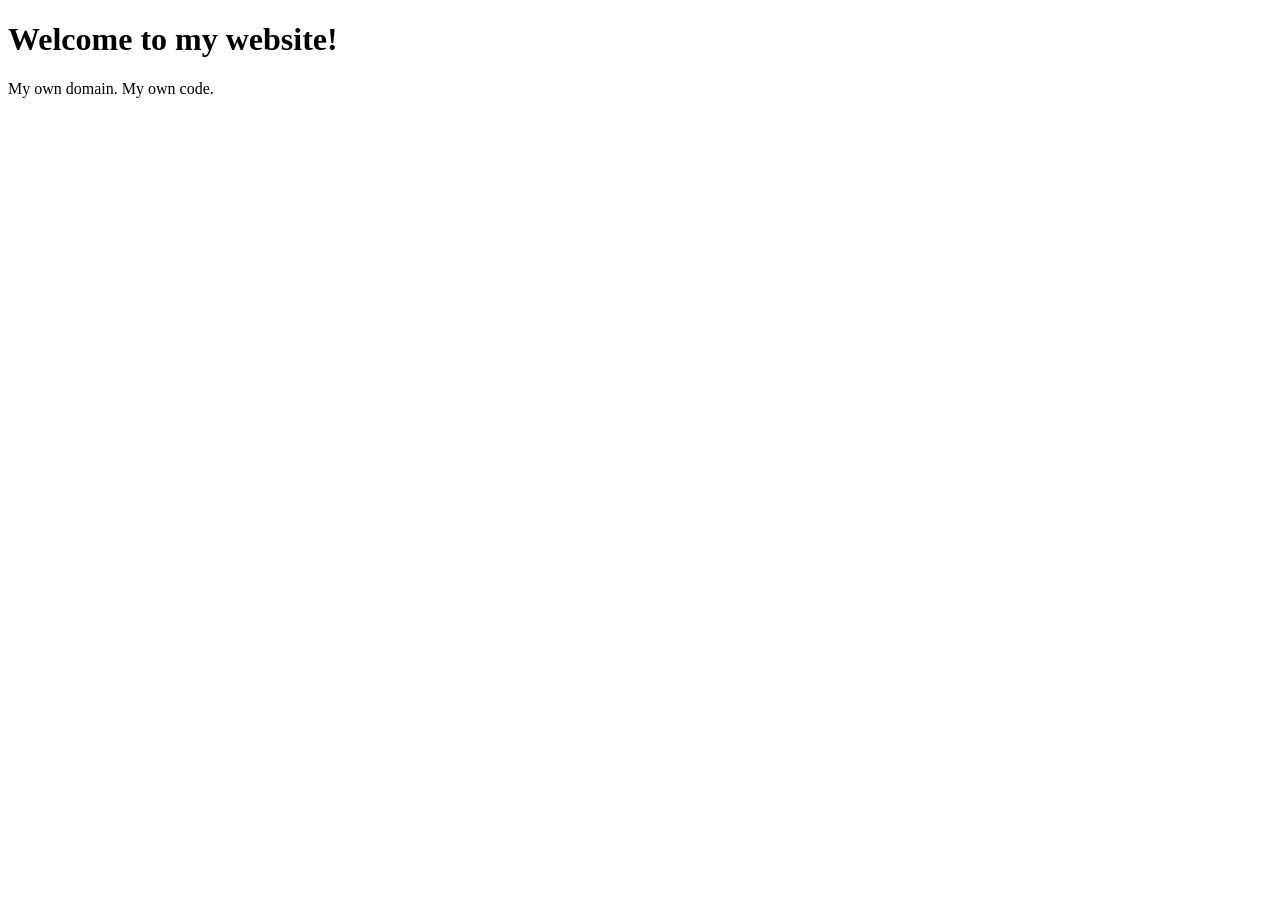
==== index.html @ 9adbf41c "Add initial HTML structure for the website" ====
<!DOCTYPE html>
<html lang="en">
<head>
  <meta charset="UTF-8">
  <meta name="viewport" content="width=device-width, initial-scale=1">
  <title>My Website</title>
  <link rel="stylesheet" href="style.css">
</head>
<body>
  <h1>Welcome to my website!</h1>
  <p>My own domain. My own code.</p>
</body>
</html>
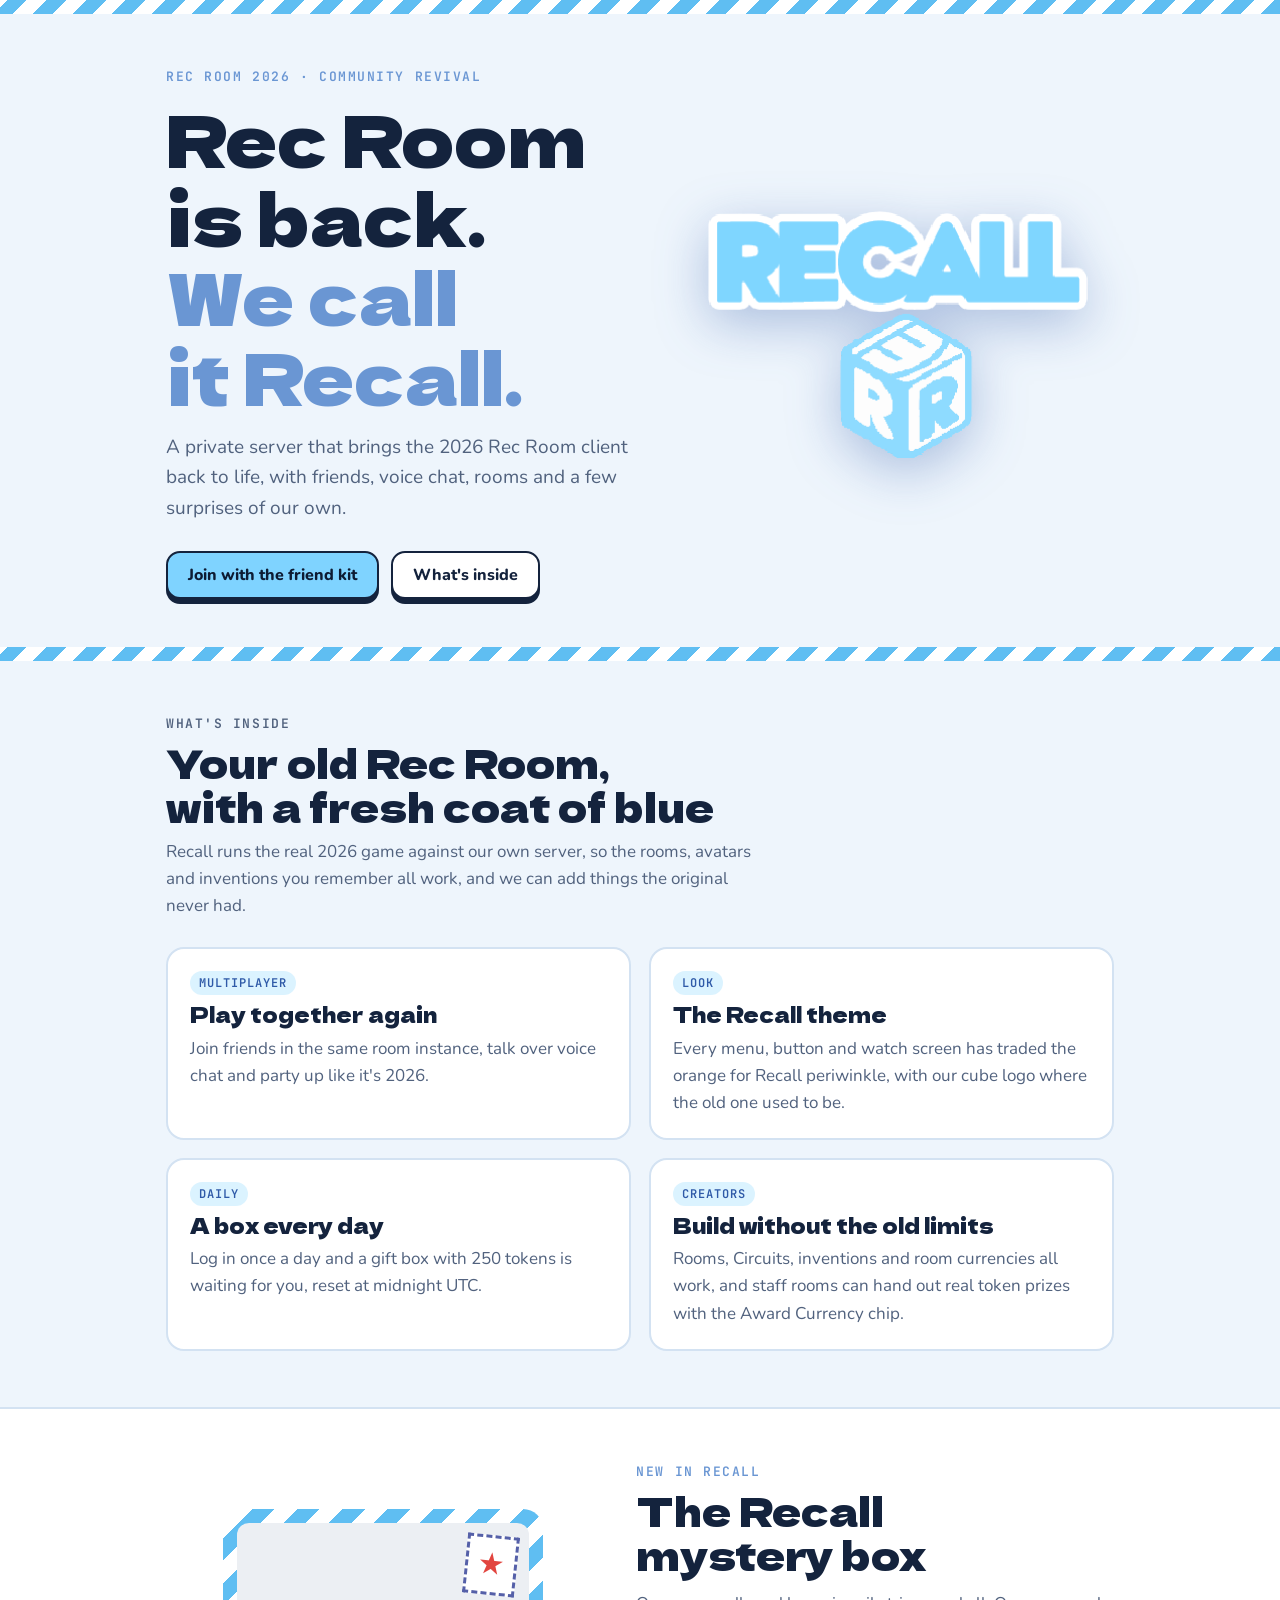
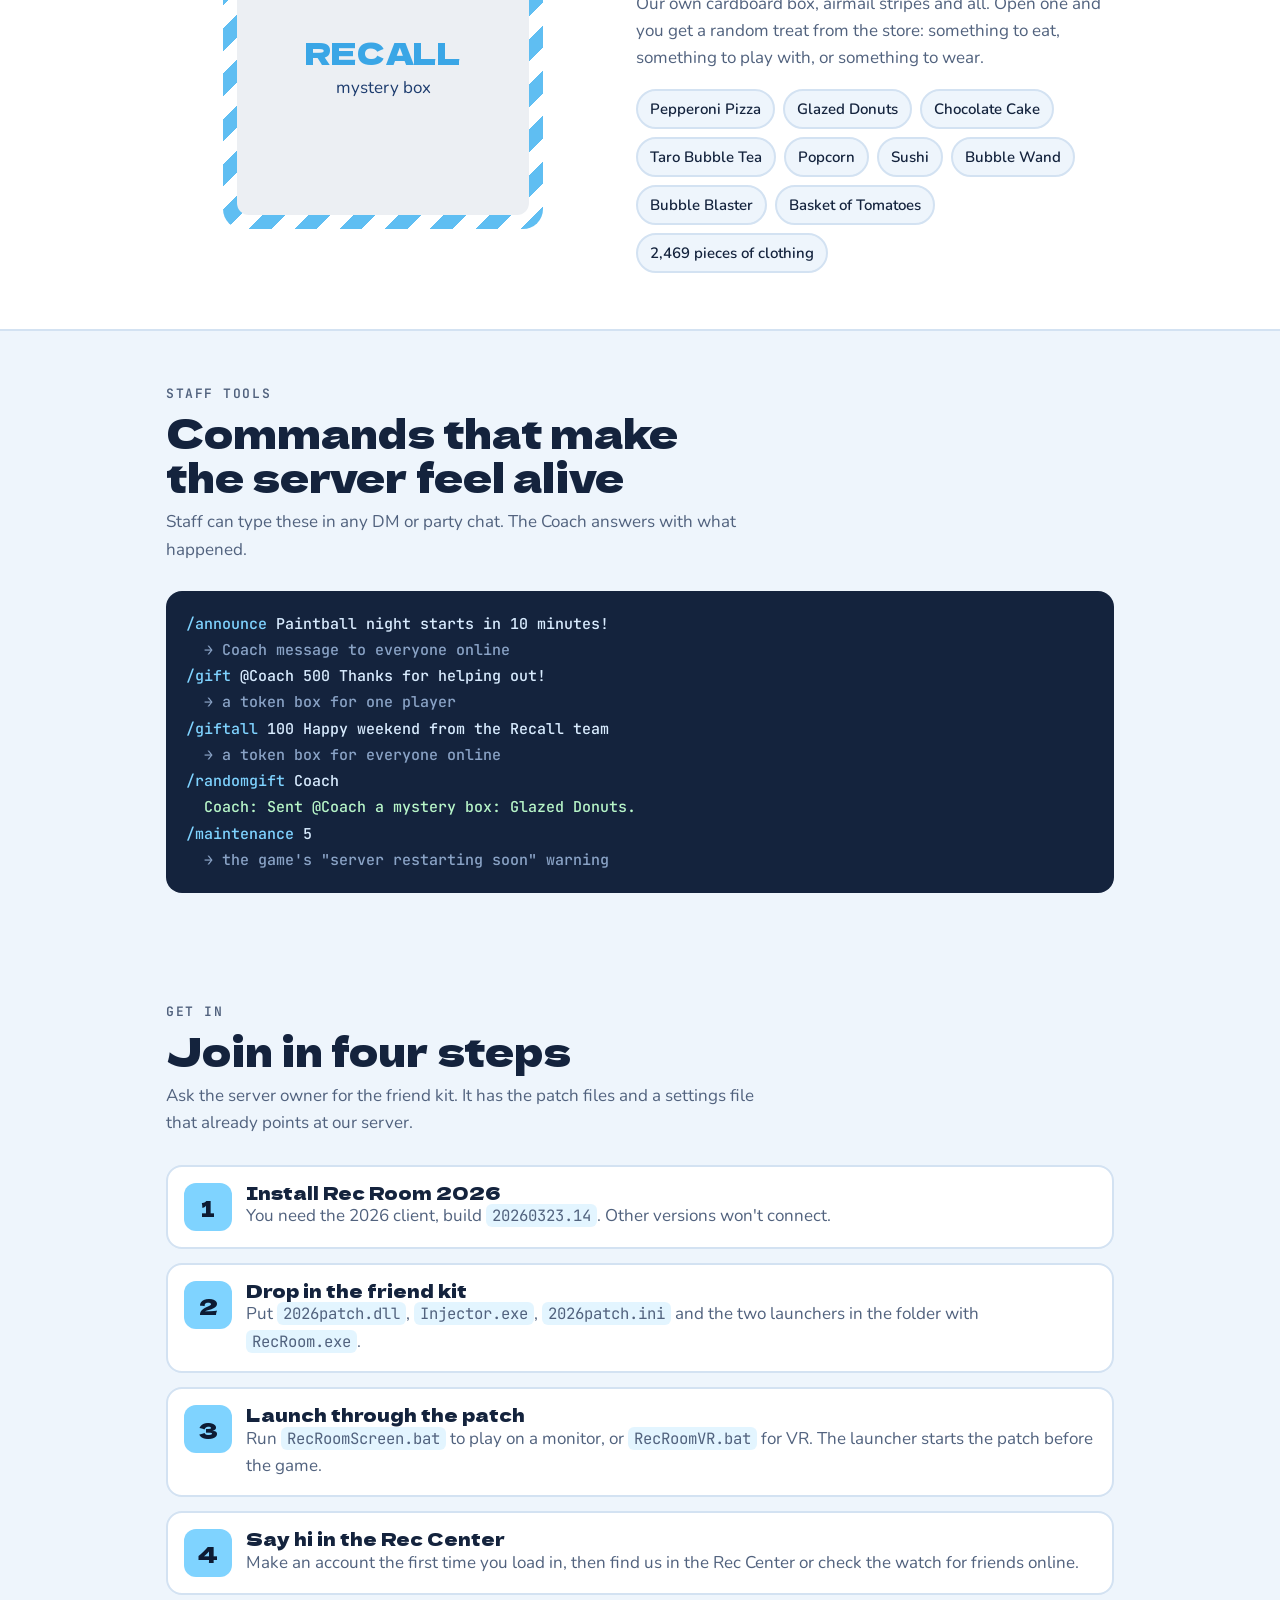
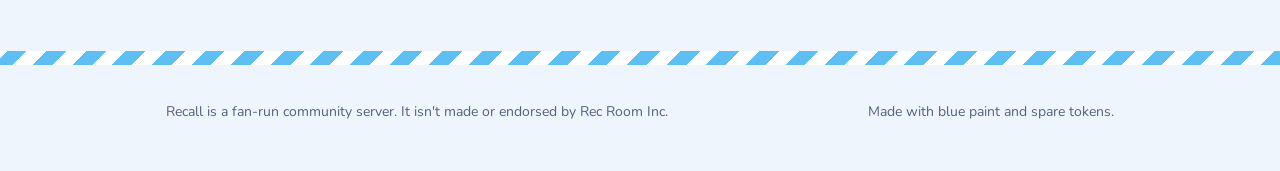
==== commit 903a3261: "Update print statement from 'Hello' to 'Goodbye'" ====
--- a/index.html
+++ b/index.html
@@ -1,14 +1,238 @@
-
-<!DOCTYPE html>
-<html lang="en">
-<head>
-  <meta charset="UTF-8">
-  <meta name="viewport" content="width=device-width, initial-scale=1">
-  <title>My Website</title>
-  <link rel="stylesheet" href="style.css">
-</head>
-<body>
-  <h1>Welcome to my website!</h1>
-  <p>My own domain. My own code.</p>
-</body>
-</html>
+<!doctype html><html><head><meta charset=utf8><meta name=viewport content="width=device-width,initial-scale=1,viewport-fit=cover"><style>:root{color-scheme:light;box-sizing:border-box;padding-top:env(safe-area-inset-top,0px);padding-bottom:env(safe-area-inset-bottom,0px)}html{scroll-padding-top:env(safe-area-inset-top,0px)}body{margin:0;padding:0;font:14px -apple-system,BlinkMacSystemFont,sans-serif;background:#fff;color:#000}img{max-width:100%}[hidden]:not([hidden=until-found i]){display:none!important}</style></head><body>
+<title>Recall</title>
+<meta name="claude:viewport-fit-sides" content="cover">
+<link rel="preconnect" href="https://fonts.googleapis.com">
+<link rel="stylesheet" href="https://fonts.googleapis.com/css2?family=Dela+Gothic+One&family=Nunito:wght@400;600;800&family=JetBrains+Mono:wght@500&display=swap">
+<style>
+/* Layout: a chunky toy-box page — airmail-striped bands frame each section, the cube logo leads, content sits in one readable column with a two-up grid for features. */
+:root {
+  --bg: #eef5fc;
+  --surface: #ffffff;
+  --ink: #14233d;
+  --muted: #51627e;
+  --sky: #7fd3ff;
+  --peri: #6a96d3;
+  --deep: #2f5aa8;
+  --stripe-a: #5fbef2;
+  --stripe-b: #ffffff;
+  --line: #d3e2f2;
+  --code-bg: #14233d;
+  --code-fg: #d9ecff;
+  --display: "Dela Gothic One", "Arial Black", Impact, sans-serif;
+  --body: "Nunito", "Segoe UI", system-ui, sans-serif;
+  --mono: "JetBrains Mono", ui-monospace, Consolas, monospace;
+}
+@media (prefers-color-scheme: dark) {
+  :root:not([data-theme="light"]) {
+    --bg: #0f1a2e; --surface: #16253f; --ink: #e8f2ff; --muted: #a7bbd8;
+    --sky: #7fd3ff; --peri: #8fb3ea; --deep: #9cc6ff;
+    --stripe-a: #4aa9de; --stripe-b: #0f1a2e; --line: #26395a;
+    --code-bg: #0a1222; --code-fg: #cfe6ff; color-scheme: dark;
+  }
+}
+:root[data-theme="dark"] {
+  --bg: #0f1a2e; --surface: #16253f; --ink: #e8f2ff; --muted: #a7bbd8;
+  --sky: #7fd3ff; --peri: #8fb3ea; --deep: #9cc6ff;
+  --stripe-a: #4aa9de; --stripe-b: #0f1a2e; --line: #26395a;
+  --code-bg: #0a1222; --code-fg: #cfe6ff; color-scheme: dark;
+}
+
+* { box-sizing: border-box; }
+body {
+  background: var(--bg); color: var(--ink);
+  font: 400 17px/1.6 var(--body);
+}
+.wrap {
+  max-width: 980px; margin: 0 auto;
+  padding-left: max(16px, env(safe-area-inset-left, 0px));
+  padding-right: max(16px, env(safe-area-inset-right, 0px));
+}
+.airmail {
+  height: 14px;
+  background: repeating-linear-gradient(-45deg, var(--stripe-a) 0 14px, var(--stripe-b) 14px 28px);
+}
+h1, h2, h3 { font-family: var(--display); font-weight: 400; line-height: 1.1; text-wrap: balance; margin: 0; }
+p { margin: 0; }
+a { color: var(--deep); }
+:focus-visible { outline: 3px solid var(--peri); outline-offset: 3px; border-radius: 4px; }
+
+/* hero */
+.hero { padding-block: 56px 48px; display: grid; grid-template-columns: 1.1fr 1fr; gap: 40px; align-items: center; }
+.hero > * { min-width: 0; }
+.eyebrow { font: 600 13px/1 var(--mono); letter-spacing: .12em; text-transform: uppercase; color: var(--peri); }
+.hero h1 { font-size: clamp(40px, 7vw, 72px); margin-top: 14px; color: var(--ink); }
+.hero h1 span { color: var(--peri); }
+.lede { margin-top: 18px; font-size: 19px; color: var(--muted); max-width: 46ch; }
+.cta { margin-top: 28px; display: flex; flex-wrap: wrap; gap: 12px; }
+.btn {
+  display: inline-flex; align-items: center; gap: 8px;
+  font: 800 16px/1 var(--body); text-decoration: none;
+  padding: 14px 20px; border-radius: 14px; border: 2px solid var(--ink);
+  background: var(--sky); color: #0d1b33; box-shadow: 0 5px 0 var(--ink);
+  transition: transform .12s, box-shadow .12s;
+}
+.btn:hover { transform: translateY(2px); box-shadow: 0 3px 0 var(--ink); }
+.btn.ghost { background: var(--surface); color: var(--ink); }
+.logo-stage { display: grid; place-items: center; }
+.logo-stage img { width: min(100%, 380px); height: auto; filter: drop-shadow(0 14px 26px rgba(47, 90, 168, .35)); animation: bob 5s ease-in-out infinite; }
+@keyframes bob { 50% { transform: translateY(-10px) rotate(-1.5deg); } }
+
+/* sections */
+section { padding-block: 56px; }
+.section-head { display: flex; flex-direction: column; gap: 10px; margin-bottom: 28px; }
+.section-head h2 { font-size: clamp(28px, 4.4vw, 40px); }
+.section-head p { color: var(--muted); max-width: 60ch; }
+
+.features { display: grid; grid-template-columns: repeat(2, minmax(0, 1fr)); gap: 18px; }
+.feature {
+  background: var(--surface); border: 2px solid var(--line); border-radius: 18px;
+  padding: 22px; display: flex; flex-direction: column; gap: 8px;
+}
+.feature h3 { font-size: 21px; }
+.feature p { color: var(--muted); }
+.tag { align-self: flex-start; font: 600 12px/1 var(--mono); letter-spacing: .08em; text-transform: uppercase; color: var(--deep); background: color-mix(in srgb, var(--sky) 28%, transparent); padding: 6px 9px; border-radius: 999px; }
+
+/* mystery box */
+.box-band { background: var(--surface); border-block: 2px solid var(--line); }
+.box-grid { display: grid; grid-template-columns: 1fr 1.1fr; gap: 36px; align-items: center; }
+.box-grid > * { min-width: 0; }
+.parcel {
+  aspect-ratio: 1 / 1; max-width: 320px; width: 100%; margin: 0 auto; position: relative;
+  border-radius: 20px; padding: 14px;
+  background: repeating-linear-gradient(-45deg, var(--stripe-a) 0 16px, #ffffff 16px 32px);
+}
+.parcel-inner {
+  height: 100%; border-radius: 12px; background: #eceff3;
+  display: grid; place-items: center; text-align: center; padding: 18px; color: #1d3c6e;
+}
+.parcel-inner b { font: 400 30px/1 var(--display); letter-spacing: .02em; color: #3aa6e6; }
+.stamp { position: absolute; right: 26px; top: 26px; width: 52px; height: 60px; background: #fff; border: 3px dashed #5560a8; display: grid; place-items: center; color: #e2453f; font-size: 30px; transform: rotate(6deg); }
+.loot { list-style: none; margin: 18px 0 0; padding: 0; display: flex; flex-wrap: wrap; gap: 8px; }
+.loot li { background: var(--bg); border: 2px solid var(--line); border-radius: 999px; padding: 6px 12px; font-weight: 600; font-size: 15px; }
+
+/* commands */
+.terminal { background: var(--code-bg); color: var(--code-fg); border-radius: 16px; padding: 20px; font: 500 15px/1.75 var(--mono); overflow-x: auto; }
+.terminal .cmd { color: #7fd3ff; }
+.terminal .note { color: #8aa3c6; }
+.terminal .reply { color: #b7f5c8; }
+.terminal div { white-space: pre; }
+
+/* join */
+.steps { list-style: none; counter-reset: step; margin: 0; padding: 0; display: grid; gap: 14px; }
+.steps li { counter-increment: step; display: grid; grid-template-columns: 48px 1fr; gap: 14px; align-items: start; background: var(--surface); border: 2px solid var(--line); border-radius: 16px; padding: 16px; }
+.steps li::before { content: counter(step); font: 400 22px/48px var(--display); text-align: center; width: 48px; height: 48px; border-radius: 12px; background: var(--sky); color: #0d1b33; }
+.steps h3 { font-size: 18px; }
+.steps p { color: var(--muted); }
+code { font-family: var(--mono); font-size: .92em; background: color-mix(in srgb, var(--sky) 22%, transparent); padding: 1px 6px; border-radius: 6px; }
+
+footer { padding-block: 36px 48px; color: var(--muted); font-size: 14px; display: flex; flex-wrap: wrap; justify-content: space-between; gap: 12px; }
+
+@media (max-width: 760px) {
+  .hero, .box-grid { grid-template-columns: 1fr; }
+  .hero { padding-block: 36px 32px; }
+  .logo-stage { order: -1; }
+  .features { grid-template-columns: 1fr; }
+}
+@media (prefers-reduced-motion: reduce) {
+  .logo-stage img { animation: none; }
+  .btn { transition: none; }
+}
+</style>
+
+<div class="airmail" aria-hidden="true"></div>
+
+<header class="wrap hero">
+  <div>
+    <p class="eyebrow">Rec Room 2026 · community revival</p>
+    <h1>Rec Room is back. <span>We call it Recall.</span></h1>
+    <p class="lede">A private server that brings the 2026 Rec Room client back to life, with friends, voice chat, rooms and a few surprises of our own.</p>
+    <div class="cta">
+      <a class="btn" href="#join">Join with the friend kit</a>
+      <a class="btn ghost" href="#features">What's inside</a>
+    </div>
+  </div>
+  <div class="logo-stage">
+    <img src="[data-uri]" alt="The Recall logo: the word RECALL above a light blue cube marked R">
+  </div>
+</header>
+
+<div class="airmail" aria-hidden="true"></div>
+
+<section id="features">
+  <div class="wrap">
+    <div class="section-head">
+      <p class="eyebrow">What's inside</p>
+      <h2>Your old Rec Room, with a fresh coat of blue</h2>
+      <p>Recall runs the real 2026 game against our own server, so the rooms, avatars and inventions you remember all work, and we can add things the original never had.</p>
+    </div>
+    <div class="features">
+      <article class="feature"><span class="tag">Multiplayer</span><h3>Play together again</h3><p>Join friends in the same room instance, talk over voice chat and party up like it's 2026.</p></article>
+      <article class="feature"><span class="tag">Look</span><h3>The Recall theme</h3><p>Every menu, button and watch screen has traded the orange for Recall periwinkle, with our cube logo where the old one used to be.</p></article>
+      <article class="feature"><span class="tag">Daily</span><h3>A box every day</h3><p>Log in once a day and a gift box with 250 tokens is waiting for you, reset at midnight UTC.</p></article>
+      <article class="feature"><span class="tag">Creators</span><h3>Build without the old limits</h3><p>Rooms, Circuits, inventions and room currencies all work, and staff rooms can hand out real token prizes with the Award Currency chip.</p></article>
+    </div>
+  </div>
+</section>
+
+<section class="box-band" aria-labelledby="box-title">
+  <div class="wrap box-grid">
+    <div class="parcel" aria-hidden="true">
+      <div class="parcel-inner"><div><b>RECALL</b><br>mystery box</div></div>
+      <div class="stamp">★</div>
+    </div>
+    <div>
+      <p class="eyebrow">New in Recall</p>
+      <h2 id="box-title" style="font-size: clamp(28px, 4.4vw, 40px); margin-top: 10px;">The Recall mystery box</h2>
+      <p style="margin-top: 14px; color: var(--muted);">Our own cardboard box, airmail stripes and all. Open one and you get a random treat from the store: something to eat, something to play with, or something to wear.</p>
+      <ul class="loot" aria-label="What a mystery box can hold">
+        <li>Pepperoni Pizza</li><li>Glazed Donuts</li><li>Chocolate Cake</li><li>Taro Bubble Tea</li><li>Popcorn</li><li>Sushi</li><li>Bubble Wand</li><li>Bubble Blaster</li><li>Basket of Tomatoes</li><li>2,469 pieces of clothing</li>
+      </ul>
+    </div>
+  </div>
+</section>
+
+<section>
+  <div class="wrap">
+    <div class="section-head">
+      <p class="eyebrow">Staff tools</p>
+      <h2>Commands that make the server feel alive</h2>
+      <p>Staff can type these in any DM or party chat. The Coach answers with what happened.</p>
+    </div>
+    <div class="terminal" role="region" aria-label="Example staff chat commands" tabindex="0">
+<div><span class="cmd">/announce</span> Paintball night starts in 10 minutes!</div>
+<div class="note">  → Coach message to everyone online</div>
+<div><span class="cmd">/gift</span> @Coach 500 Thanks for helping out!</div>
+<div class="note">  → a token box for one player</div>
+<div><span class="cmd">/giftall</span> 100 Happy weekend from the Recall team</div>
+<div class="note">  → a token box for everyone online</div>
+<div><span class="cmd">/randomgift</span> Coach</div>
+<div class="reply">  Coach: Sent @Coach a mystery box: Glazed Donuts.</div>
+<div><span class="cmd">/maintenance</span> 5</div>
+<div class="note">  → the game's "server restarting soon" warning</div>
+    </div>
+  </div>
+</section>
+
+<section id="join">
+  <div class="wrap">
+    <div class="section-head">
+      <p class="eyebrow">Get in</p>
+      <h2>Join in four steps</h2>
+      <p>Ask the server owner for the friend kit. It has the patch files and a settings file that already points at our server.</p>
+    </div>
+    <ol class="steps">
+      <li><div><h3>Install Rec Room 2026</h3><p>You need the 2026 client, build <code>20260323.14</code>. Other versions won't connect.</p></div></li>
+      <li><div><h3>Drop in the friend kit</h3><p>Put <code>2026patch.dll</code>, <code>Injector.exe</code>, <code>2026patch.ini</code> and the two launchers in the folder with <code>RecRoom.exe</code>.</p></div></li>
+      <li><div><h3>Launch through the patch</h3><p>Run <code>RecRoomScreen.bat</code> to play on a monitor, or <code>RecRoomVR.bat</code> for VR. The launcher starts the patch before the game.</p></div></li>
+      <li><div><h3>Say hi in the Rec Center</h3><p>Make an account the first time you load in, then find us in the Rec Center or check the watch for friends online.</p></div></li>
+    </ol>
+  </div>
+</section>
+
+<div class="airmail" aria-hidden="true"></div>
+<footer class="wrap">
+  <span>Recall is a fan-run community server. It isn't made or endorsed by Rec Room Inc.</span>
+  <span>Made with blue paint and spare tokens.</span>
+</footer>
+
+</body></html>
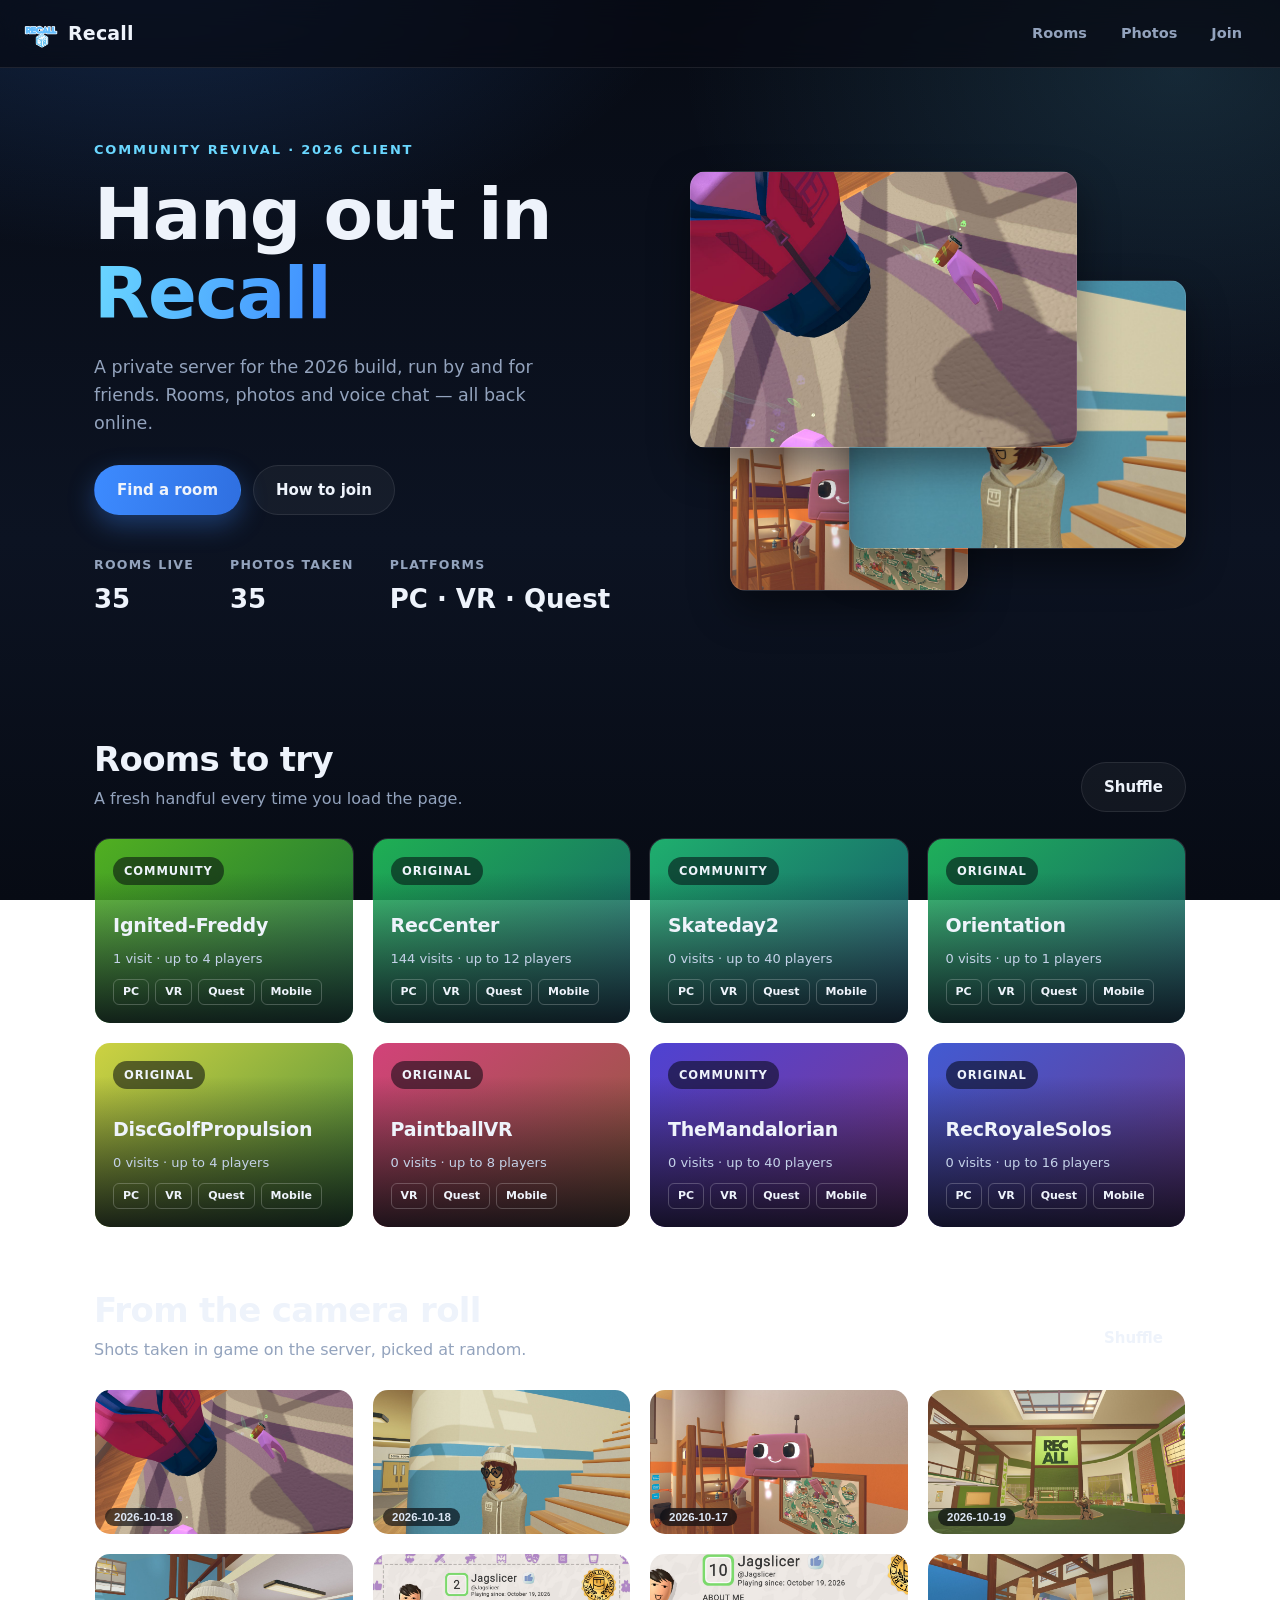
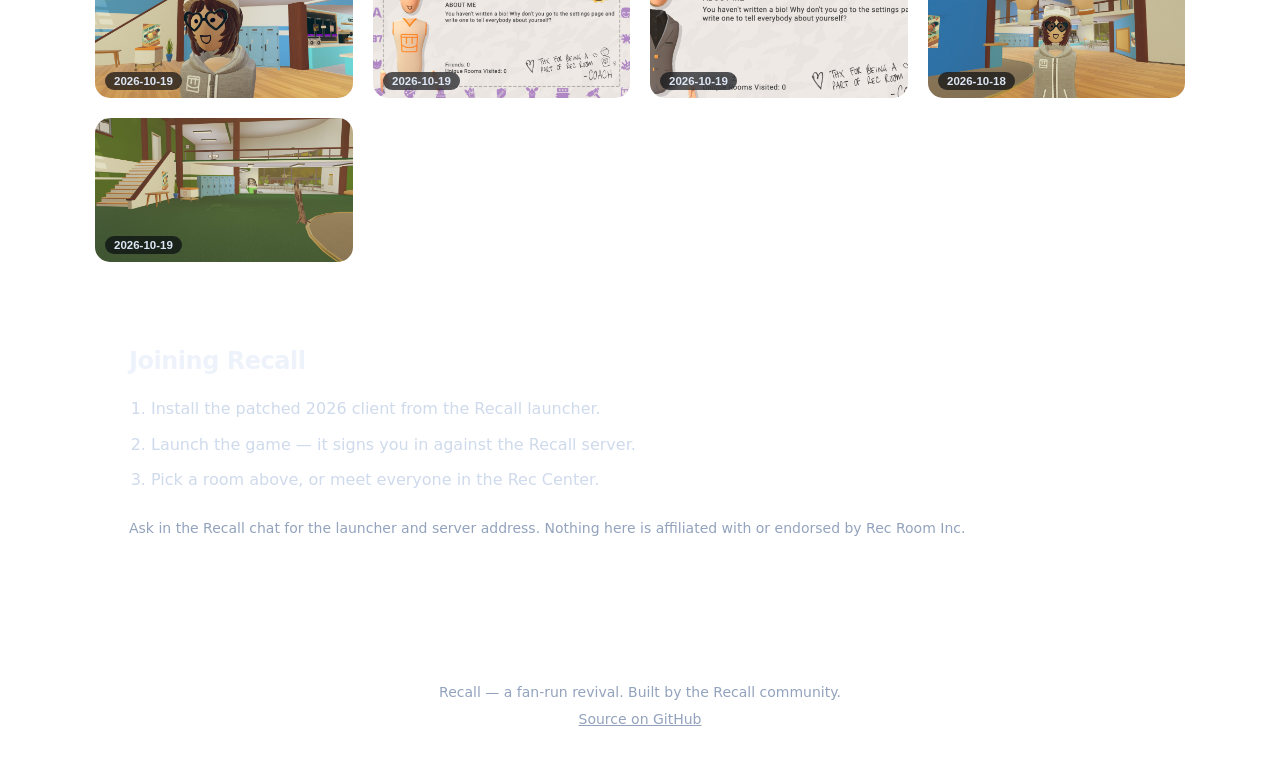
==== commit 481b51e2: "Recall front page: random rooms and photos Static site for recallrec.net. data.json is a snapshot of" ====
--- a/index.html
+++ b/index.html
@@ -1,238 +1,105 @@
-<!doctype html><html><head><meta charset=utf8><meta name=viewport content="width=device-width,initial-scale=1,viewport-fit=cover"><style>:root{color-scheme:light;box-sizing:border-box;padding-top:env(safe-area-inset-top,0px);padding-bottom:env(safe-area-inset-bottom,0px)}html{scroll-padding-top:env(safe-area-inset-top,0px)}body{margin:0;padding:0;font:14px -apple-system,BlinkMacSystemFont,sans-serif;background:#fff;color:#000}img{max-width:100%}[hidden]:not([hidden=until-found i]){display:none!important}</style></head><body>
-<title>Recall</title>
-<meta name="claude:viewport-fit-sides" content="cover">
-<link rel="preconnect" href="https://fonts.googleapis.com">
-<link rel="stylesheet" href="https://fonts.googleapis.com/css2?family=Dela+Gothic+One&family=Nunito:wght@400;600;800&family=JetBrains+Mono:wght@500&display=swap">
-<style>
-/* Layout: a chunky toy-box page — airmail-striped bands frame each section, the cube logo leads, content sits in one readable column with a two-up grid for features. */
-:root {
-  --bg: #eef5fc;
-  --surface: #ffffff;
-  --ink: #14233d;
-  --muted: #51627e;
-  --sky: #7fd3ff;
-  --peri: #6a96d3;
-  --deep: #2f5aa8;
-  --stripe-a: #5fbef2;
-  --stripe-b: #ffffff;
-  --line: #d3e2f2;
-  --code-bg: #14233d;
-  --code-fg: #d9ecff;
-  --display: "Dela Gothic One", "Arial Black", Impact, sans-serif;
-  --body: "Nunito", "Segoe UI", system-ui, sans-serif;
-  --mono: "JetBrains Mono", ui-monospace, Consolas, monospace;
-}
-@media (prefers-color-scheme: dark) {
-  :root:not([data-theme="light"]) {
-    --bg: #0f1a2e; --surface: #16253f; --ink: #e8f2ff; --muted: #a7bbd8;
-    --sky: #7fd3ff; --peri: #8fb3ea; --deep: #9cc6ff;
-    --stripe-a: #4aa9de; --stripe-b: #0f1a2e; --line: #26395a;
-    --code-bg: #0a1222; --code-fg: #cfe6ff; color-scheme: dark;
-  }
-}
-:root[data-theme="dark"] {
-  --bg: #0f1a2e; --surface: #16253f; --ink: #e8f2ff; --muted: #a7bbd8;
-  --sky: #7fd3ff; --peri: #8fb3ea; --deep: #9cc6ff;
-  --stripe-a: #4aa9de; --stripe-b: #0f1a2e; --line: #26395a;
-  --code-bg: #0a1222; --code-fg: #cfe6ff; color-scheme: dark;
-}
+<!doctype html>
+<html lang="en">
+	<head>
+		<meta charset="utf-8" />
+		<meta name="viewport" content="width=device-width, initial-scale=1" />
+		<title>Recall</title>
+		<meta
+			name="description"
+			content="Recall is a community revival of the 2026 Rec Room client. Browse rooms to try and photos taken in game."
+		/>
+		<link rel="icon" href="logo.png" />
+		<link rel="stylesheet" href="styles.css" />
+	</head>
+	<body>
+		<header class="bar">
+			<a class="brand" href="#top">
+				<img src="logo.png" alt="" width="34" height="34" />
+				<span>Recall</span>
+			</a>
+			<nav>
+				<a href="#rooms">Rooms</a>
+				<a href="#photos">Photos</a>
+				<a href="#join">Join</a>
+			</nav>
+		</header>
 
-* { box-sizing: border-box; }
-body {
-  background: var(--bg); color: var(--ink);
-  font: 400 17px/1.6 var(--body);
-}
-.wrap {
-  max-width: 980px; margin: 0 auto;
-  padding-left: max(16px, env(safe-area-inset-left, 0px));
-  padding-right: max(16px, env(safe-area-inset-right, 0px));
-}
-.airmail {
-  height: 14px;
-  background: repeating-linear-gradient(-45deg, var(--stripe-a) 0 14px, var(--stripe-b) 14px 28px);
-}
-h1, h2, h3 { font-family: var(--display); font-weight: 400; line-height: 1.1; text-wrap: balance; margin: 0; }
-p { margin: 0; }
-a { color: var(--deep); }
-:focus-visible { outline: 3px solid var(--peri); outline-offset: 3px; border-radius: 4px; }
+		<main id="top">
+			<section class="hero">
+				<div class="hero-copy">
+					<p class="eyebrow">Community revival &middot; 2026 client</p>
+					<h1>Hang out in<br /><span>Recall</span></h1>
+					<p class="lede">
+						A private server for the 2026 build, run by and for friends. Rooms, photos and
+						voice chat &mdash; all back online.
+					</p>
+					<div class="cta">
+						<a class="btn primary" href="#rooms">Find a room</a>
+						<a class="btn" href="#join">How to join</a>
+					</div>
+					<dl class="stats">
+						<div><dt>Rooms live</dt><dd data-stat="rooms">&mdash;</dd></div>
+						<div><dt>Photos taken</dt><dd data-stat="photos">&mdash;</dd></div>
+						<div><dt>Platforms</dt><dd>PC &middot; VR &middot; Quest</dd></div>
+					</dl>
+				</div>
+				<div class="hero-art" aria-hidden="true">
+					<div class="shot shot-a"></div>
+					<div class="shot shot-b"></div>
+					<div class="shot shot-c"></div>
+				</div>
+			</section>
 
-/* hero */
-.hero { padding-block: 56px 48px; display: grid; grid-template-columns: 1.1fr 1fr; gap: 40px; align-items: center; }
-.hero > * { min-width: 0; }
-.eyebrow { font: 600 13px/1 var(--mono); letter-spacing: .12em; text-transform: uppercase; color: var(--peri); }
-.hero h1 { font-size: clamp(40px, 7vw, 72px); margin-top: 14px; color: var(--ink); }
-.hero h1 span { color: var(--peri); }
-.lede { margin-top: 18px; font-size: 19px; color: var(--muted); max-width: 46ch; }
-.cta { margin-top: 28px; display: flex; flex-wrap: wrap; gap: 12px; }
-.btn {
-  display: inline-flex; align-items: center; gap: 8px;
-  font: 800 16px/1 var(--body); text-decoration: none;
-  padding: 14px 20px; border-radius: 14px; border: 2px solid var(--ink);
-  background: var(--sky); color: #0d1b33; box-shadow: 0 5px 0 var(--ink);
-  transition: transform .12s, box-shadow .12s;
-}
-.btn:hover { transform: translateY(2px); box-shadow: 0 3px 0 var(--ink); }
-.btn.ghost { background: var(--surface); color: var(--ink); }
-.logo-stage { display: grid; place-items: center; }
-.logo-stage img { width: min(100%, 380px); height: auto; filter: drop-shadow(0 14px 26px rgba(47, 90, 168, .35)); animation: bob 5s ease-in-out infinite; }
-@keyframes bob { 50% { transform: translateY(-10px) rotate(-1.5deg); } }
+			<section id="rooms" class="block">
+				<div class="block-head">
+					<div>
+						<h2>Rooms to try</h2>
+						<p>A fresh handful every time you load the page.</p>
+					</div>
+					<button class="btn" type="button" data-reroll>Shuffle</button>
+				</div>
+				<div class="grid rooms" data-rooms>
+					<p class="empty">Loading rooms&hellip;</p>
+				</div>
+			</section>
 
-/* sections */
-section { padding-block: 56px; }
-.section-head { display: flex; flex-direction: column; gap: 10px; margin-bottom: 28px; }
-.section-head h2 { font-size: clamp(28px, 4.4vw, 40px); }
-.section-head p { color: var(--muted); max-width: 60ch; }
+			<section id="photos" class="block">
+				<div class="block-head">
+					<div>
+						<h2>From the camera roll</h2>
+						<p>Shots taken in game on the server, picked at random.</p>
+					</div>
+					<button class="btn" type="button" data-shuffle-photos>Shuffle</button>
+				</div>
+				<div class="grid photos" data-photos>
+					<p class="empty">Loading photos&hellip;</p>
+				</div>
+			</section>
 
-.features { display: grid; grid-template-columns: repeat(2, minmax(0, 1fr)); gap: 18px; }
-.feature {
-  background: var(--surface); border: 2px solid var(--line); border-radius: 18px;
-  padding: 22px; display: flex; flex-direction: column; gap: 8px;
-}
-.feature h3 { font-size: 21px; }
-.feature p { color: var(--muted); }
-.tag { align-self: flex-start; font: 600 12px/1 var(--mono); letter-spacing: .08em; text-transform: uppercase; color: var(--deep); background: color-mix(in srgb, var(--sky) 28%, transparent); padding: 6px 9px; border-radius: 999px; }
+			<section id="join" class="block join">
+				<h2>Joining Recall</h2>
+				<ol>
+					<li>Install the patched 2026 client from the Recall launcher.</li>
+					<li>Launch the game &mdash; it signs you in against the Recall server.</li>
+					<li>Pick a room above, or meet everyone in the Rec Center.</li>
+				</ol>
+				<p class="note">
+					Ask in the Recall chat for the launcher and server address. Nothing here is
+					affiliated with or endorsed by Rec Room Inc.
+				</p>
+			</section>
+		</main>
 
-/* mystery box */
-.box-band { background: var(--surface); border-block: 2px solid var(--line); }
-.box-grid { display: grid; grid-template-columns: 1fr 1.1fr; gap: 36px; align-items: center; }
-.box-grid > * { min-width: 0; }
-.parcel {
-  aspect-ratio: 1 / 1; max-width: 320px; width: 100%; margin: 0 auto; position: relative;
-  border-radius: 20px; padding: 14px;
-  background: repeating-linear-gradient(-45deg, var(--stripe-a) 0 16px, #ffffff 16px 32px);
-}
-.parcel-inner {
-  height: 100%; border-radius: 12px; background: #eceff3;
-  display: grid; place-items: center; text-align: center; padding: 18px; color: #1d3c6e;
-}
-.parcel-inner b { font: 400 30px/1 var(--display); letter-spacing: .02em; color: #3aa6e6; }
-.stamp { position: absolute; right: 26px; top: 26px; width: 52px; height: 60px; background: #fff; border: 3px dashed #5560a8; display: grid; place-items: center; color: #e2453f; font-size: 30px; transform: rotate(6deg); }
-.loot { list-style: none; margin: 18px 0 0; padding: 0; display: flex; flex-wrap: wrap; gap: 8px; }
-.loot li { background: var(--bg); border: 2px solid var(--line); border-radius: 999px; padding: 6px 12px; font-weight: 600; font-size: 15px; }
+		<footer>
+			<p>Recall &mdash; a fan-run revival. Built by the Recall community.</p>
+			<p><a href="https://github.com/ry4nnnun/RecallRec.net">Source on GitHub</a></p>
+		</footer>
 
-/* commands */
-.terminal { background: var(--code-bg); color: var(--code-fg); border-radius: 16px; padding: 20px; font: 500 15px/1.75 var(--mono); overflow-x: auto; }
-.terminal .cmd { color: #7fd3ff; }
-.terminal .note { color: #8aa3c6; }
-.terminal .reply { color: #b7f5c8; }
-.terminal div { white-space: pre; }
+		<div class="lightbox" data-lightbox hidden>
+			<button class="lightbox-close" type="button" aria-label="Close">&times;</button>
+			<img alt="" />
+		</div>
 
-/* join */
-.steps { list-style: none; counter-reset: step; margin: 0; padding: 0; display: grid; gap: 14px; }
-.steps li { counter-increment: step; display: grid; grid-template-columns: 48px 1fr; gap: 14px; align-items: start; background: var(--surface); border: 2px solid var(--line); border-radius: 16px; padding: 16px; }
-.steps li::before { content: counter(step); font: 400 22px/48px var(--display); text-align: center; width: 48px; height: 48px; border-radius: 12px; background: var(--sky); color: #0d1b33; }
-.steps h3 { font-size: 18px; }
-.steps p { color: var(--muted); }
-code { font-family: var(--mono); font-size: .92em; background: color-mix(in srgb, var(--sky) 22%, transparent); padding: 1px 6px; border-radius: 6px; }
-
-footer { padding-block: 36px 48px; color: var(--muted); font-size: 14px; display: flex; flex-wrap: wrap; justify-content: space-between; gap: 12px; }
-
-@media (max-width: 760px) {
-  .hero, .box-grid { grid-template-columns: 1fr; }
-  .hero { padding-block: 36px 32px; }
-  .logo-stage { order: -1; }
-  .features { grid-template-columns: 1fr; }
-}
-@media (prefers-reduced-motion: reduce) {
-  .logo-stage img { animation: none; }
-  .btn { transition: none; }
-}
-</style>
-
-<div class="airmail" aria-hidden="true"></div>
-
-<header class="wrap hero">
-  <div>
-    <p class="eyebrow">Rec Room 2026 · community revival</p>
-    <h1>Rec Room is back. <span>We call it Recall.</span></h1>
-    <p class="lede">A private server that brings the 2026 Rec Room client back to life, with friends, voice chat, rooms and a few surprises of our own.</p>
-    <div class="cta">
-      <a class="btn" href="#join">Join with the friend kit</a>
-      <a class="btn ghost" href="#features">What's inside</a>
-    </div>
-  </div>
-  <div class="logo-stage">
-    <img src="[data-uri]" alt="The Recall logo: the word RECALL above a light blue cube marked R">
-  </div>
-</header>
-
-<div class="airmail" aria-hidden="true"></div>
-
-<section id="features">
-  <div class="wrap">
-    <div class="section-head">
-      <p class="eyebrow">What's inside</p>
-      <h2>Your old Rec Room, with a fresh coat of blue</h2>
-      <p>Recall runs the real 2026 game against our own server, so the rooms, avatars and inventions you remember all work, and we can add things the original never had.</p>
-    </div>
-    <div class="features">
-      <article class="feature"><span class="tag">Multiplayer</span><h3>Play together again</h3><p>Join friends in the same room instance, talk over voice chat and party up like it's 2026.</p></article>
-      <article class="feature"><span class="tag">Look</span><h3>The Recall theme</h3><p>Every menu, button and watch screen has traded the orange for Recall periwinkle, with our cube logo where the old one used to be.</p></article>
-      <article class="feature"><span class="tag">Daily</span><h3>A box every day</h3><p>Log in once a day and a gift box with 250 tokens is waiting for you, reset at midnight UTC.</p></article>
-      <article class="feature"><span class="tag">Creators</span><h3>Build without the old limits</h3><p>Rooms, Circuits, inventions and room currencies all work, and staff rooms can hand out real token prizes with the Award Currency chip.</p></article>
-    </div>
-  </div>
-</section>
-
-<section class="box-band" aria-labelledby="box-title">
-  <div class="wrap box-grid">
-    <div class="parcel" aria-hidden="true">
-      <div class="parcel-inner"><div><b>RECALL</b><br>mystery box</div></div>
-      <div class="stamp">★</div>
-    </div>
-    <div>
-      <p class="eyebrow">New in Recall</p>
-      <h2 id="box-title" style="font-size: clamp(28px, 4.4vw, 40px); margin-top: 10px;">The Recall mystery box</h2>
-      <p style="margin-top: 14px; color: var(--muted);">Our own cardboard box, airmail stripes and all. Open one and you get a random treat from the store: something to eat, something to play with, or something to wear.</p>
-      <ul class="loot" aria-label="What a mystery box can hold">
-        <li>Pepperoni Pizza</li><li>Glazed Donuts</li><li>Chocolate Cake</li><li>Taro Bubble Tea</li><li>Popcorn</li><li>Sushi</li><li>Bubble Wand</li><li>Bubble Blaster</li><li>Basket of Tomatoes</li><li>2,469 pieces of clothing</li>
-      </ul>
-    </div>
-  </div>
-</section>
-
-<section>
-  <div class="wrap">
-    <div class="section-head">
-      <p class="eyebrow">Staff tools</p>
-      <h2>Commands that make the server feel alive</h2>
-      <p>Staff can type these in any DM or party chat. The Coach answers with what happened.</p>
-    </div>
-    <div class="terminal" role="region" aria-label="Example staff chat commands" tabindex="0">
-<div><span class="cmd">/announce</span> Paintball night starts in 10 minutes!</div>
-<div class="note">  → Coach message to everyone online</div>
-<div><span class="cmd">/gift</span> @Coach 500 Thanks for helping out!</div>
-<div class="note">  → a token box for one player</div>
-<div><span class="cmd">/giftall</span> 100 Happy weekend from the Recall team</div>
-<div class="note">  → a token box for everyone online</div>
-<div><span class="cmd">/randomgift</span> Coach</div>
-<div class="reply">  Coach: Sent @Coach a mystery box: Glazed Donuts.</div>
-<div><span class="cmd">/maintenance</span> 5</div>
-<div class="note">  → the game's "server restarting soon" warning</div>
-    </div>
-  </div>
-</section>
-
-<section id="join">
-  <div class="wrap">
-    <div class="section-head">
-      <p class="eyebrow">Get in</p>
-      <h2>Join in four steps</h2>
-      <p>Ask the server owner for the friend kit. It has the patch files and a settings file that already points at our server.</p>
-    </div>
-    <ol class="steps">
-      <li><div><h3>Install Rec Room 2026</h3><p>You need the 2026 client, build <code>20260323.14</code>. Other versions won't connect.</p></div></li>
-      <li><div><h3>Drop in the friend kit</h3><p>Put <code>2026patch.dll</code>, <code>Injector.exe</code>, <code>2026patch.ini</code> and the two launchers in the folder with <code>RecRoom.exe</code>.</p></div></li>
-      <li><div><h3>Launch through the patch</h3><p>Run <code>RecRoomScreen.bat</code> to play on a monitor, or <code>RecRoomVR.bat</code> for VR. The launcher starts the patch before the game.</p></div></li>
-      <li><div><h3>Say hi in the Rec Center</h3><p>Make an account the first time you load in, then find us in the Rec Center or check the watch for friends online.</p></div></li>
-    </ol>
-  </div>
-</section>
-
-<div class="airmail" aria-hidden="true"></div>
-<footer class="wrap">
-  <span>Recall is a fan-run community server. It isn't made or endorsed by Rec Room Inc.</span>
-  <span>Made with blue paint and spare tokens.</span>
-</footer>
-
-</body></html>
+		<script src="app.js"></script>
+	</body>
+</html>
--- a/styles.css
+++ b/styles.css
@@ -0,0 +1,519 @@
+:root {
+	--bg: #070b14;
+	--bg-2: #0c1322;
+	--card: rgba(255, 255, 255, 0.045);
+	--line: rgba(255, 255, 255, 0.09);
+	--text: #eef3fb;
+	--muted: #93a3bd;
+	--accent: #3d8bff;
+	--accent-2: #6ad7ff;
+	--radius: 16px;
+	--shadow: 0 18px 40px rgba(0, 0, 0, 0.45);
+}
+
+* {
+	box-sizing: border-box;
+}
+
+html {
+	scroll-behavior: smooth;
+}
+
+body {
+	margin: 0;
+	background:
+		radial-gradient(900px 500px at 12% -5%, rgba(61, 139, 255, 0.22), transparent 60%),
+		radial-gradient(800px 520px at 92% 8%, rgba(106, 215, 255, 0.14), transparent 62%),
+		linear-gradient(180deg, var(--bg) 0%, var(--bg-2) 60%, var(--bg) 100%);
+	background-attachment: fixed;
+	color: var(--text);
+	font: 16px/1.6 "Segoe UI", system-ui, -apple-system, sans-serif;
+	-webkit-font-smoothing: antialiased;
+}
+
+a {
+	color: inherit;
+}
+
+h1,
+h2 {
+	line-height: 1.1;
+	letter-spacing: -0.02em;
+	margin: 0;
+}
+
+/* ---------- top bar ---------- */
+
+.bar {
+	position: sticky;
+	top: 0;
+	z-index: 20;
+	display: flex;
+	align-items: center;
+	justify-content: space-between;
+	gap: 16px;
+	padding: 14px 24px;
+	background: rgba(7, 11, 20, 0.72);
+	backdrop-filter: blur(14px);
+	border-bottom: 1px solid var(--line);
+}
+
+.brand {
+	display: flex;
+	align-items: center;
+	gap: 10px;
+	font-weight: 700;
+	font-size: 19px;
+	letter-spacing: 0.01em;
+	text-decoration: none;
+}
+
+.brand img {
+	border-radius: 9px;
+}
+
+.bar nav {
+	display: flex;
+	gap: 6px;
+}
+
+.bar nav a {
+	padding: 8px 14px;
+	border-radius: 999px;
+	color: var(--muted);
+	text-decoration: none;
+	font-size: 14.5px;
+	font-weight: 600;
+	transition: background 0.15s, color 0.15s;
+}
+
+.bar nav a:hover {
+	background: var(--card);
+	color: var(--text);
+}
+
+/* ---------- hero ---------- */
+
+main {
+	max-width: 1140px;
+	margin: 0 auto;
+	padding: 0 24px 72px;
+}
+
+.hero {
+	display: grid;
+	grid-template-columns: 1.05fr 0.95fr;
+	gap: 48px;
+	align-items: center;
+	padding: 72px 0 64px;
+}
+
+.eyebrow {
+	margin: 0 0 14px;
+	color: var(--accent-2);
+	font-size: 13px;
+	font-weight: 700;
+	letter-spacing: 0.14em;
+	text-transform: uppercase;
+}
+
+.hero h1 {
+	font-size: clamp(42px, 6.4vw, 72px);
+	font-weight: 800;
+}
+
+.hero h1 span {
+	background: linear-gradient(100deg, var(--accent-2), var(--accent));
+	-webkit-background-clip: text;
+	background-clip: text;
+	color: transparent;
+}
+
+.lede {
+	max-width: 44ch;
+	margin: 20px 0 28px;
+	color: var(--muted);
+	font-size: 17.5px;
+}
+
+.cta {
+	display: flex;
+	flex-wrap: wrap;
+	gap: 12px;
+}
+
+.btn {
+	display: inline-flex;
+	align-items: center;
+	gap: 8px;
+	padding: 12px 22px;
+	border: 1px solid var(--line);
+	border-radius: 999px;
+	background: var(--card);
+	color: var(--text);
+	font: inherit;
+	font-size: 15px;
+	font-weight: 650;
+	text-decoration: none;
+	cursor: pointer;
+	transition: transform 0.15s, background 0.15s, border-color 0.15s;
+}
+
+.btn:hover {
+	transform: translateY(-2px);
+	background: rgba(255, 255, 255, 0.09);
+	border-color: rgba(255, 255, 255, 0.18);
+}
+
+.btn.primary {
+	background: linear-gradient(100deg, var(--accent), #2f6fe0);
+	border-color: transparent;
+	box-shadow: 0 10px 26px rgba(61, 139, 255, 0.34);
+}
+
+.stats {
+	display: flex;
+	flex-wrap: wrap;
+	gap: 36px;
+	margin: 40px 0 0;
+}
+
+.stats dt {
+	color: var(--muted);
+	font-size: 12.5px;
+	font-weight: 700;
+	letter-spacing: 0.1em;
+	text-transform: uppercase;
+}
+
+.stats dd {
+	margin: 4px 0 0;
+	font-size: 26px;
+	font-weight: 750;
+}
+
+/* floating screenshot collage, filled in by app.js */
+
+.hero-art {
+	position: relative;
+	height: 420px;
+}
+
+.shot {
+	position: absolute;
+	border-radius: var(--radius);
+	border: 1px solid var(--line);
+	background: var(--card) center / cover no-repeat;
+	box-shadow: var(--shadow);
+	animation: float 7s ease-in-out infinite;
+}
+
+.shot-a {
+	inset: 0 22% 34% 0;
+	z-index: 3;
+}
+
+.shot-b {
+	inset: 26% 0 10% 32%;
+	z-index: 2;
+	animation-delay: -2.4s;
+}
+
+.shot-c {
+	inset: 58% 44% 0 8%;
+	z-index: 1;
+	animation-delay: -4.8s;
+}
+
+@keyframes float {
+	0%,
+	100% {
+		transform: translateY(0) rotate(-0.6deg);
+	}
+	50% {
+		transform: translateY(-12px) rotate(0.6deg);
+	}
+}
+
+/* ---------- sections ---------- */
+
+.block {
+	padding: 56px 0 8px;
+	scroll-margin-top: 80px;
+}
+
+.block-head {
+	display: flex;
+	align-items: flex-end;
+	justify-content: space-between;
+	gap: 20px;
+	margin-bottom: 26px;
+}
+
+.block-head h2 {
+	font-size: clamp(26px, 3.4vw, 34px);
+	font-weight: 780;
+}
+
+.block-head p {
+	margin: 8px 0 0;
+	color: var(--muted);
+}
+
+.grid {
+	display: grid;
+	gap: 18px;
+}
+
+.rooms {
+	grid-template-columns: repeat(auto-fill, minmax(248px, 1fr));
+}
+
+.empty {
+	grid-column: 1 / -1;
+	margin: 0;
+	color: var(--muted);
+}
+
+/* room card: generated art, no game assets */
+
+.room {
+	position: relative;
+	overflow: hidden;
+	display: flex;
+	flex-direction: column;
+	justify-content: flex-end;
+	min-height: 186px;
+	padding: 18px;
+	border: 1px solid var(--line);
+	border-radius: var(--radius);
+	background: var(--card);
+	text-decoration: none;
+	transition: transform 0.18s, border-color 0.18s;
+}
+
+.room:hover {
+	transform: translateY(-4px);
+	border-color: rgba(255, 255, 255, 0.2);
+}
+
+.room::before {
+	content: "";
+	position: absolute;
+	inset: 0;
+	background: var(--art);
+	opacity: 0.85;
+}
+
+.room::after {
+	content: "";
+	position: absolute;
+	inset: 0;
+	background: linear-gradient(180deg, transparent 18%, rgba(5, 8, 15, 0.85) 100%);
+}
+
+.room > * {
+	position: relative;
+	z-index: 1;
+}
+
+.room .kind {
+	align-self: flex-start;
+	margin-bottom: auto;
+	padding: 5px 11px;
+	border-radius: 999px;
+	background: rgba(5, 8, 15, 0.55);
+	backdrop-filter: blur(6px);
+	font-size: 11.5px;
+	font-weight: 750;
+	letter-spacing: 0.08em;
+	text-transform: uppercase;
+}
+
+.room h3 {
+	margin: 0;
+	font-size: 19px;
+	font-weight: 750;
+	letter-spacing: -0.01em;
+}
+
+.room .meta {
+	display: flex;
+	flex-wrap: wrap;
+	gap: 6px 12px;
+	margin: 8px 0 0;
+	color: #c4d2e8;
+	font-size: 13px;
+}
+
+.room .tags {
+	display: flex;
+	gap: 6px;
+	margin-top: 10px;
+}
+
+.room .tags span {
+	padding: 3px 9px;
+	border: 1px solid rgba(255, 255, 255, 0.22);
+	border-radius: 6px;
+	font-size: 11px;
+	font-weight: 650;
+}
+
+/* photos */
+
+.photos {
+	grid-template-columns: repeat(auto-fill, minmax(236px, 1fr));
+}
+
+.photo {
+	position: relative;
+	aspect-ratio: 16 / 9;
+	overflow: hidden;
+	padding: 0;
+	border: 1px solid var(--line);
+	border-radius: var(--radius);
+	background: var(--card);
+	cursor: zoom-in;
+	transition: transform 0.18s, border-color 0.18s;
+}
+
+.photo:hover {
+	transform: translateY(-4px);
+	border-color: rgba(255, 255, 255, 0.2);
+}
+
+.photo img {
+	width: 100%;
+	height: 100%;
+	object-fit: cover;
+	display: block;
+}
+
+.photo span {
+	position: absolute;
+	left: 10px;
+	bottom: 8px;
+	padding: 3px 9px;
+	border-radius: 999px;
+	background: rgba(5, 8, 15, 0.66);
+	backdrop-filter: blur(6px);
+	color: #dce6f5;
+	font-size: 11.5px;
+	font-weight: 650;
+}
+
+/* join */
+
+.join {
+	margin-top: 40px;
+	padding: 36px 34px;
+	border: 1px solid var(--line);
+	border-radius: 22px;
+	background: var(--card);
+}
+
+.join ol {
+	margin: 22px 0 0;
+	padding-left: 22px;
+	color: #cfdaec;
+}
+
+.join li {
+	margin-bottom: 10px;
+}
+
+.note {
+	margin: 24px 0 0;
+	color: var(--muted);
+	font-size: 14px;
+}
+
+footer {
+	border-top: 1px solid var(--line);
+	padding: 28px 24px 40px;
+	color: var(--muted);
+	text-align: center;
+	font-size: 14px;
+}
+
+footer p {
+	margin: 4px 0;
+}
+
+/* lightbox */
+
+.lightbox {
+	position: fixed;
+	inset: 0;
+	z-index: 50;
+	display: grid;
+	place-items: center;
+	padding: 28px;
+	background: rgba(3, 6, 12, 0.88);
+	backdrop-filter: blur(6px);
+}
+
+.lightbox[hidden] {
+	display: none;
+}
+
+.lightbox img {
+	max-width: 100%;
+	max-height: 100%;
+	border-radius: 14px;
+	box-shadow: var(--shadow);
+}
+
+.lightbox-close {
+	position: absolute;
+	top: 18px;
+	right: 22px;
+	width: 42px;
+	height: 42px;
+	border: 1px solid var(--line);
+	border-radius: 50%;
+	background: var(--card);
+	color: var(--text);
+	font-size: 24px;
+	line-height: 1;
+	cursor: pointer;
+}
+
+@media (max-width: 900px) {
+	.hero {
+		grid-template-columns: 1fr;
+		gap: 30px;
+		padding: 44px 0 36px;
+	}
+
+	.hero-art {
+		height: 300px;
+	}
+
+	main {
+		padding: 0 16px 56px;
+	}
+
+	.bar {
+		padding: 12px 16px;
+	}
+
+	.bar nav a {
+		padding: 8px 10px;
+	}
+
+	.join {
+		padding: 26px 20px;
+	}
+}
+
+@media (prefers-reduced-motion: reduce) {
+	.shot {
+		animation: none;
+	}
+
+	html {
+		scroll-behavior: auto;
+	}
+}
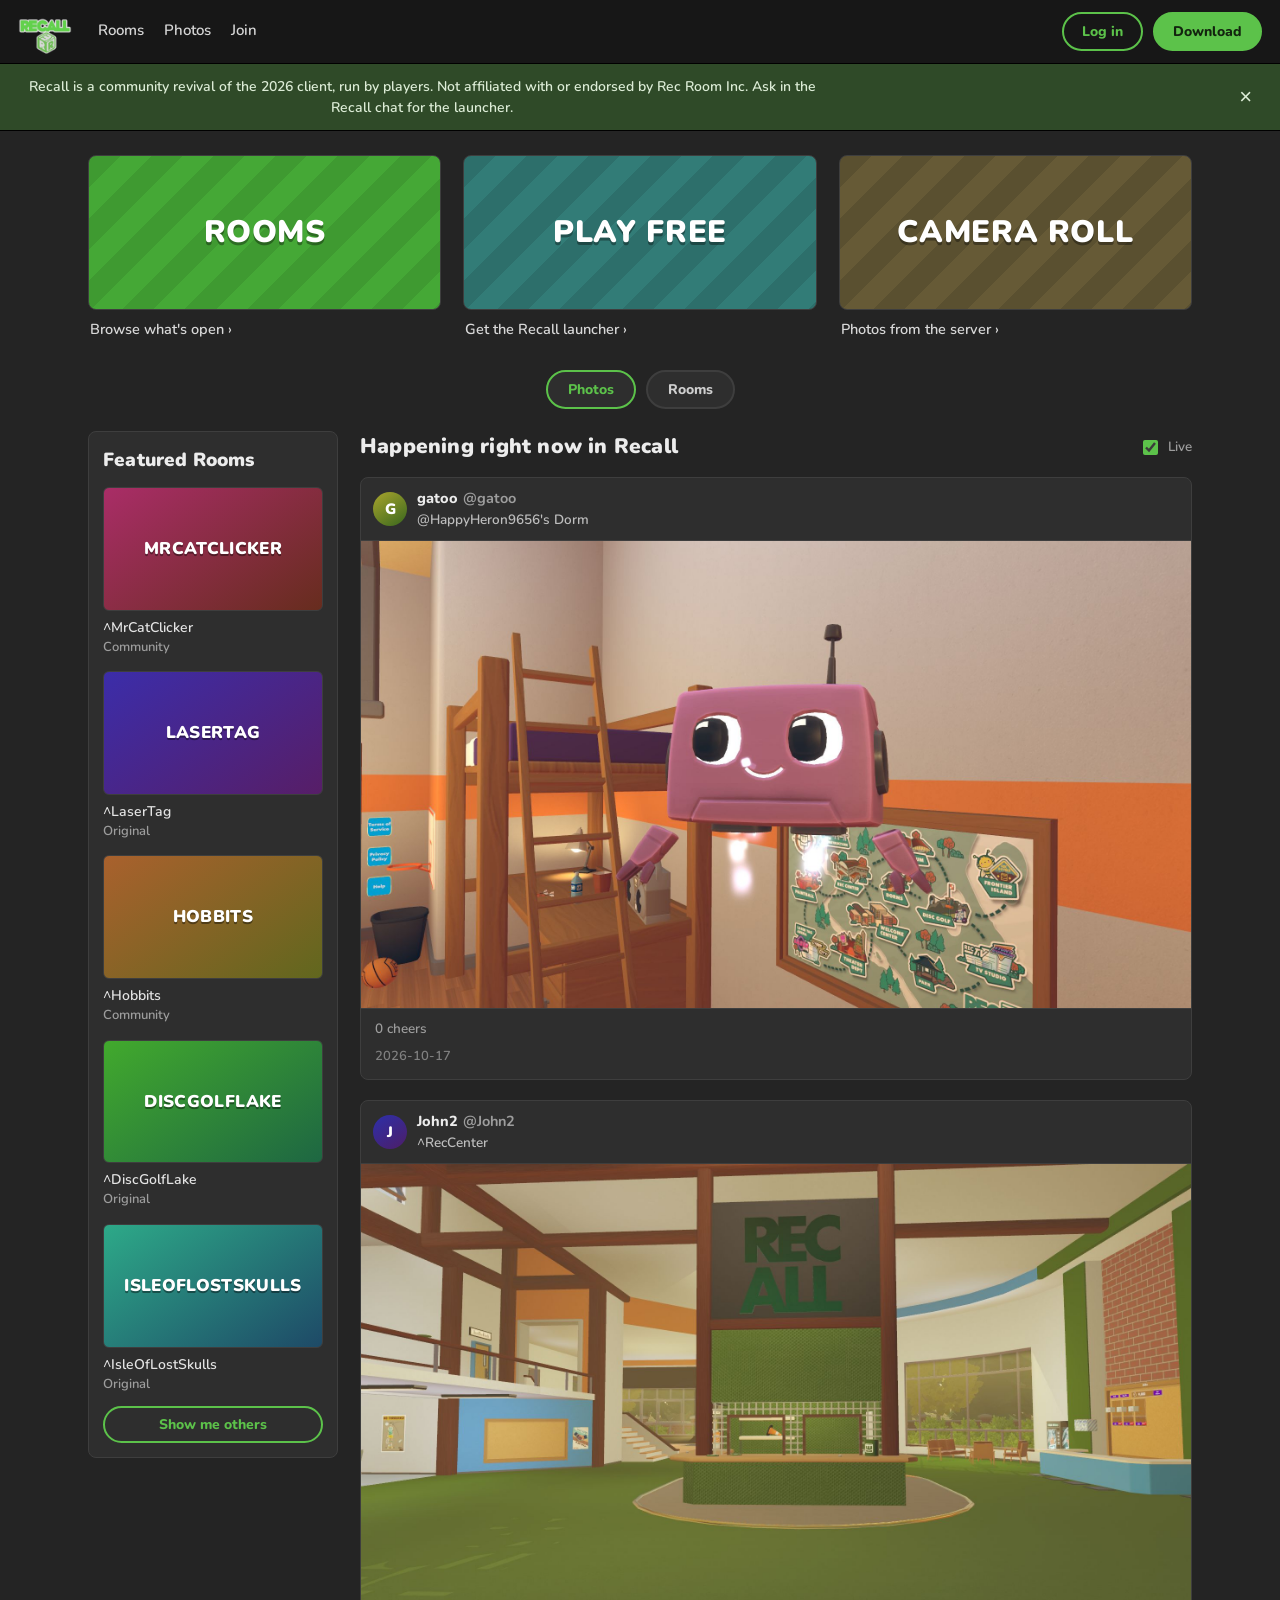
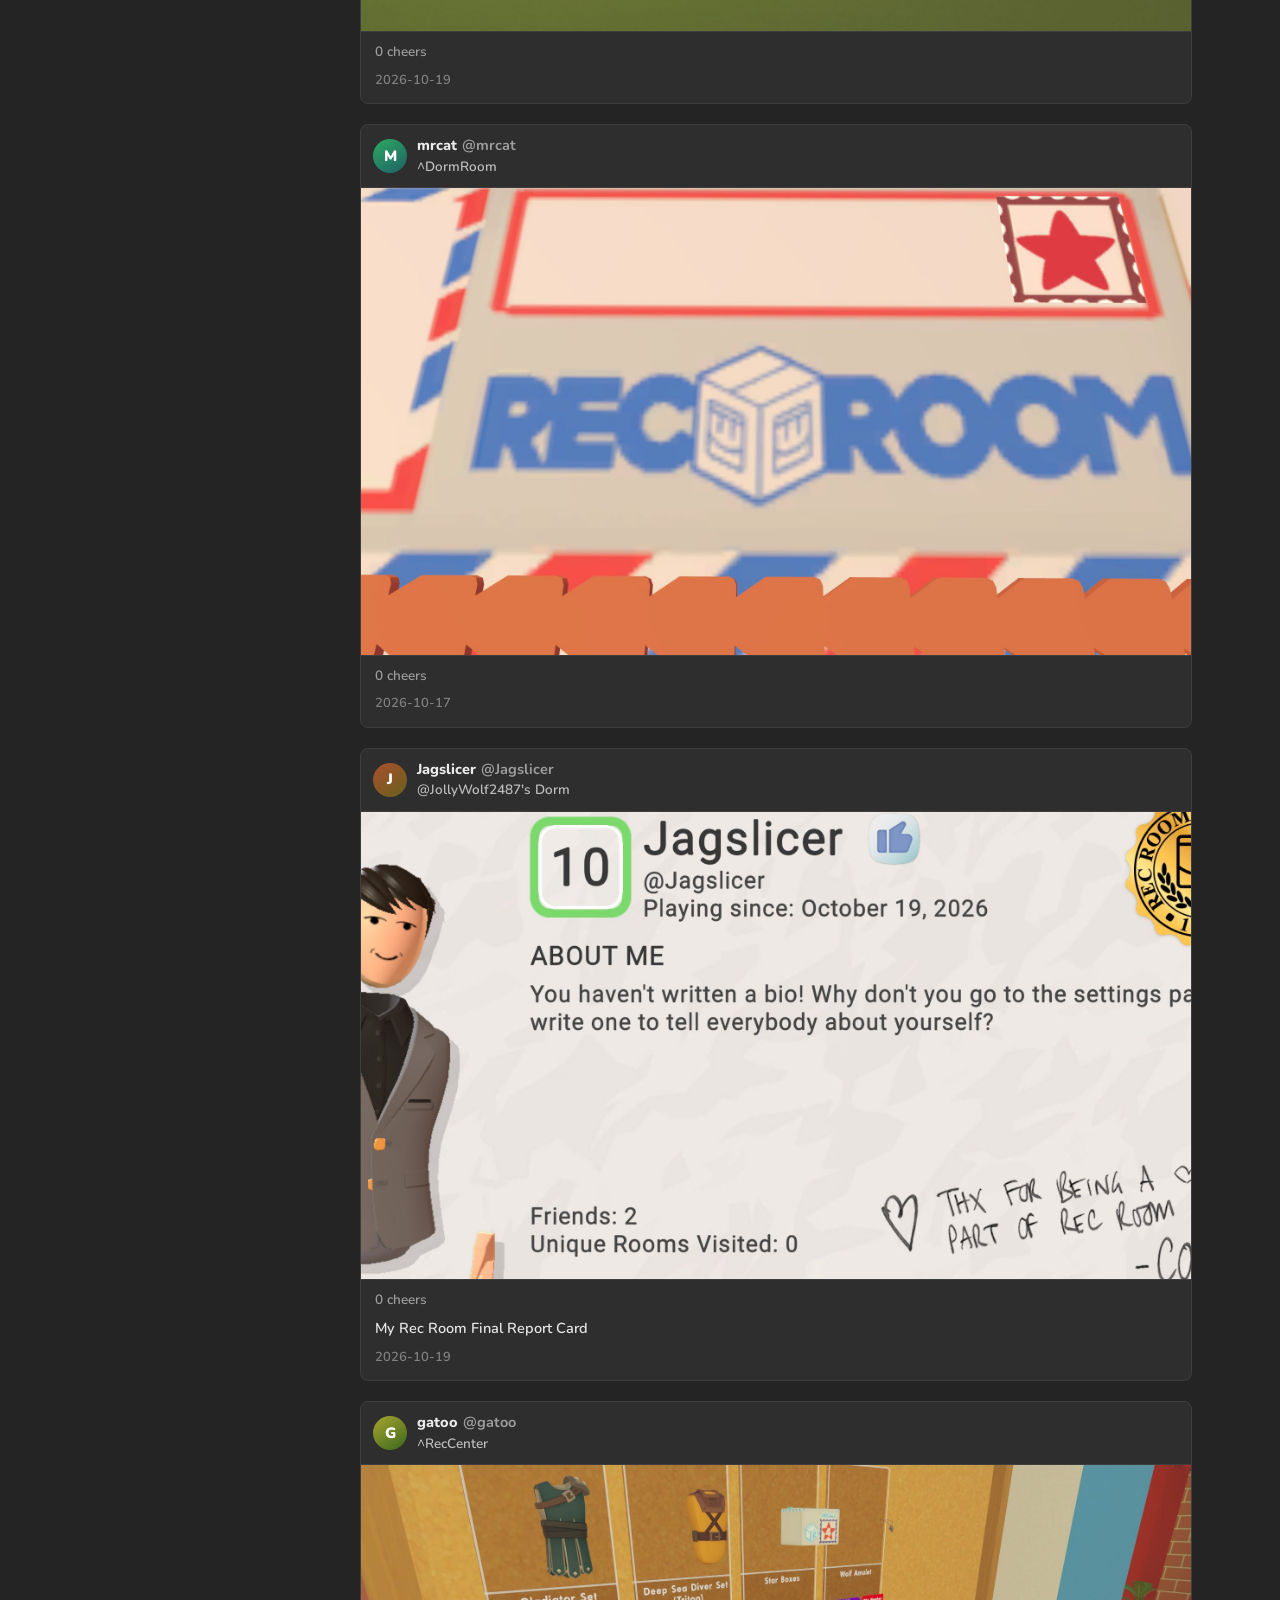
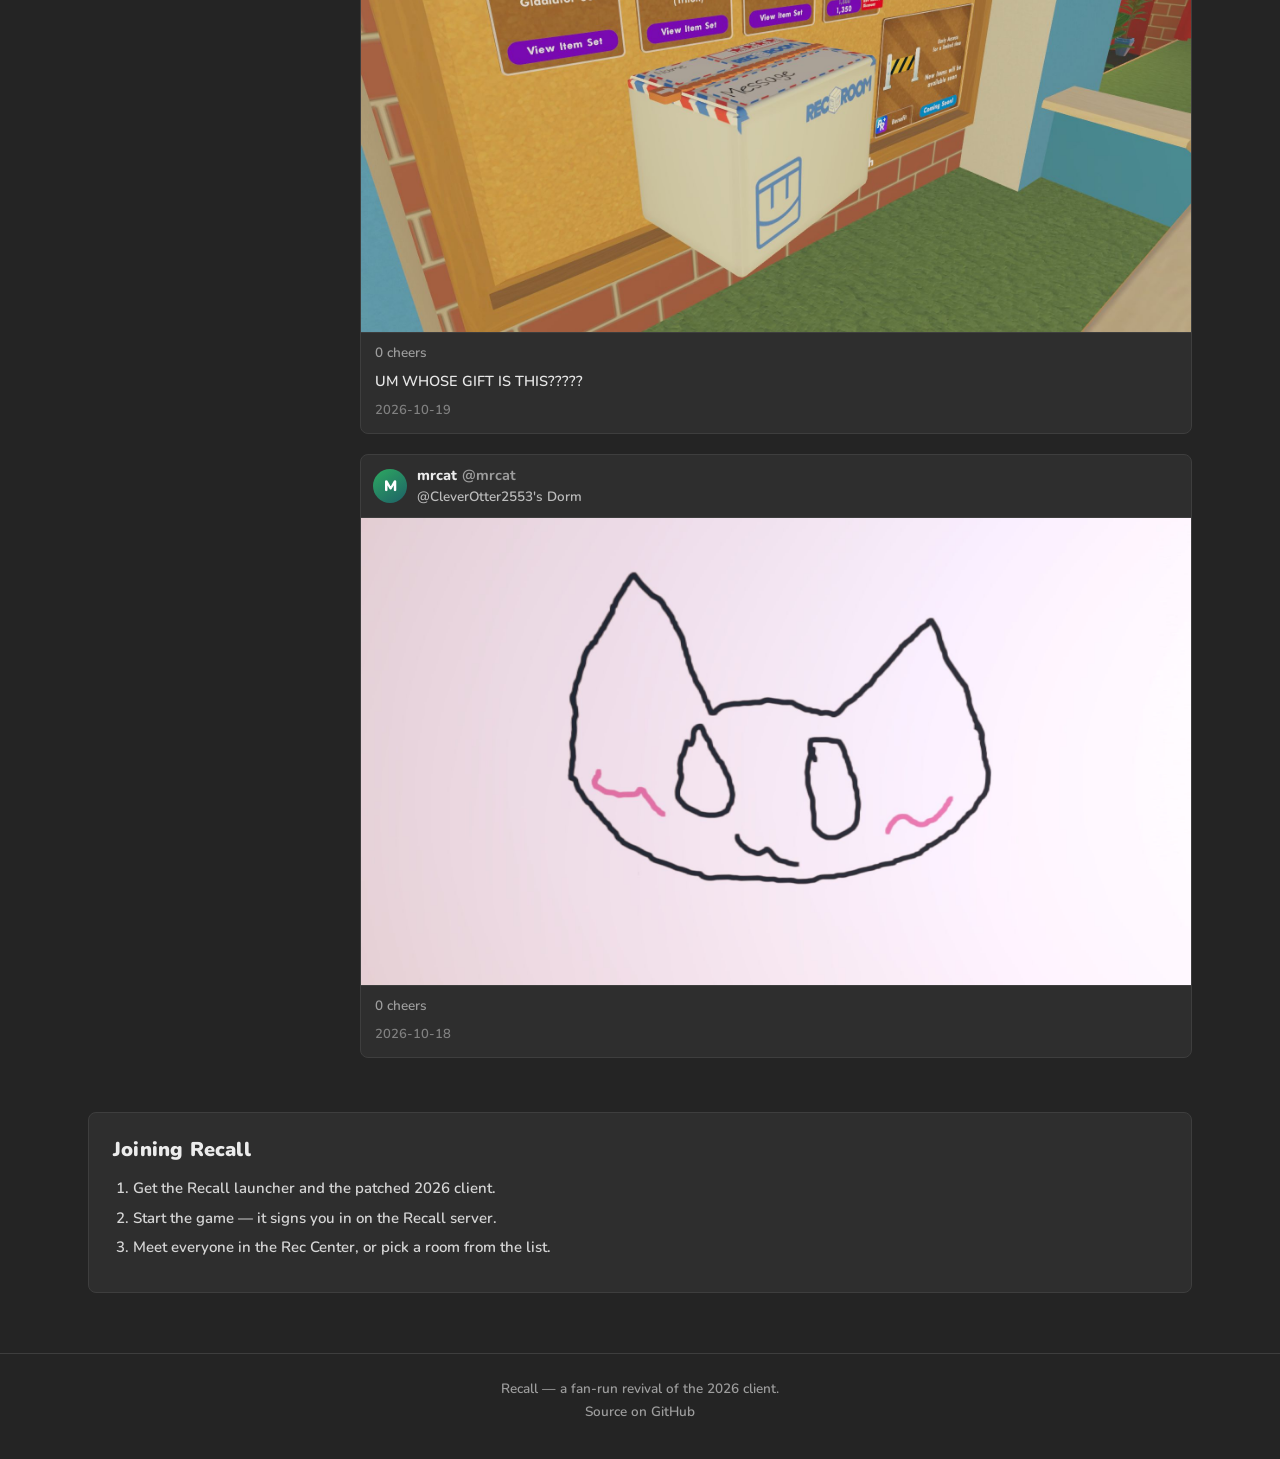
==== commit f71a3e65: "Green Recall theme, photo feed with author, room and caption Rebuilds the front page as a feed: each" ====
--- a/index.html
+++ b/index.html
@@ -6,92 +6,98 @@
 		<title>Recall</title>
 		<meta
 			name="description"
-			content="Recall is a community revival of the 2026 Rec Room client. Browse rooms to try and photos taken in game."
+			content="Recall is a community revival of the 2026 Rec Room client. See what players are up to right now and find a room to jump into."
 		/>
 		<link rel="icon" href="logo.png" />
+		<link rel="preconnect" href="https://fonts.googleapis.com" />
+		<link rel="preconnect" href="https://fonts.gstatic.com" crossorigin />
+		<link
+			href="https://fonts.googleapis.com/css2?family=Nunito:wght@600;700;800;900&display=swap"
+			rel="stylesheet"
+		/>
 		<link rel="stylesheet" href="styles.css" />
 	</head>
 	<body>
-		<header class="bar">
-			<a class="brand" href="#top">
-				<img src="logo.png" alt="" width="34" height="34" />
-				<span>Recall</span>
-			</a>
-			<nav>
+		<header class="topbar">
+			<a class="brand" href="#top"><img src="logo.png" alt="Recall" /></a>
+			<nav class="topnav">
 				<a href="#rooms">Rooms</a>
-				<a href="#photos">Photos</a>
+				<a href="#feed">Photos</a>
 				<a href="#join">Join</a>
 			</nav>
+			<div class="topbar-right">
+				<a class="pill ghost" href="#join">Log in</a>
+				<a class="pill solid" href="#join">Download</a>
+			</div>
 		</header>
 
+		<div class="notice" data-notice>
+			<p>
+				Recall is a community revival of the 2026 client, run by players. Not affiliated with
+				or endorsed by Rec Room Inc. Ask in the Recall chat for the launcher.
+			</p>
+			<button type="button" aria-label="Dismiss" data-notice-close>&times;</button>
+		</div>
+
 		<main id="top">
-			<section class="hero">
-				<div class="hero-copy">
-					<p class="eyebrow">Community revival &middot; 2026 client</p>
-					<h1>Hang out in<br /><span>Recall</span></h1>
-					<p class="lede">
-						A private server for the 2026 build, run by and for friends. Rooms, photos and
-						voice chat &mdash; all back online.
-					</p>
-					<div class="cta">
-						<a class="btn primary" href="#rooms">Find a room</a>
-						<a class="btn" href="#join">How to join</a>
-					</div>
-					<dl class="stats">
-						<div><dt>Rooms live</dt><dd data-stat="rooms">&mdash;</dd></div>
-						<div><dt>Photos taken</dt><dd data-stat="photos">&mdash;</dd></div>
-						<div><dt>Platforms</dt><dd>PC &middot; VR &middot; Quest</dd></div>
-					</dl>
-				</div>
-				<div class="hero-art" aria-hidden="true">
-					<div class="shot shot-a"></div>
-					<div class="shot shot-b"></div>
-					<div class="shot shot-c"></div>
-				</div>
+			<section class="promos">
+				<a class="promo" href="#rooms">
+					<div class="promo-art art-rooms"><span>Rooms</span></div>
+					<p>Browse what's open &rsaquo;</p>
+				</a>
+				<a class="promo" href="#join">
+					<div class="promo-art art-play"><span>Play Free</span></div>
+					<p>Get the Recall launcher &rsaquo;</p>
+				</a>
+				<a class="promo" href="#feed">
+					<div class="promo-art art-cam"><span>Camera Roll</span></div>
+					<p>Photos from the server &rsaquo;</p>
+				</a>
 			</section>
 
-			<section id="rooms" class="block">
-				<div class="block-head">
-					<div>
-						<h2>Rooms to try</h2>
-						<p>A fresh handful every time you load the page.</p>
+			<div class="tabs">
+				<button class="tab is-on" type="button" data-tab="feed">Photos</button>
+				<button class="tab" type="button" data-tab="rooms">Rooms</button>
+			</div>
+
+			<div class="columns">
+				<aside class="side" id="rooms">
+					<h2>Featured Rooms</h2>
+					<div class="side-list" data-side-rooms></div>
+					<button class="pill ghost wide" type="button" data-reroll>Show me others</button>
+				</aside>
+
+				<section class="feed" id="feed">
+					<div class="feed-head">
+						<h2>Happening right now in Recall</h2>
+						<label class="live">
+							<input type="checkbox" data-live checked />
+							<span>Live</span>
+						</label>
 					</div>
-					<button class="btn" type="button" data-reroll>Shuffle</button>
-				</div>
-				<div class="grid rooms" data-rooms>
-					<p class="empty">Loading rooms&hellip;</p>
-				</div>
+					<div data-feed>
+						<p class="empty">Loading photos&hellip;</p>
+					</div>
+				</section>
+			</div>
+
+			<section class="rooms-grid-wrap" data-rooms-panel hidden>
+				<h2>All rooms on the server</h2>
+				<div class="rooms-grid" data-rooms></div>
 			</section>
 
-			<section id="photos" class="block">
-				<div class="block-head">
-					<div>
-						<h2>From the camera roll</h2>
-						<p>Shots taken in game on the server, picked at random.</p>
-					</div>
-					<button class="btn" type="button" data-shuffle-photos>Shuffle</button>
-				</div>
-				<div class="grid photos" data-photos>
-					<p class="empty">Loading photos&hellip;</p>
-				</div>
-			</section>
-
-			<section id="join" class="block join">
+			<section id="join" class="join">
 				<h2>Joining Recall</h2>
 				<ol>
-					<li>Install the patched 2026 client from the Recall launcher.</li>
-					<li>Launch the game &mdash; it signs you in against the Recall server.</li>
-					<li>Pick a room above, or meet everyone in the Rec Center.</li>
+					<li>Get the Recall launcher and the patched 2026 client.</li>
+					<li>Start the game &mdash; it signs you in on the Recall server.</li>
+					<li>Meet everyone in the Rec Center, or pick a room from the list.</li>
 				</ol>
-				<p class="note">
-					Ask in the Recall chat for the launcher and server address. Nothing here is
-					affiliated with or endorsed by Rec Room Inc.
-				</p>
 			</section>
 		</main>
 
 		<footer>
-			<p>Recall &mdash; a fan-run revival. Built by the Recall community.</p>
+			<p>Recall &mdash; a fan-run revival of the 2026 client.</p>
 			<p><a href="https://github.com/ry4nnnun/RecallRec.net">Source on GitHub</a></p>
 		</footer>
 
--- a/styles.css
+++ b/styles.css
@@ -1,457 +1,572 @@
 :root {
-	--bg: #070b14;
-	--bg-2: #0c1322;
-	--card: rgba(255, 255, 255, 0.045);
-	--line: rgba(255, 255, 255, 0.09);
-	--text: #eef3fb;
-	--muted: #93a3bd;
-	--accent: #3d8bff;
-	--accent-2: #6ad7ff;
-	--radius: 16px;
-	--shadow: 0 18px 40px rgba(0, 0, 0, 0.45);
+	--page: #242424;
+	--bar: #171717;
+	--panel: #2e2e2e;
+	--panel-2: #363636;
+	--line: #3e3e3e;
+	--text: #ececec;
+	--muted: #9d9d9d;
+	--green: #5cc24a;
+	--green-dark: #3f9a31;
+	--radius: 8px;
 }
 
 * {
 	box-sizing: border-box;
 }
 
-html {
-	scroll-behavior: smooth;
-}
-
 body {
 	margin: 0;
-	background:
-		radial-gradient(900px 500px at 12% -5%, rgba(61, 139, 255, 0.22), transparent 60%),
-		radial-gradient(800px 520px at 92% 8%, rgba(106, 215, 255, 0.14), transparent 62%),
-		linear-gradient(180deg, var(--bg) 0%, var(--bg-2) 60%, var(--bg) 100%);
-	background-attachment: fixed;
+	background: var(--page);
 	color: var(--text);
-	font: 16px/1.6 "Segoe UI", system-ui, -apple-system, sans-serif;
-	-webkit-font-smoothing: antialiased;
+	font-family: Nunito, "Segoe UI", system-ui, sans-serif;
+	font-weight: 600;
+	font-size: 15px;
+	line-height: 1.5;
+}
+
+h1,
+h2,
+h3 {
+	margin: 0;
+	font-weight: 900;
+	letter-spacing: 0.01em;
 }
 
 a {
 	color: inherit;
-}
-
-h1,
-h2 {
-	line-height: 1.1;
-	letter-spacing: -0.02em;
-	margin: 0;
+	text-decoration: none;
+}
+
+img {
+	display: block;
+	max-width: 100%;
 }
 
 /* ---------- top bar ---------- */
 
-.bar {
+.topbar {
 	position: sticky;
 	top: 0;
-	z-index: 20;
-	display: flex;
-	align-items: center;
-	justify-content: space-between;
+	z-index: 30;
+	display: flex;
+	align-items: center;
+	gap: 26px;
+	height: 64px;
+	padding: 0 18px;
+	background: var(--bar);
+	border-bottom: 1px solid #000;
+}
+
+.brand img {
+	height: 54px;
+	width: auto;
+}
+
+.topnav {
+	display: flex;
+	gap: 20px;
+	font-size: 15px;
+}
+
+.topnav a {
+	color: #d6d6d6;
+	padding: 4px 0;
+	border-bottom: 2px solid transparent;
+}
+
+.topnav a:hover {
+	color: #fff;
+	border-bottom-color: var(--green);
+}
+
+.topbar-right {
+	display: flex;
+	align-items: center;
+	gap: 10px;
+	margin-left: auto;
+}
+
+.pill {
+	display: inline-flex;
+	align-items: center;
+	justify-content: center;
+	padding: 7px 18px;
+	border-radius: 999px;
+	border: 2px solid var(--green);
+	font-size: 14px;
+	font-weight: 800;
+	cursor: pointer;
+	font-family: inherit;
+	transition: background 0.12s, color 0.12s;
+}
+
+.pill.ghost {
+	background: none;
+	color: var(--green);
+}
+
+.pill.ghost:hover {
+	background: rgba(92, 194, 74, 0.14);
+}
+
+.pill.solid {
+	background: var(--green);
+	color: #13240f;
+}
+
+.pill.solid:hover {
+	background: var(--green-dark);
+	color: #fff;
+}
+
+.pill.wide {
+	display: flex;
+	width: 100%;
+	margin-top: 12px;
+}
+
+/* ---------- notice strip ---------- */
+
+.notice {
+	display: flex;
+	align-items: center;
 	gap: 16px;
-	padding: 14px 24px;
-	background: rgba(7, 11, 20, 0.72);
-	backdrop-filter: blur(14px);
-	border-bottom: 1px solid var(--line);
-}
-
-.brand {
-	display: flex;
-	align-items: center;
-	gap: 10px;
-	font-weight: 700;
-	font-size: 19px;
-	letter-spacing: 0.01em;
-	text-decoration: none;
-}
-
-.brand img {
-	border-radius: 9px;
-}
-
-.bar nav {
-	display: flex;
-	gap: 6px;
-}
-
-.bar nav a {
-	padding: 8px 14px;
-	border-radius: 999px;
-	color: var(--muted);
-	text-decoration: none;
-	font-size: 14.5px;
-	font-weight: 600;
-	transition: background 0.15s, color 0.15s;
-}
-
-.bar nav a:hover {
-	background: var(--card);
-	color: var(--text);
-}
-
-/* ---------- hero ---------- */
+	padding: 12px 22px;
+	background: #2f4a28;
+	border-bottom: 1px solid #000;
+	font-size: 14px;
+}
+
+.notice[hidden] {
+	display: none;
+}
+
+.notice p {
+	margin: 0 auto 0 0;
+	max-width: 100ch;
+	color: #dcecd6;
+	text-align: center;
+	flex: 1;
+}
+
+.notice button {
+	background: none;
+	border: 0;
+	color: #dcecd6;
+	font-size: 22px;
+	line-height: 1;
+	cursor: pointer;
+}
+
+/* ---------- layout ---------- */
 
 main {
 	max-width: 1140px;
 	margin: 0 auto;
-	padding: 0 24px 72px;
-}
-
-.hero {
-	display: grid;
-	grid-template-columns: 1.05fr 0.95fr;
-	gap: 48px;
-	align-items: center;
-	padding: 72px 0 64px;
-}
-
-.eyebrow {
-	margin: 0 0 14px;
-	color: var(--accent-2);
+	padding: 24px 18px 60px;
+}
+
+/* promo row */
+
+.promos {
+	display: grid;
+	grid-template-columns: repeat(3, 1fr);
+	gap: 22px;
+}
+
+.promo p {
+	margin: 9px 2px 0;
+	font-size: 14.5px;
+	color: #d8d8d8;
+}
+
+.promo:hover p {
+	color: var(--green);
+}
+
+.promo-art {
+	display: grid;
+	place-items: center;
+	aspect-ratio: 16 / 7;
+	border-radius: var(--radius);
+	border: 1px solid var(--line);
+	overflow: hidden;
+}
+
+.promo-art span {
+	font-size: clamp(20px, 2.6vw, 31px);
+	font-weight: 900;
+	letter-spacing: 0.02em;
+	text-transform: uppercase;
+	color: #fff;
+	text-shadow: 0 3px 0 rgba(0, 0, 0, 0.35);
+}
+
+.art-rooms {
+	background: repeating-linear-gradient(135deg, #3f9a31 0 22px, #45a836 22px 44px);
+}
+
+.art-play {
+	background: repeating-linear-gradient(135deg, #2d6f6b 0 22px, #327c77 22px 44px);
+}
+
+.art-cam {
+	background: repeating-linear-gradient(135deg, #5a5030 0 22px, #665a36 22px 44px);
+}
+
+/* tabs */
+
+.tabs {
+	display: flex;
+	justify-content: center;
+	gap: 10px;
+	margin: 30px 0 22px;
+}
+
+.tab {
+	padding: 7px 20px;
+	border-radius: 999px;
+	border: 2px solid var(--line);
+	background: var(--panel);
+	color: #cfcfcf;
+	font: inherit;
+	font-size: 14px;
+	font-weight: 800;
+	cursor: pointer;
+}
+
+.tab.is-on {
+	border-color: var(--green);
+	color: var(--green);
+}
+
+.columns {
+	display: grid;
+	grid-template-columns: 250px 1fr;
+	gap: 22px;
+	align-items: start;
+}
+
+.columns[hidden] {
+	display: none;
+}
+
+/* ---------- sidebar ---------- */
+
+.side {
+	background: var(--panel);
+	border: 1px solid var(--line);
+	border-radius: var(--radius);
+	padding: 14px;
+	scroll-margin-top: 70px;
+}
+
+.side h2 {
+	font-size: 19px;
+	margin-bottom: 12px;
+}
+
+.side-list {
+	display: grid;
+	gap: 14px;
+}
+
+.side-room {
+	display: block;
+}
+
+.side-room .art {
+	display: grid;
+	place-items: center;
+	aspect-ratio: 16 / 9;
+	border-radius: 6px;
+	border: 1px solid var(--line);
+	background: var(--art);
+	padding: 8px;
+	text-align: center;
+}
+
+.side-room .art span {
+	font-size: 17px;
+	font-weight: 900;
+	color: #fff;
+	text-transform: uppercase;
+	letter-spacing: 0.02em;
+	text-shadow: 0 2px 0 rgba(0, 0, 0, 0.4);
+	overflow-wrap: anywhere;
+}
+
+.side-room .name {
+	margin: 6px 0 0;
+	font-size: 14px;
+	color: #e3e3e3;
+}
+
+.side-room .by {
+	margin: 0;
 	font-size: 13px;
+	color: var(--muted);
+}
+
+/* ---------- feed ---------- */
+
+.feed {
+	scroll-margin-top: 70px;
+}
+
+.feed-head {
+	display: flex;
+	align-items: center;
+	justify-content: space-between;
+	gap: 14px;
+	margin-bottom: 14px;
+}
+
+.feed-head h2 {
+	font-size: 21px;
+}
+
+.live {
+	display: inline-flex;
+	align-items: center;
+	gap: 7px;
+	font-size: 13.5px;
+	color: var(--muted);
+	cursor: pointer;
+	user-select: none;
+}
+
+.live input {
+	accent-color: var(--green);
+	width: 15px;
+	height: 15px;
+}
+
+.post {
+	background: var(--panel);
+	border: 1px solid var(--line);
+	border-radius: var(--radius);
+	margin-bottom: 20px;
+	overflow: hidden;
+	animation: in 0.25s ease;
+}
+
+@keyframes in {
+	from {
+		opacity: 0;
+		transform: translateY(6px);
+	}
+}
+
+.post-top {
+	display: flex;
+	align-items: center;
+	gap: 10px;
+	padding: 10px 12px;
+}
+
+.avatar {
+	display: grid;
+	place-items: center;
+	width: 34px;
+	height: 34px;
+	flex: none;
+	border-radius: 50%;
+	background: var(--art);
+	color: #fff;
+	font-size: 15px;
+	font-weight: 900;
+}
+
+.who {
+	min-width: 0;
+}
+
+.who .name {
+	font-size: 14.5px;
+	font-weight: 800;
+}
+
+.who .name .handle {
+	color: var(--muted);
 	font-weight: 700;
-	letter-spacing: 0.14em;
+	margin-left: 5px;
+}
+
+.who .where {
+	font-size: 13.5px;
+	color: #bdbdbd;
+}
+
+.post-shot {
+	display: block;
+	width: 100%;
+	padding: 0;
+	border: 0;
+	border-top: 1px solid var(--line);
+	border-bottom: 1px solid var(--line);
+	background: #1b1b1b;
+	cursor: zoom-in;
+}
+
+.post-shot img {
+	width: 100%;
+	aspect-ratio: 16 / 9;
+	object-fit: cover;
+}
+
+.post-foot {
+	padding: 10px 14px 13px;
+}
+
+.cheers {
+	display: flex;
+	align-items: center;
+	gap: 6px;
+	font-size: 13.5px;
+	color: var(--muted);
+}
+
+.caption {
+	margin: 8px 0 0;
+	font-size: 14.5px;
+	color: #e6e6e6;
+	overflow-wrap: anywhere;
+}
+
+.stamp {
+	margin: 8px 0 0;
+	font-size: 13px;
+	color: #808080;
+}
+
+.empty {
+	color: var(--muted);
+}
+
+/* ---------- all-rooms panel ---------- */
+
+.rooms-grid-wrap[hidden] {
+	display: none;
+}
+
+.rooms-grid-wrap h2 {
+	font-size: 21px;
+	margin-bottom: 14px;
+}
+
+.rooms-grid {
+	display: grid;
+	grid-template-columns: repeat(auto-fill, minmax(210px, 1fr));
+	gap: 18px;
+}
+
+.room-card {
+	background: var(--panel);
+	border: 1px solid var(--line);
+	border-radius: var(--radius);
+	overflow: hidden;
+}
+
+.room-card .art {
+	display: grid;
+	place-items: center;
+	aspect-ratio: 16 / 9;
+	padding: 8px;
+	background: var(--art);
+	text-align: center;
+}
+
+.room-card .art span {
+	font-size: 18px;
+	font-weight: 900;
+	color: #fff;
 	text-transform: uppercase;
-}
-
-.hero h1 {
-	font-size: clamp(42px, 6.4vw, 72px);
-	font-weight: 800;
-}
-
-.hero h1 span {
-	background: linear-gradient(100deg, var(--accent-2), var(--accent));
-	-webkit-background-clip: text;
-	background-clip: text;
-	color: transparent;
-}
-
-.lede {
-	max-width: 44ch;
-	margin: 20px 0 28px;
+	text-shadow: 0 2px 0 rgba(0, 0, 0, 0.4);
+	overflow-wrap: anywhere;
+}
+
+.room-card .body {
+	padding: 10px 12px 13px;
+}
+
+.room-card h3 {
+	font-size: 15.5px;
+}
+
+.room-card .meta {
+	margin: 4px 0 0;
+	font-size: 13px;
 	color: var(--muted);
-	font-size: 17.5px;
-}
-
-.cta {
+}
+
+.room-card .tags {
 	display: flex;
 	flex-wrap: wrap;
-	gap: 12px;
-}
-
-.btn {
-	display: inline-flex;
-	align-items: center;
-	gap: 8px;
-	padding: 12px 22px;
-	border: 1px solid var(--line);
-	border-radius: 999px;
-	background: var(--card);
-	color: var(--text);
-	font: inherit;
-	font-size: 15px;
-	font-weight: 650;
-	text-decoration: none;
-	cursor: pointer;
-	transition: transform 0.15s, background 0.15s, border-color 0.15s;
-}
-
-.btn:hover {
-	transform: translateY(-2px);
-	background: rgba(255, 255, 255, 0.09);
-	border-color: rgba(255, 255, 255, 0.18);
-}
-
-.btn.primary {
-	background: linear-gradient(100deg, var(--accent), #2f6fe0);
-	border-color: transparent;
-	box-shadow: 0 10px 26px rgba(61, 139, 255, 0.34);
-}
-
-.stats {
-	display: flex;
-	flex-wrap: wrap;
-	gap: 36px;
-	margin: 40px 0 0;
-}
-
-.stats dt {
-	color: var(--muted);
-	font-size: 12.5px;
-	font-weight: 700;
-	letter-spacing: 0.1em;
-	text-transform: uppercase;
-}
-
-.stats dd {
-	margin: 4px 0 0;
-	font-size: 26px;
-	font-weight: 750;
-}
-
-/* floating screenshot collage, filled in by app.js */
-
-.hero-art {
-	position: relative;
-	height: 420px;
-}
-
-.shot {
-	position: absolute;
+	gap: 5px;
+	margin-top: 9px;
+}
+
+.room-card .tags span {
+	padding: 2px 8px;
+	border: 1px solid var(--line);
+	border-radius: 5px;
+	font-size: 11.5px;
+	color: #c9c9c9;
+}
+
+/* ---------- join + footer ---------- */
+
+.join {
+	margin-top: 34px;
+	padding: 22px 24px 26px;
+	background: var(--panel);
+	border: 1px solid var(--line);
 	border-radius: var(--radius);
-	border: 1px solid var(--line);
-	background: var(--card) center / cover no-repeat;
-	box-shadow: var(--shadow);
-	animation: float 7s ease-in-out infinite;
-}
-
-.shot-a {
-	inset: 0 22% 34% 0;
-	z-index: 3;
-}
-
-.shot-b {
-	inset: 26% 0 10% 32%;
-	z-index: 2;
-	animation-delay: -2.4s;
-}
-
-.shot-c {
-	inset: 58% 44% 0 8%;
-	z-index: 1;
-	animation-delay: -4.8s;
-}
-
-@keyframes float {
-	0%,
-	100% {
-		transform: translateY(0) rotate(-0.6deg);
-	}
-	50% {
-		transform: translateY(-12px) rotate(0.6deg);
-	}
-}
-
-/* ---------- sections ---------- */
-
-.block {
-	padding: 56px 0 8px;
-	scroll-margin-top: 80px;
-}
-
-.block-head {
-	display: flex;
-	align-items: flex-end;
-	justify-content: space-between;
-	gap: 20px;
-	margin-bottom: 26px;
-}
-
-.block-head h2 {
-	font-size: clamp(26px, 3.4vw, 34px);
-	font-weight: 780;
-}
-
-.block-head p {
-	margin: 8px 0 0;
-	color: var(--muted);
-}
-
-.grid {
-	display: grid;
-	gap: 18px;
-}
-
-.rooms {
-	grid-template-columns: repeat(auto-fill, minmax(248px, 1fr));
-}
-
-.empty {
-	grid-column: 1 / -1;
-	margin: 0;
-	color: var(--muted);
-}
-
-/* room card: generated art, no game assets */
-
-.room {
-	position: relative;
-	overflow: hidden;
-	display: flex;
-	flex-direction: column;
-	justify-content: flex-end;
-	min-height: 186px;
-	padding: 18px;
-	border: 1px solid var(--line);
-	border-radius: var(--radius);
-	background: var(--card);
-	text-decoration: none;
-	transition: transform 0.18s, border-color 0.18s;
-}
-
-.room:hover {
-	transform: translateY(-4px);
-	border-color: rgba(255, 255, 255, 0.2);
-}
-
-.room::before {
-	content: "";
-	position: absolute;
-	inset: 0;
-	background: var(--art);
-	opacity: 0.85;
-}
-
-.room::after {
-	content: "";
-	position: absolute;
-	inset: 0;
-	background: linear-gradient(180deg, transparent 18%, rgba(5, 8, 15, 0.85) 100%);
-}
-
-.room > * {
-	position: relative;
-	z-index: 1;
-}
-
-.room .kind {
-	align-self: flex-start;
-	margin-bottom: auto;
-	padding: 5px 11px;
-	border-radius: 999px;
-	background: rgba(5, 8, 15, 0.55);
-	backdrop-filter: blur(6px);
-	font-size: 11.5px;
-	font-weight: 750;
-	letter-spacing: 0.08em;
-	text-transform: uppercase;
-}
-
-.room h3 {
-	margin: 0;
-	font-size: 19px;
-	font-weight: 750;
-	letter-spacing: -0.01em;
-}
-
-.room .meta {
-	display: flex;
-	flex-wrap: wrap;
-	gap: 6px 12px;
-	margin: 8px 0 0;
-	color: #c4d2e8;
-	font-size: 13px;
-}
-
-.room .tags {
-	display: flex;
-	gap: 6px;
-	margin-top: 10px;
-}
-
-.room .tags span {
-	padding: 3px 9px;
-	border: 1px solid rgba(255, 255, 255, 0.22);
-	border-radius: 6px;
-	font-size: 11px;
-	font-weight: 650;
-}
-
-/* photos */
-
-.photos {
-	grid-template-columns: repeat(auto-fill, minmax(236px, 1fr));
-}
-
-.photo {
-	position: relative;
-	aspect-ratio: 16 / 9;
-	overflow: hidden;
-	padding: 0;
-	border: 1px solid var(--line);
-	border-radius: var(--radius);
-	background: var(--card);
-	cursor: zoom-in;
-	transition: transform 0.18s, border-color 0.18s;
-}
-
-.photo:hover {
-	transform: translateY(-4px);
-	border-color: rgba(255, 255, 255, 0.2);
-}
-
-.photo img {
-	width: 100%;
-	height: 100%;
-	object-fit: cover;
-	display: block;
-}
-
-.photo span {
-	position: absolute;
-	left: 10px;
-	bottom: 8px;
-	padding: 3px 9px;
-	border-radius: 999px;
-	background: rgba(5, 8, 15, 0.66);
-	backdrop-filter: blur(6px);
-	color: #dce6f5;
-	font-size: 11.5px;
-	font-weight: 650;
-}
-
-/* join */
-
-.join {
-	margin-top: 40px;
-	padding: 36px 34px;
-	border: 1px solid var(--line);
-	border-radius: 22px;
-	background: var(--card);
+	scroll-margin-top: 70px;
+}
+
+.join h2 {
+	font-size: 20px;
 }
 
 .join ol {
-	margin: 22px 0 0;
-	padding-left: 22px;
-	color: #cfdaec;
+	margin: 12px 0 0;
+	padding-left: 20px;
+	color: #d6d6d6;
 }
 
 .join li {
-	margin-bottom: 10px;
-}
-
-.note {
-	margin: 24px 0 0;
-	color: var(--muted);
-	font-size: 14px;
+	margin-bottom: 7px;
 }
 
 footer {
+	padding: 22px 18px 34px;
 	border-top: 1px solid var(--line);
-	padding: 28px 24px 40px;
 	color: var(--muted);
 	text-align: center;
-	font-size: 14px;
+	font-size: 13.5px;
 }
 
 footer p {
-	margin: 4px 0;
-}
-
-/* lightbox */
+	margin: 3px 0;
+}
+
+footer a:hover {
+	color: var(--green);
+}
+
+/* ---------- lightbox ---------- */
 
 .lightbox {
 	position: fixed;
 	inset: 0;
-	z-index: 50;
+	z-index: 60;
 	display: grid;
 	place-items: center;
-	padding: 28px;
-	background: rgba(3, 6, 12, 0.88);
-	backdrop-filter: blur(6px);
+	padding: 26px;
+	background: rgba(0, 0, 0, 0.85);
 }
 
 .lightbox[hidden] {
@@ -461,59 +576,37 @@
 .lightbox img {
 	max-width: 100%;
 	max-height: 100%;
-	border-radius: 14px;
-	box-shadow: var(--shadow);
+	border-radius: 6px;
 }
 
 .lightbox-close {
 	position: absolute;
-	top: 18px;
-	right: 22px;
-	width: 42px;
-	height: 42px;
+	top: 16px;
+	right: 20px;
+	width: 38px;
+	height: 38px;
 	border: 1px solid var(--line);
 	border-radius: 50%;
-	background: var(--card);
+	background: var(--panel);
 	color: var(--text);
-	font-size: 24px;
-	line-height: 1;
+	font-size: 22px;
 	cursor: pointer;
 }
 
-@media (max-width: 900px) {
-	.hero {
+@media (max-width: 880px) {
+	.columns {
 		grid-template-columns: 1fr;
-		gap: 30px;
-		padding: 44px 0 36px;
 	}
 
-	.hero-art {
-		height: 300px;
+	.promos {
+		grid-template-columns: 1fr;
 	}
 
-	main {
-		padding: 0 16px 56px;
+	.topnav {
+		display: none;
 	}
 
-	.bar {
-		padding: 12px 16px;
+	.notice p {
+		text-align: left;
 	}
-
-	.bar nav a {
-		padding: 8px 10px;
-	}
-
-	.join {
-		padding: 26px 20px;
-	}
-}
-
-@media (prefers-reduced-motion: reduce) {
-	.shot {
-		animation: none;
-	}
-
-	html {
-		scroll-behavior: auto;
-	}
-}
+}
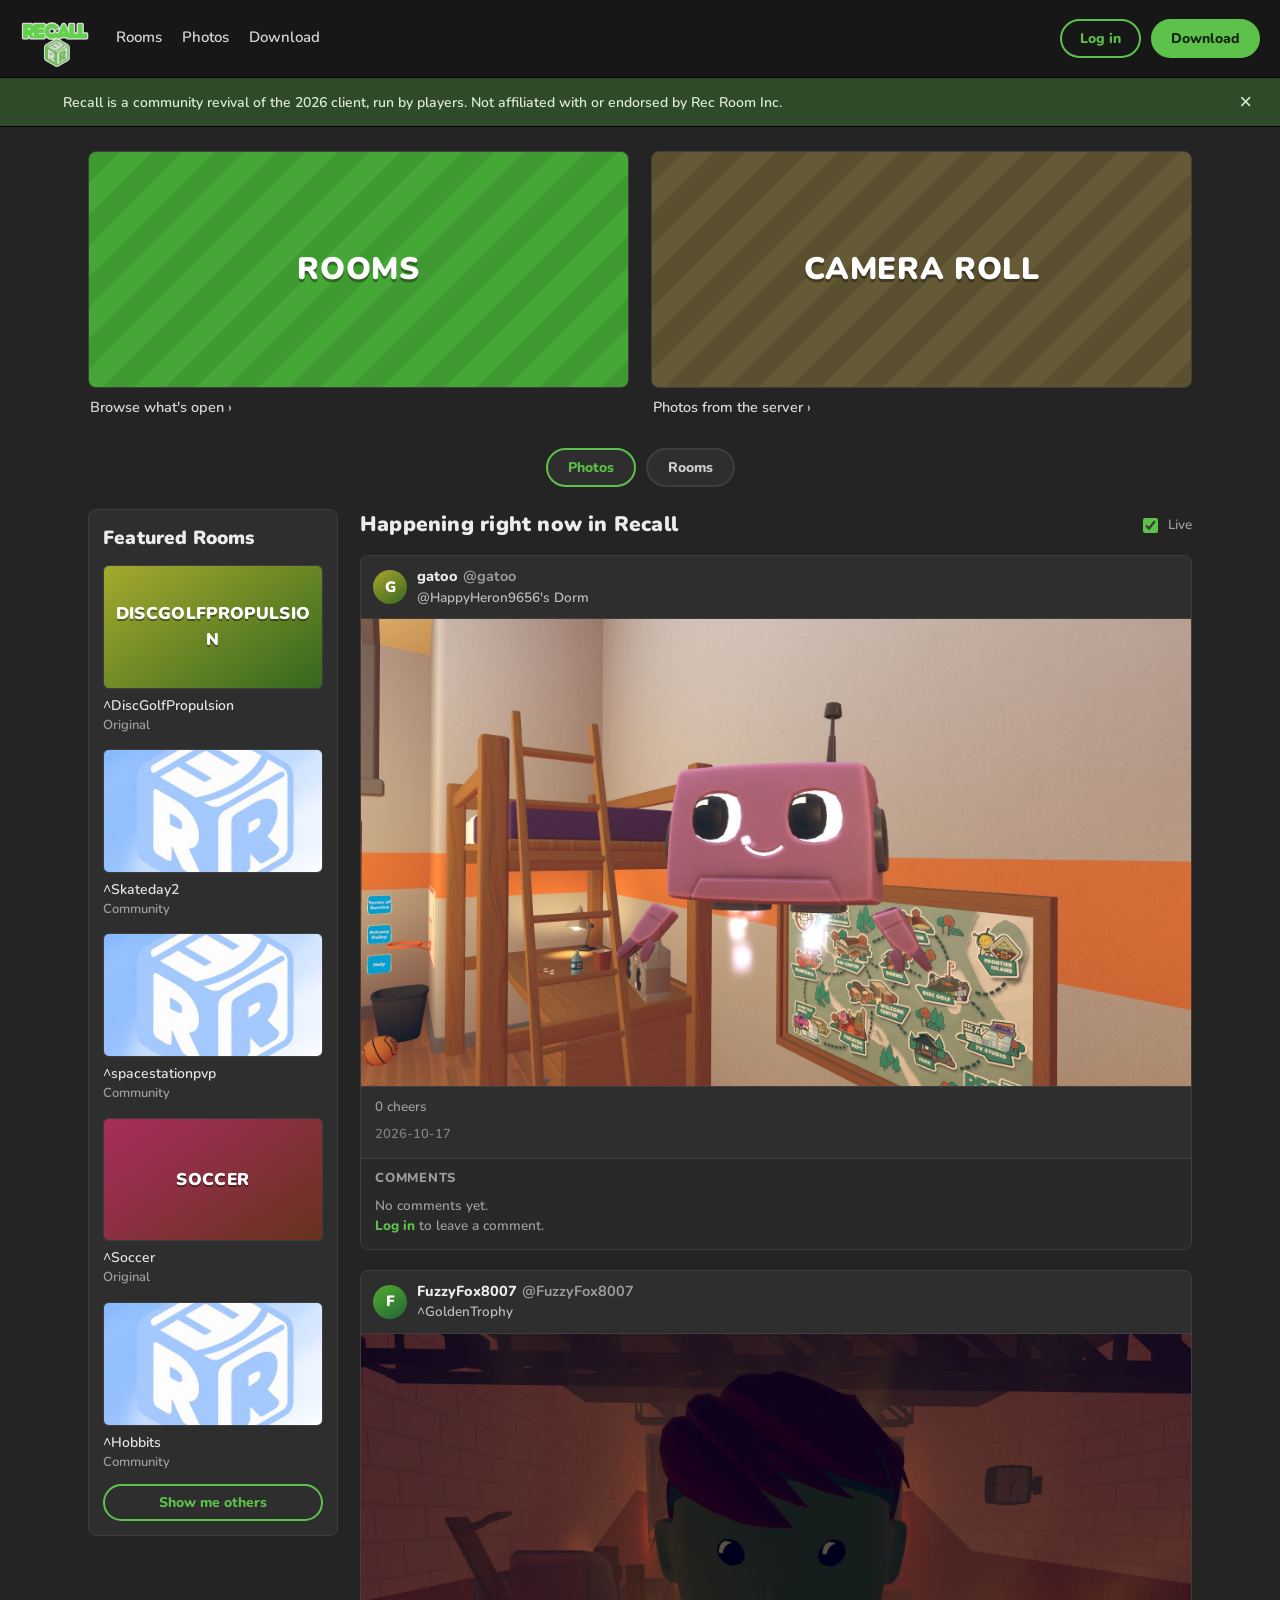
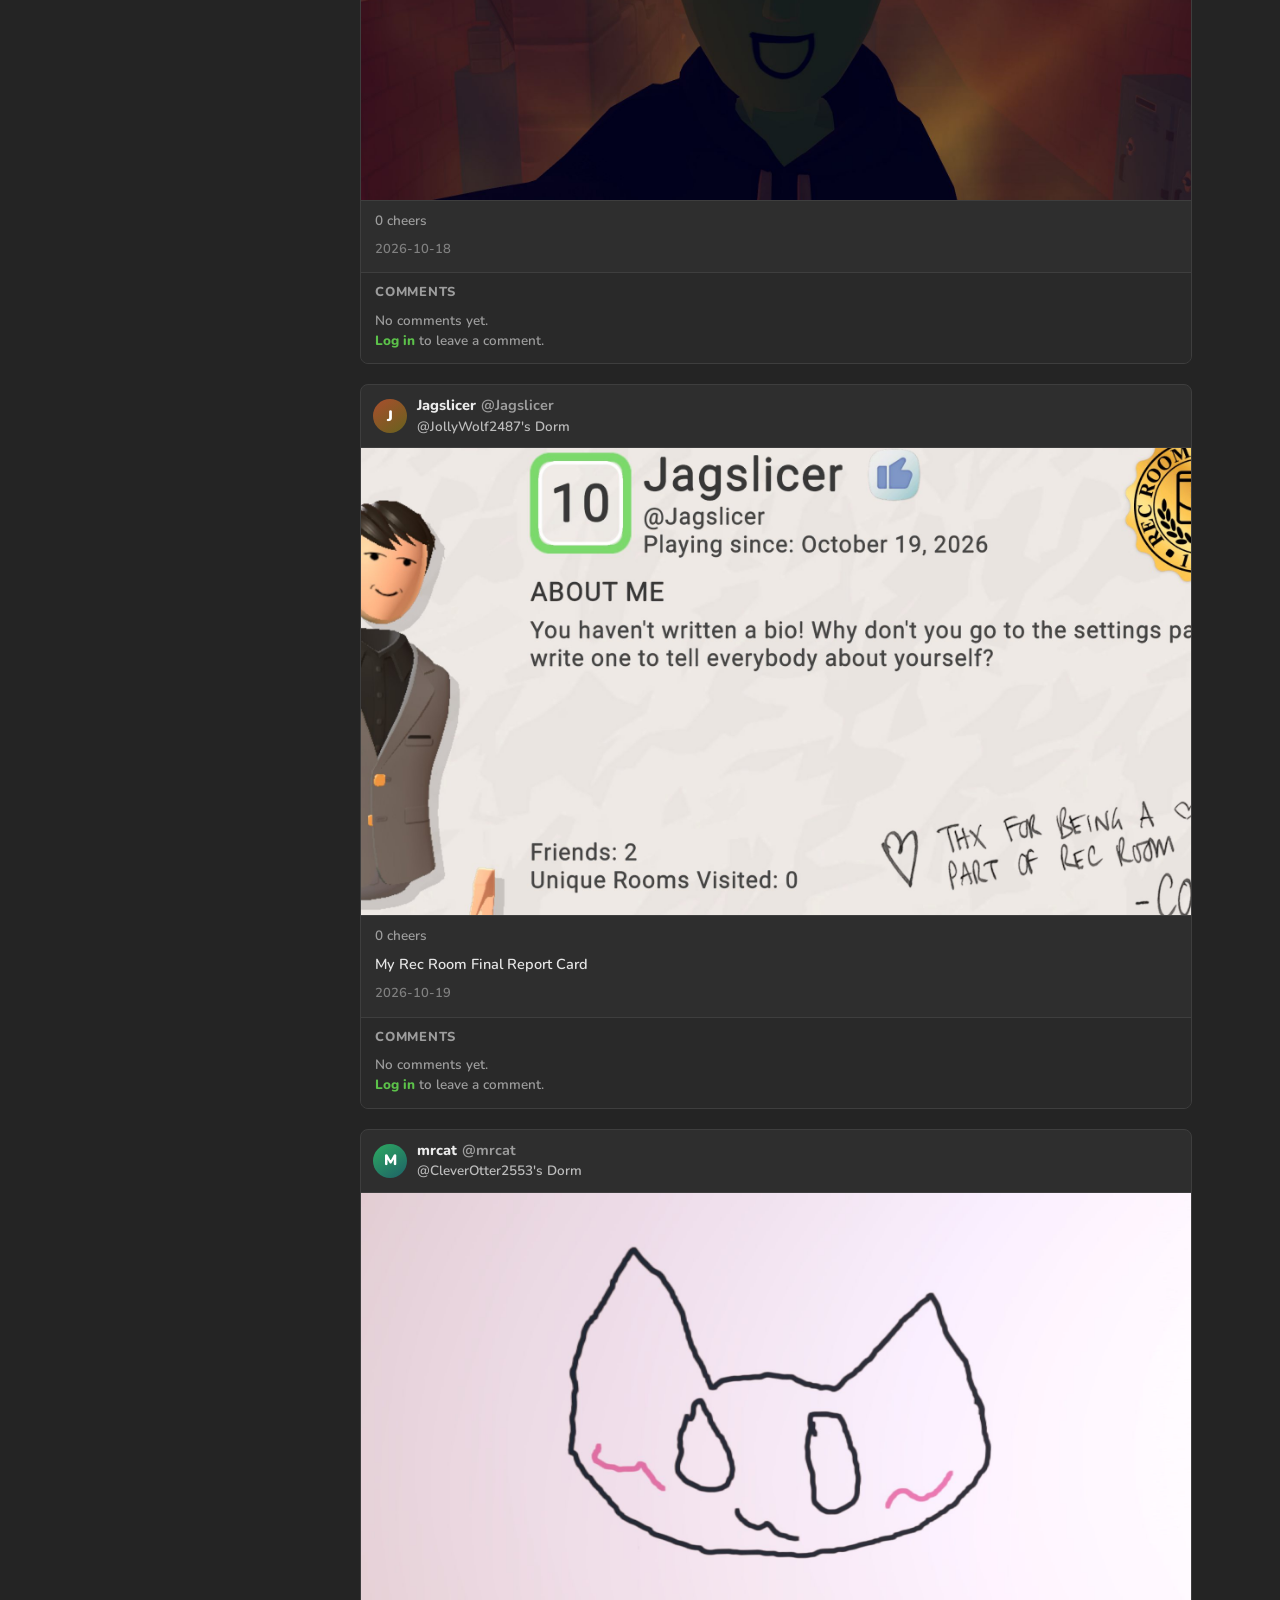
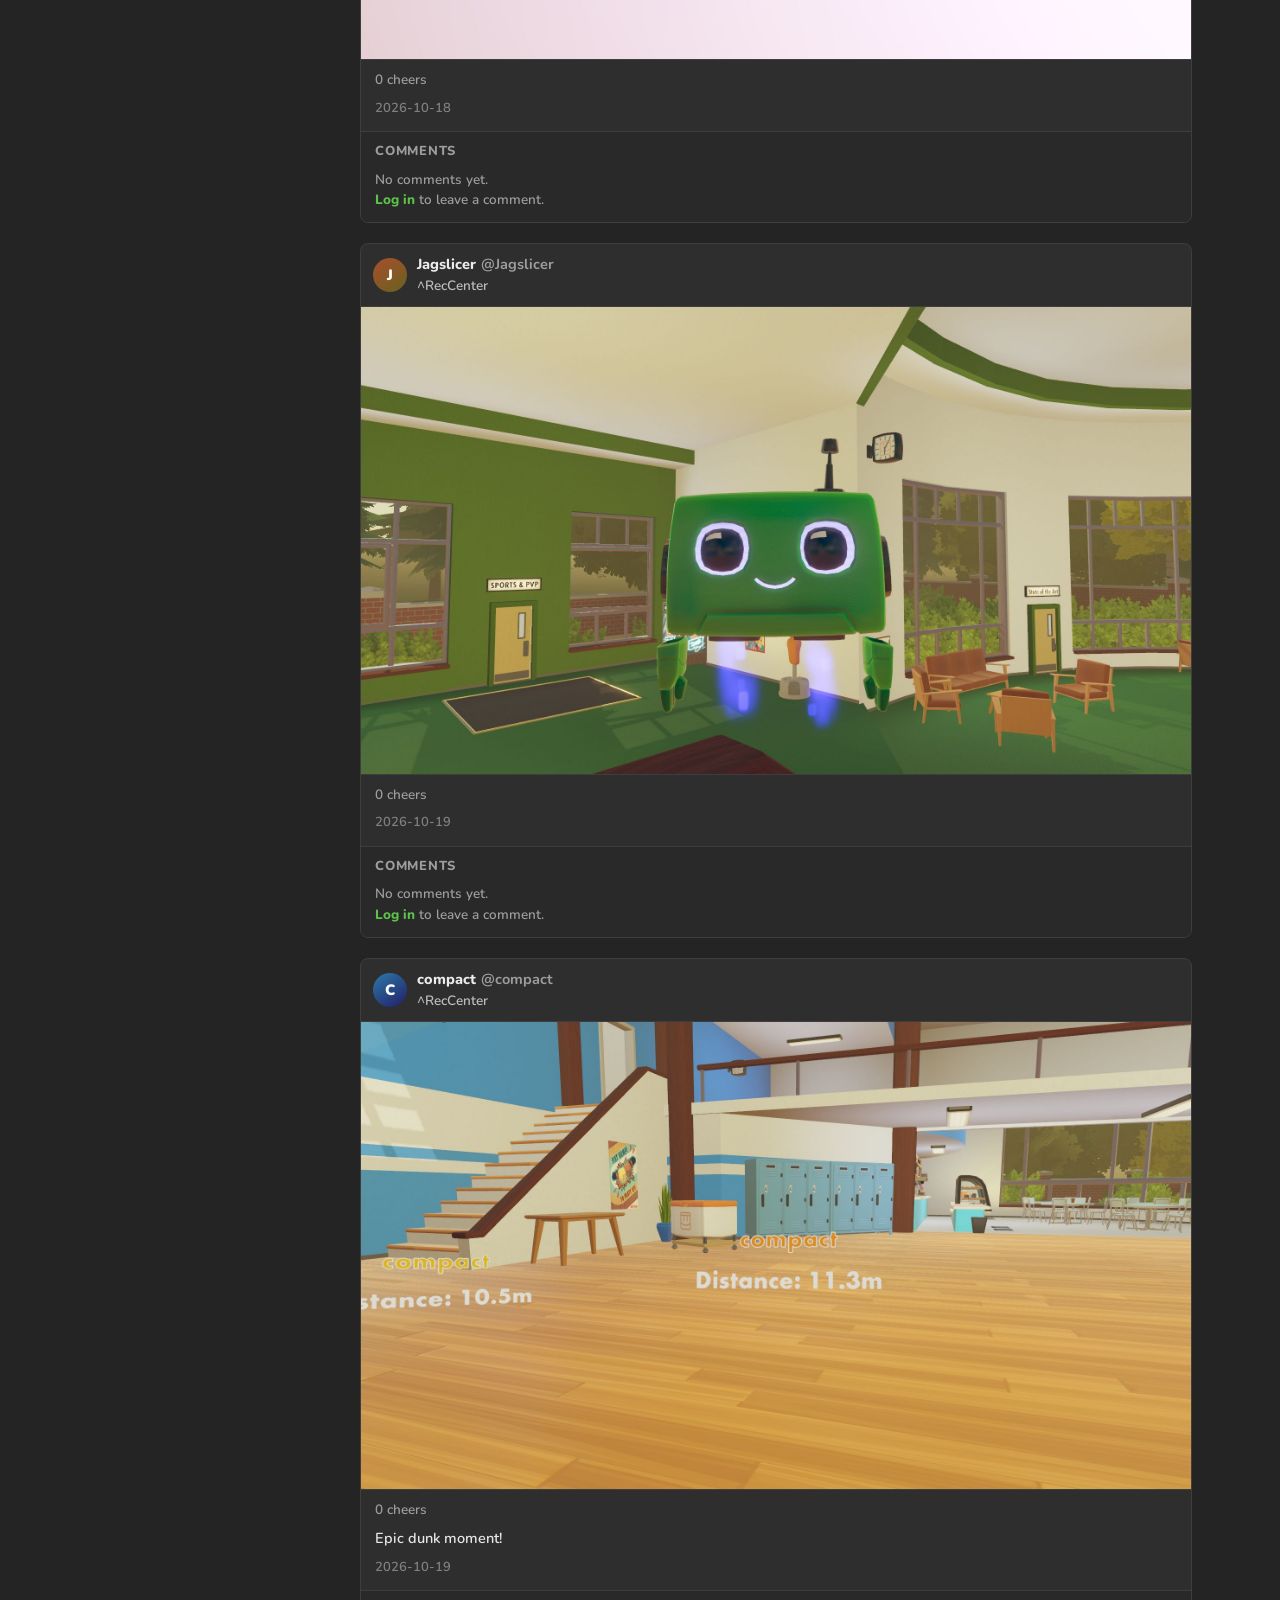
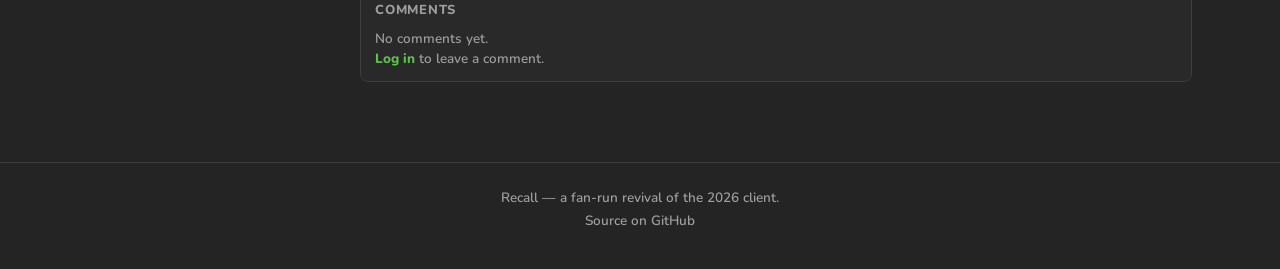
==== commit ba2968ed: "Login and download pages, photo comments, real room images Splits the site into three pages: the fee" ====
--- a/index.html
+++ b/index.html
@@ -19,22 +19,19 @@
 	</head>
 	<body>
 		<header class="topbar">
-			<a class="brand" href="#top"><img src="logo.png" alt="Recall" /></a>
+			<a class="brand" href="index.html"><img src="logo.png" alt="Recall" /></a>
 			<nav class="topnav">
 				<a href="#rooms">Rooms</a>
 				<a href="#feed">Photos</a>
-				<a href="#join">Join</a>
+				<a href="download.html">Download</a>
 			</nav>
-			<div class="topbar-right">
-				<a class="pill ghost" href="#join">Log in</a>
-				<a class="pill solid" href="#join">Download</a>
-			</div>
+			<div class="topbar-right" data-account></div>
 		</header>
 
 		<div class="notice" data-notice>
 			<p>
 				Recall is a community revival of the 2026 client, run by players. Not affiliated with
-				or endorsed by Rec Room Inc. Ask in the Recall chat for the launcher.
+				or endorsed by Rec Room Inc.
 			</p>
 			<button type="button" aria-label="Dismiss" data-notice-close>&times;</button>
 		</div>
@@ -44,10 +41,6 @@
 				<a class="promo" href="#rooms">
 					<div class="promo-art art-rooms"><span>Rooms</span></div>
 					<p>Browse what's open &rsaquo;</p>
-				</a>
-				<a class="promo" href="#join">
-					<div class="promo-art art-play"><span>Play Free</span></div>
-					<p>Get the Recall launcher &rsaquo;</p>
 				</a>
 				<a class="promo" href="#feed">
 					<div class="promo-art art-cam"><span>Camera Roll</span></div>
@@ -85,15 +78,6 @@
 				<h2>All rooms on the server</h2>
 				<div class="rooms-grid" data-rooms></div>
 			</section>
-
-			<section id="join" class="join">
-				<h2>Joining Recall</h2>
-				<ol>
-					<li>Get the Recall launcher and the patched 2026 client.</li>
-					<li>Start the game &mdash; it signs you in on the Recall server.</li>
-					<li>Meet everyone in the Rec Center, or pick a room from the list.</li>
-				</ol>
-			</section>
 		</main>
 
 		<footer>
@@ -106,6 +90,7 @@
 			<img alt="" />
 		</div>
 
+		<script src="site.js"></script>
 		<script src="app.js"></script>
 	</body>
 </html>
--- a/styles.css
+++ b/styles.css
@@ -52,14 +52,14 @@
 	display: flex;
 	align-items: center;
 	gap: 26px;
-	height: 64px;
-	padding: 0 18px;
+	height: 78px;
+	padding: 0 20px;
 	background: var(--bar);
 	border-bottom: 1px solid #000;
 }
 
 .brand img {
-	height: 54px;
+	height: 70px;
 	width: auto;
 }
 
@@ -171,7 +171,7 @@
 
 .promos {
 	display: grid;
-	grid-template-columns: repeat(3, 1fr);
+	grid-template-columns: repeat(2, 1fr);
 	gap: 22px;
 }
 
@@ -610,3 +610,321 @@
 		text-align: left;
 	}
 }
+
+/* ---------- signed-in state ---------- */
+
+.signed-in {
+	color: var(--green);
+	font-weight: 800;
+	font-size: 14px;
+}
+
+.topnav a.is-on {
+	color: var(--green);
+	border-bottom-color: var(--green);
+}
+
+/* ---------- room photos ---------- */
+
+.side-room .art,
+.room-card .art {
+	position: relative;
+	overflow: hidden;
+}
+
+.side-room .art img,
+.room-card .art img {
+	position: absolute;
+	inset: 0;
+	width: 100%;
+	height: 100%;
+	object-fit: cover;
+}
+
+/* ---------- comments ---------- */
+
+.comments {
+	border-top: 1px solid var(--line);
+	padding: 10px 14px 12px;
+	background: #292929;
+}
+
+.comments h4 {
+	margin: 0 0 8px;
+	font-size: 13px;
+	font-weight: 800;
+	color: var(--muted);
+	text-transform: uppercase;
+	letter-spacing: 0.06em;
+}
+
+.comment {
+	display: flex;
+	gap: 8px;
+	margin-bottom: 8px;
+	font-size: 14px;
+}
+
+.comment .by {
+	font-weight: 800;
+	color: var(--green);
+	flex: none;
+}
+
+.comment .text {
+	color: #e2e2e2;
+	overflow-wrap: anywhere;
+}
+
+.comment-form {
+	display: flex;
+	gap: 8px;
+	margin-top: 10px;
+}
+
+.comment-form input {
+	flex: 1;
+	min-width: 0;
+	padding: 8px 12px;
+	border: 1px solid var(--line);
+	border-radius: 999px;
+	background: #1f1f1f;
+	color: var(--text);
+	font: inherit;
+	font-size: 14px;
+}
+
+.comment-form input:focus {
+	outline: none;
+	border-color: var(--green);
+}
+
+.comment-form button {
+	padding: 8px 16px;
+	font-size: 13.5px;
+}
+
+.comment-locked {
+	margin: 0;
+	font-size: 13.5px;
+	color: var(--muted);
+}
+
+.comment-locked a {
+	color: var(--green);
+	font-weight: 800;
+}
+
+.comment-note {
+	margin: 8px 0 0;
+	font-size: 13px;
+	color: #b58b5a;
+}
+
+/* ---------- login card ---------- */
+
+body.centered {
+	display: grid;
+	place-items: center;
+	min-height: 100vh;
+	padding: 28px 18px;
+}
+
+.card {
+	width: 100%;
+	max-width: 380px;
+	padding: 26px 26px 22px;
+	background: var(--panel);
+	border: 1px solid var(--line);
+	border-radius: 12px;
+	text-align: center;
+}
+
+.card-logo img {
+	height: 110px;
+	margin: 0 auto 6px;
+}
+
+.card-lede {
+	margin: 0 0 18px;
+	color: #cfcfcf;
+	font-size: 14.5px;
+}
+
+.card form {
+	text-align: left;
+}
+
+.card label {
+	display: block;
+	margin-bottom: 14px;
+}
+
+.card label span {
+	display: block;
+	margin-bottom: 5px;
+	font-size: 13px;
+	font-weight: 800;
+	color: var(--muted);
+}
+
+.card input {
+	width: 100%;
+	padding: 10px 13px;
+	border: 1px solid var(--line);
+	border-radius: 7px;
+	background: #1f1f1f;
+	color: var(--text);
+	font: inherit;
+	font-size: 15px;
+}
+
+.card input:focus {
+	outline: none;
+	border-color: var(--green);
+}
+
+.card button[type='submit'] {
+	margin-top: 4px;
+}
+
+.card button:disabled {
+	opacity: 0.6;
+	cursor: default;
+}
+
+.formerror {
+	margin: 0 0 16px;
+	padding: 10px 12px;
+	border: 1px solid #7a3b3b;
+	border-radius: 7px;
+	background: #3a2525;
+	color: #f0c9c9;
+	font-size: 13.5px;
+	text-align: left;
+}
+
+.formerror[hidden] {
+	display: none;
+}
+
+.card-foot {
+	margin: 12px 0 0;
+	font-size: 13.5px;
+	color: var(--muted);
+}
+
+.card-foot a {
+	color: var(--green);
+	font-weight: 800;
+}
+
+/* ---------- download page ---------- */
+
+.dl {
+	background: linear-gradient(180deg, #2f6b27 0%, #255820 100%);
+	min-height: calc(100vh - 78px - 96px);
+}
+
+.dl-tabs {
+	display: flex;
+	justify-content: center;
+	gap: 2px;
+	padding-top: 2px;
+}
+
+.dl-tab {
+	display: grid;
+	justify-items: center;
+	gap: 3px;
+	width: 120px;
+	padding: 10px 6px 9px;
+	border: 0;
+	background: none;
+	color: #dceed6;
+	font: inherit;
+	font-size: 12.5px;
+	font-weight: 800;
+	cursor: pointer;
+}
+
+.dl-tab.is-on {
+	background: #1e4a19;
+	color: #fff;
+}
+
+.dl-icon {
+	font-size: 20px;
+	line-height: 1;
+}
+
+.dl-body {
+	display: grid;
+	grid-template-columns: 1fr 1fr;
+	align-items: center;
+	gap: 40px;
+	max-width: 1000px;
+	margin: 0 auto;
+	padding: 70px 24px 90px;
+}
+
+.dl-copy h1 {
+	font-size: clamp(34px, 5vw, 54px);
+	color: #0f2a0c;
+	line-height: 1.05;
+}
+
+.dl-copy p {
+	max-width: 46ch;
+	margin: 18px 0 0;
+	color: #10300d;
+	font-size: 15.5px;
+}
+
+.dl-req {
+	font-style: italic;
+	font-size: 14px !important;
+	opacity: 0.85;
+}
+
+.dl-soon {
+	display: inline-block;
+	margin-top: 22px !important;
+	padding: 9px 18px;
+	border-radius: 999px;
+	background: rgba(14, 40, 11, 0.28);
+	color: #eaf6e6 !important;
+	font-weight: 800;
+	font-size: 14px !important;
+}
+
+.dl-art {
+	display: grid;
+	place-items: center;
+}
+
+.dl-art img {
+	width: min(300px, 70%);
+	filter: drop-shadow(0 10px 22px rgba(0, 0, 0, 0.3));
+}
+
+@media (max-width: 880px) {
+	.dl-body {
+		grid-template-columns: 1fr;
+		padding: 40px 20px 60px;
+		text-align: center;
+	}
+
+	.dl-copy p {
+		margin-left: auto;
+		margin-right: auto;
+	}
+
+	.brand img {
+		height: 52px;
+	}
+
+	.topbar {
+		height: 62px;
+	}
+}
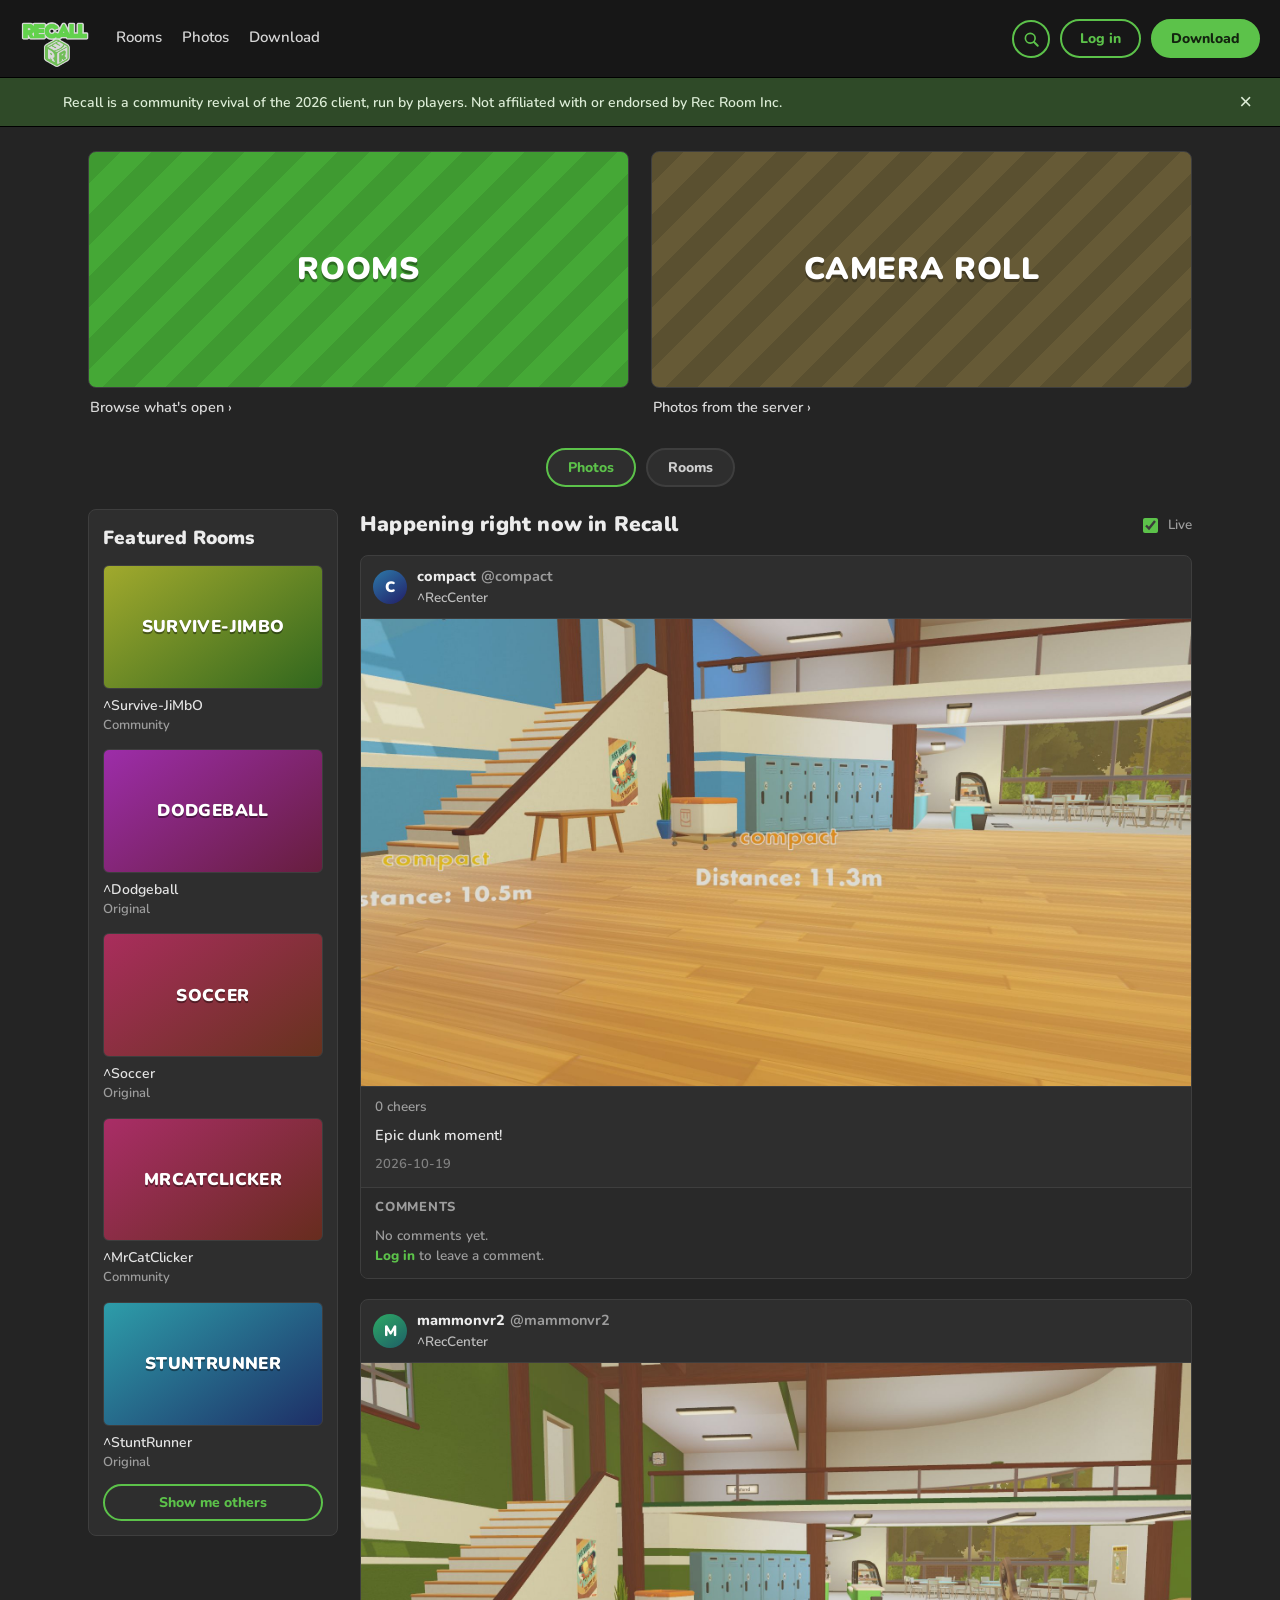
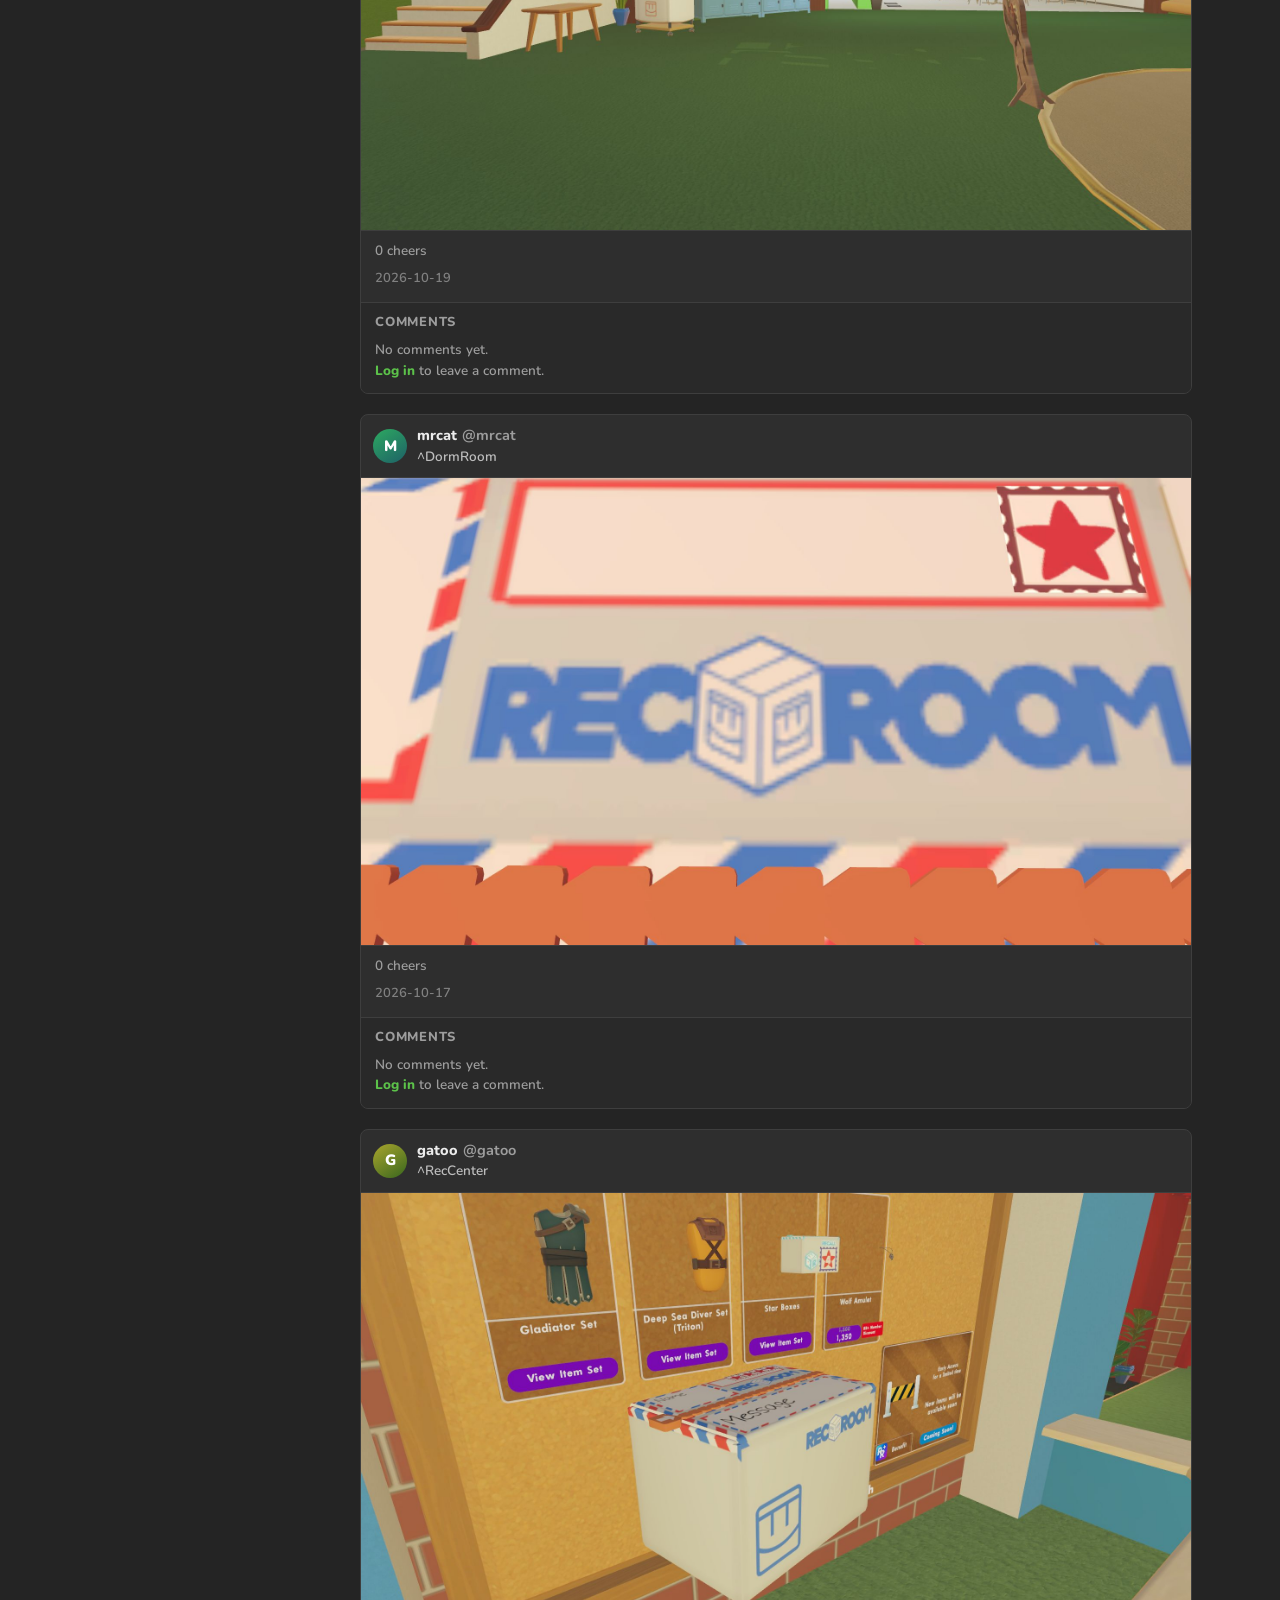
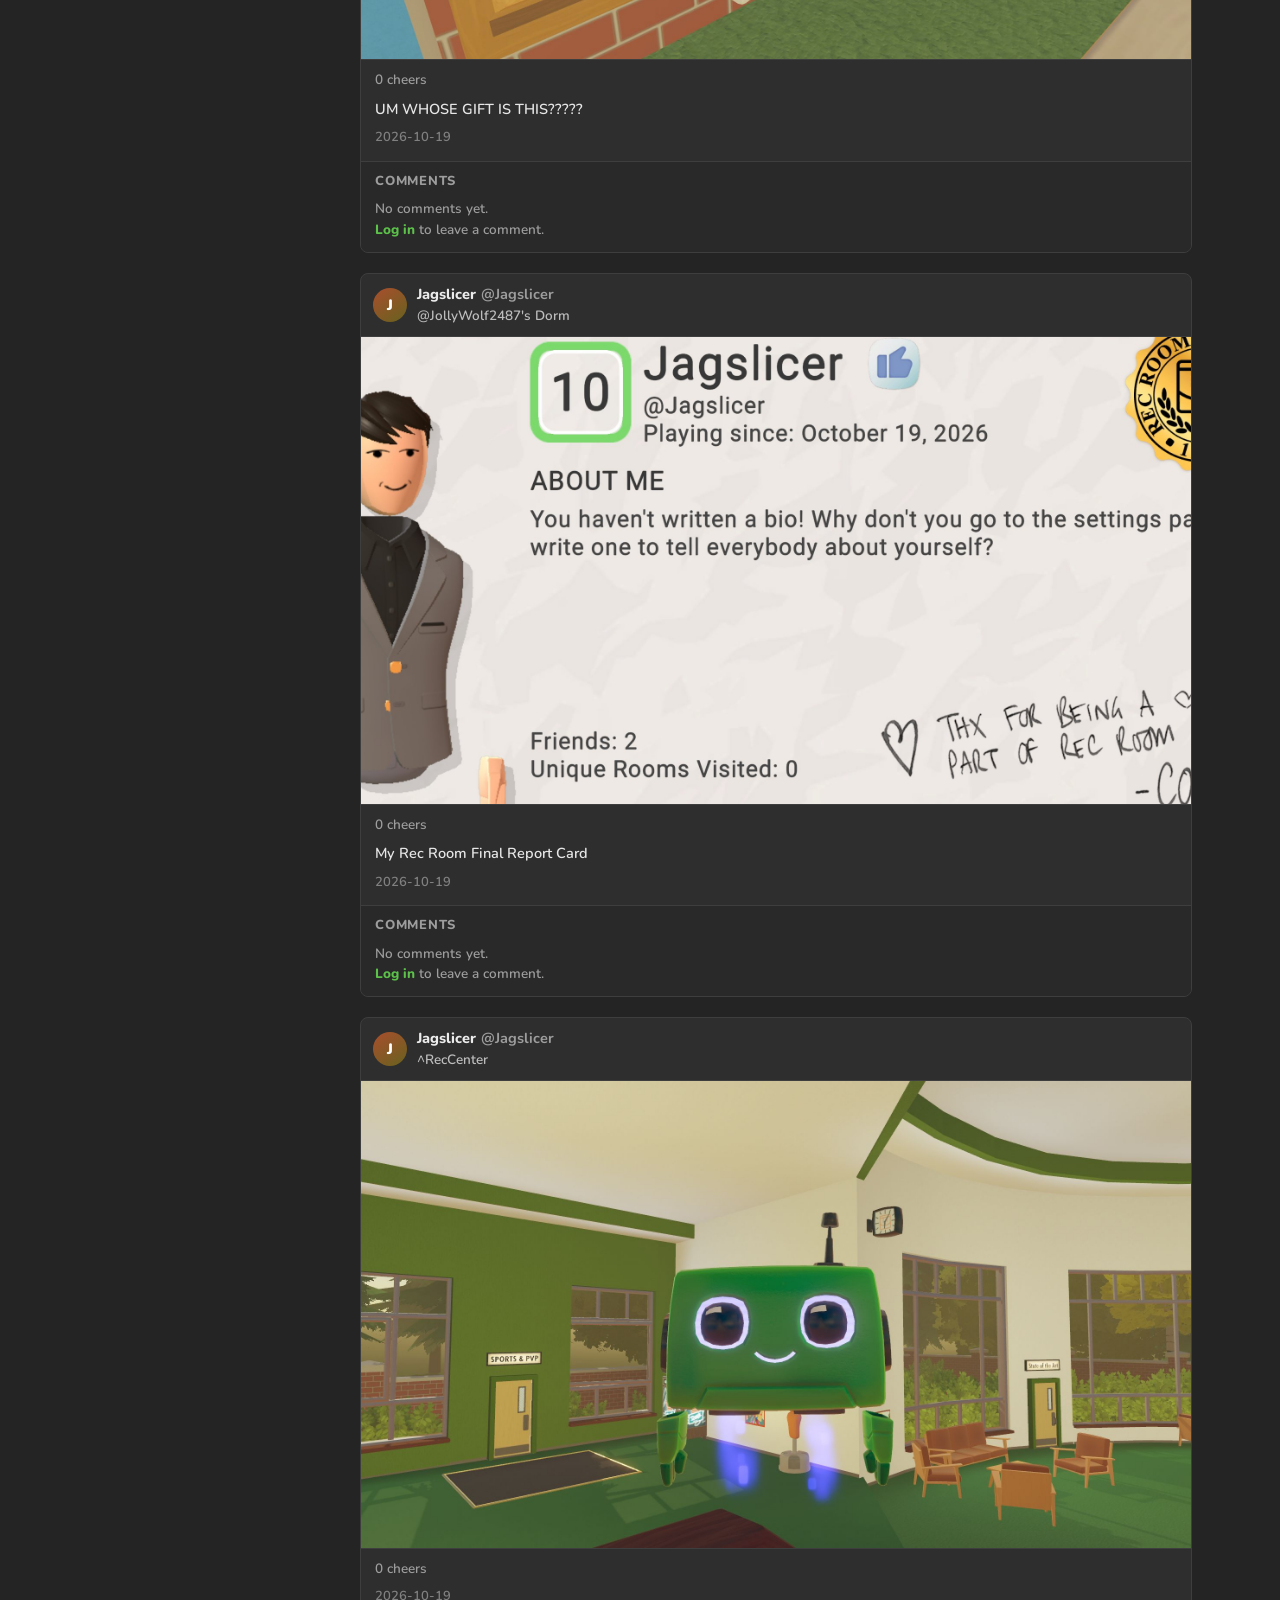
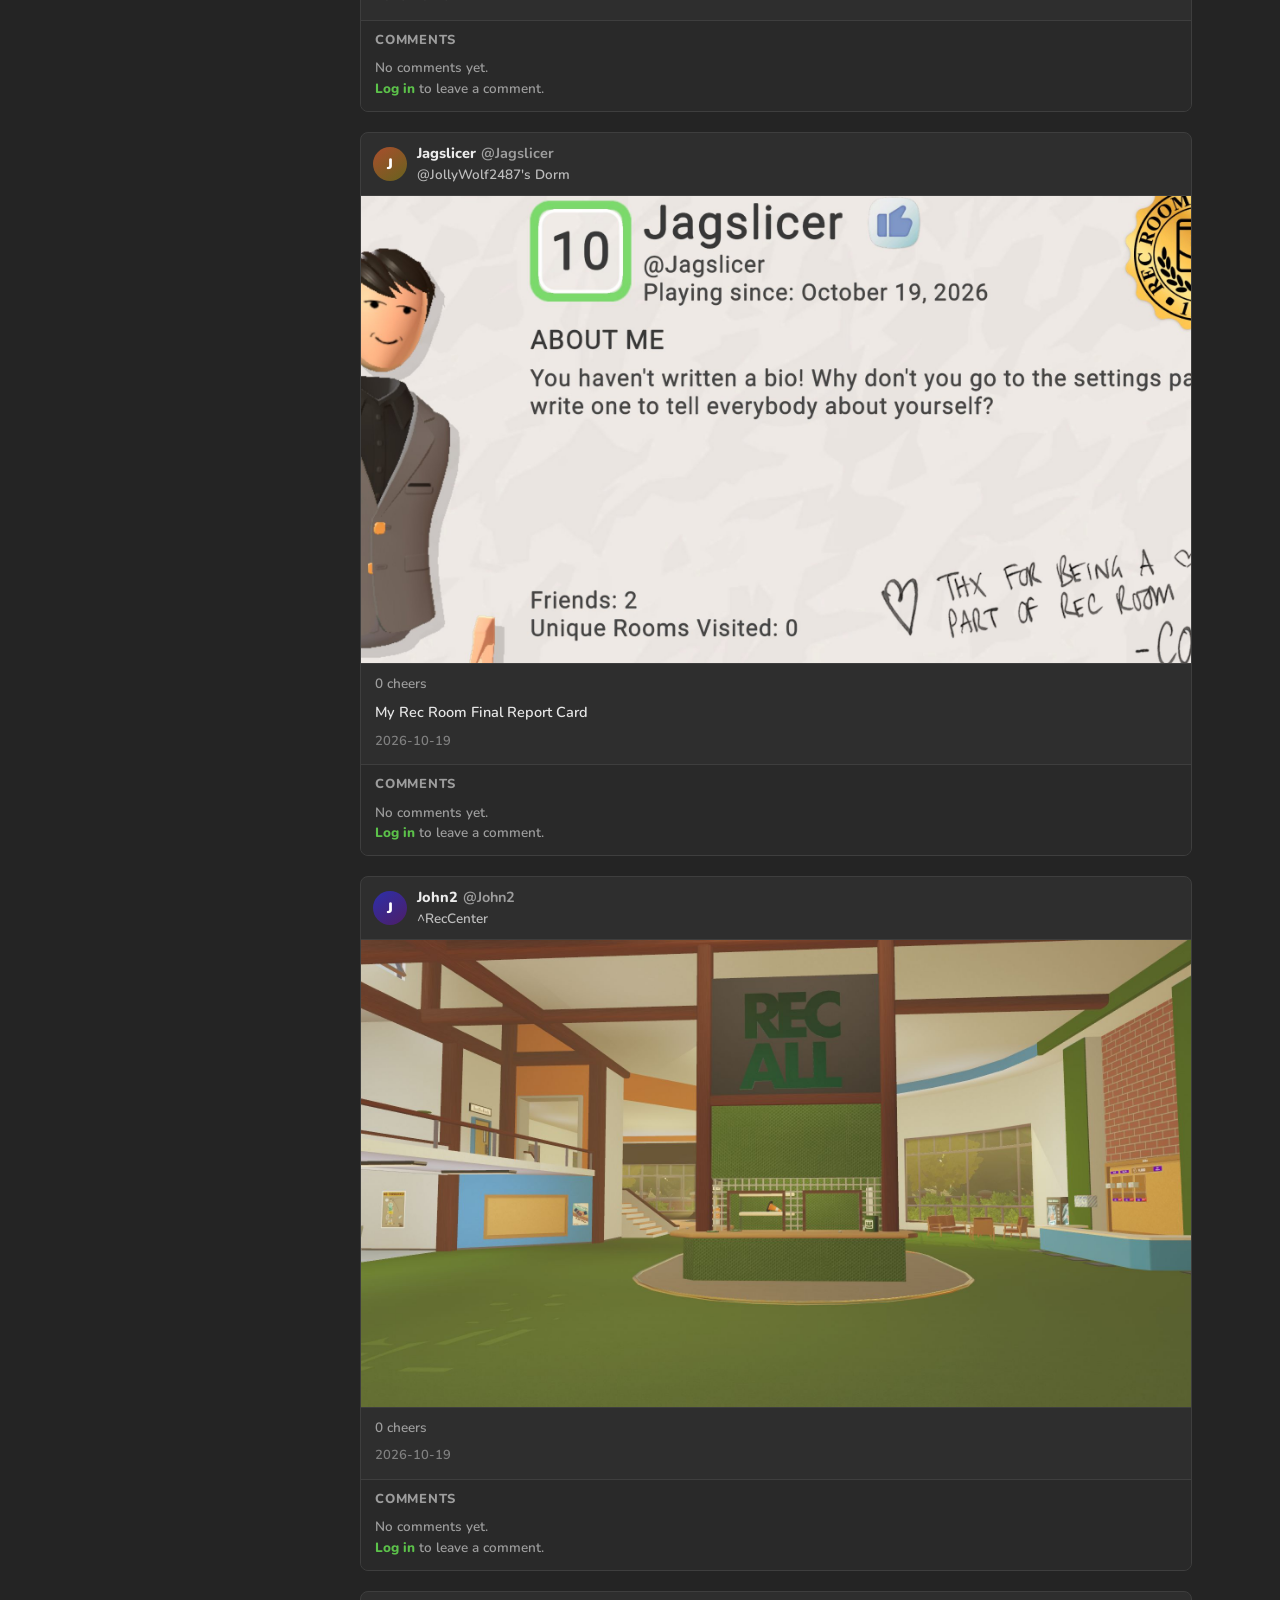
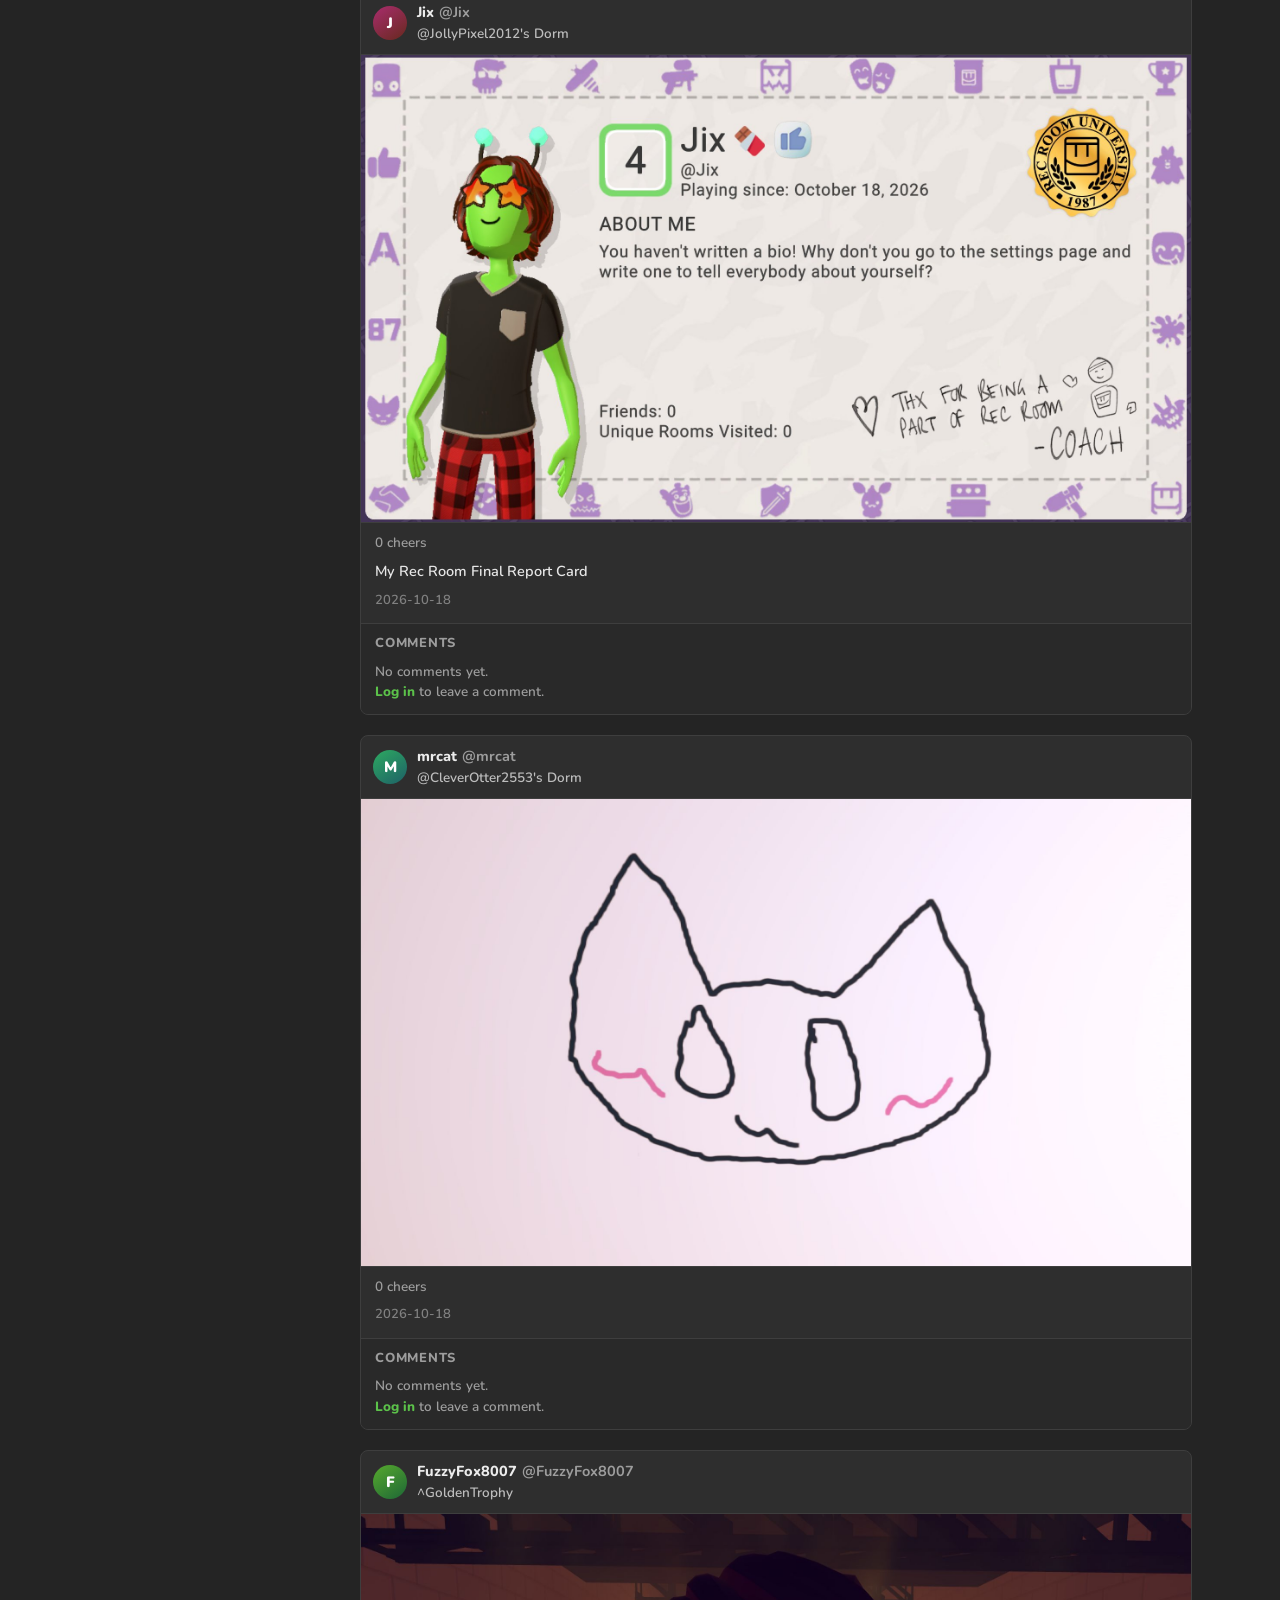
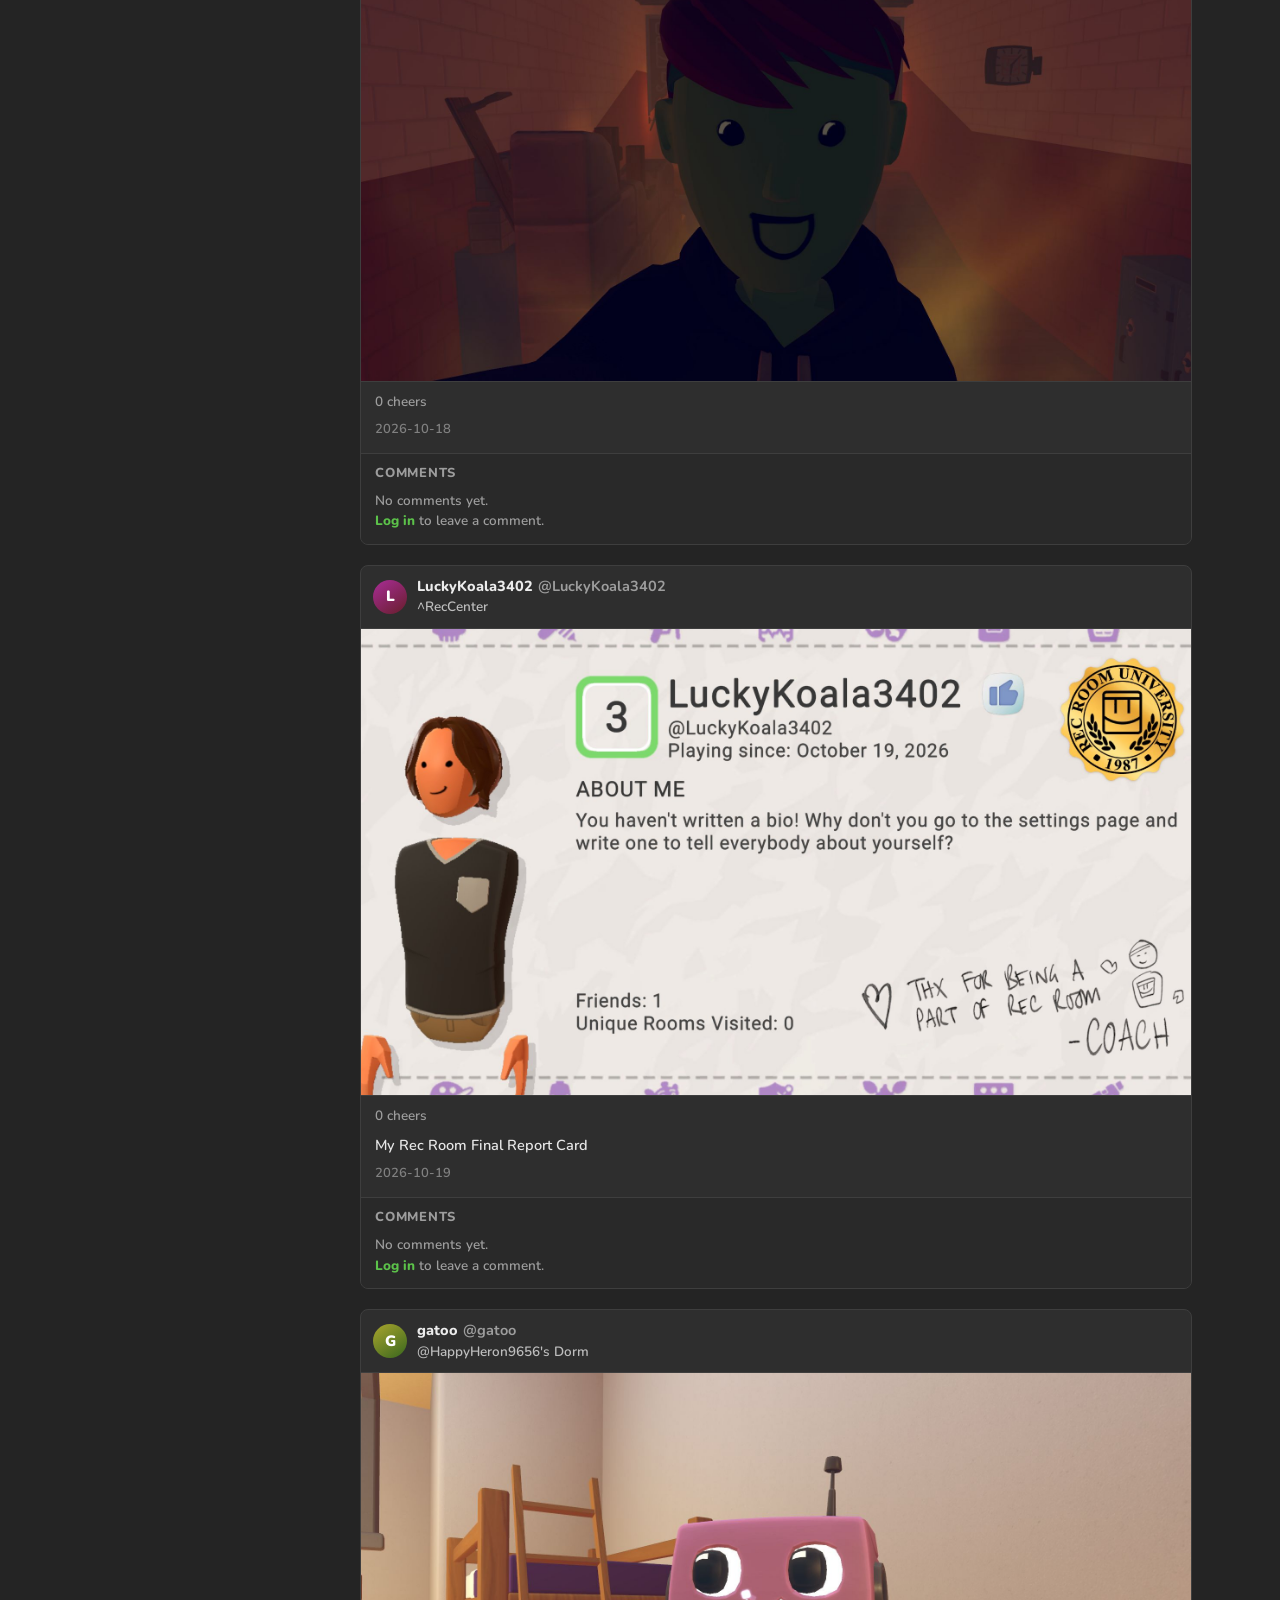
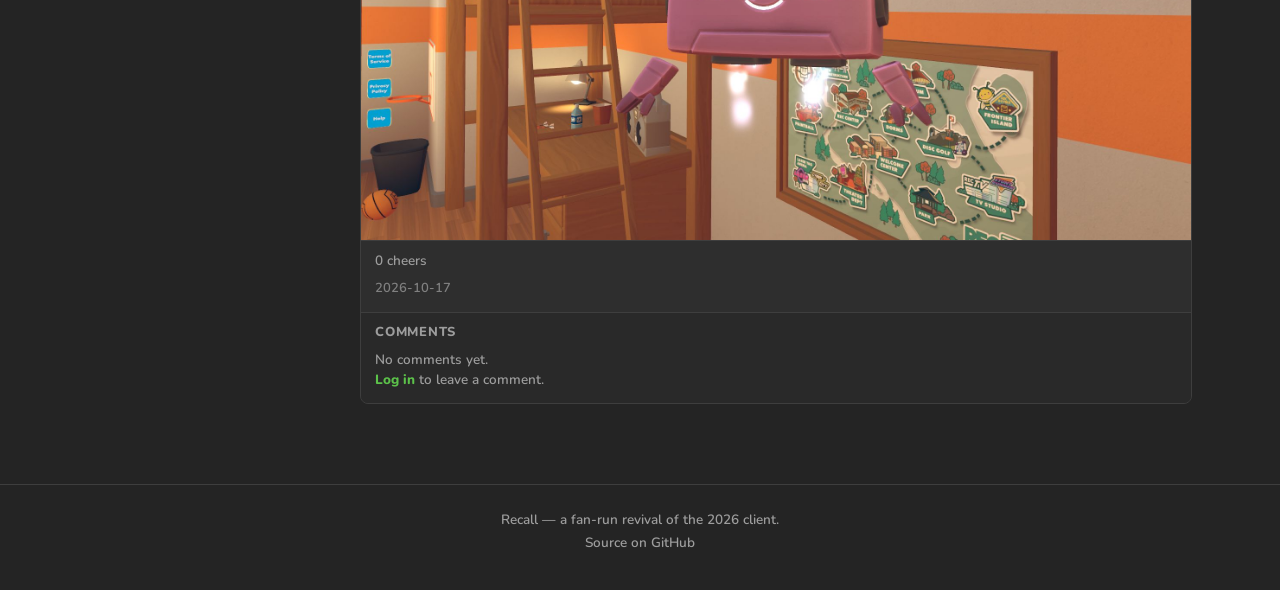
==== commit 0e2ce48b: "Add player search and profile pages A magnifier beside Log in opens a search overlay with People and" ====
--- a/index.html
+++ b/index.html
@@ -91,6 +91,7 @@
 		</div>
 
 		<script src="site.js"></script>
+		<script src="search.js"></script>
 		<script src="app.js"></script>
 	</body>
 </html>
--- a/styles.css
+++ b/styles.css
@@ -928,3 +928,383 @@
 		height: 62px;
 	}
 }
+
+/* ---------- search ---------- */
+
+.pill.icon {
+	width: 38px;
+	height: 38px;
+	padding: 0;
+}
+
+.pill.icon svg {
+	width: 18px;
+	height: 18px;
+}
+
+.search {
+	position: fixed;
+	inset: 0;
+	z-index: 60;
+	display: flex;
+	justify-content: center;
+	padding: 90px 16px 40px;
+	background: rgba(0, 0, 0, 0.6);
+}
+
+.search[hidden] {
+	display: none;
+}
+
+body.search-open {
+	overflow: hidden;
+}
+
+.search-panel {
+	display: flex;
+	flex-direction: column;
+	width: min(620px, 100%);
+	max-height: 100%;
+	background: var(--bar);
+	border: 1px solid var(--line);
+	border-radius: var(--radius);
+	box-shadow: 0 18px 50px rgba(0, 0, 0, 0.5);
+	overflow: hidden;
+	animation: in 0.15s ease;
+}
+
+.search-head {
+	display: flex;
+	align-items: center;
+	gap: 12px;
+	padding: 14px 16px 10px;
+}
+
+.search-field {
+	position: relative;
+	display: flex;
+	align-items: center;
+	flex: 1;
+}
+
+.search-field input {
+	width: 100%;
+	padding: 9px 34px 9px 16px;
+	background: var(--panel);
+	border: 2px solid var(--green);
+	border-radius: 999px;
+	color: var(--text);
+	font-family: inherit;
+	font-size: 15px;
+	font-weight: 700;
+	outline: none;
+	appearance: none;
+}
+
+.search-field input::-webkit-search-cancel-button {
+	display: none;
+}
+
+.search-clear,
+.search-close {
+	background: none;
+	border: 0;
+	color: var(--muted);
+	font-size: 22px;
+	line-height: 1;
+	cursor: pointer;
+	font-family: inherit;
+}
+
+.search-clear {
+	position: absolute;
+	right: 12px;
+}
+
+.search-clear:hover,
+.search-close:hover {
+	color: #fff;
+}
+
+.search-tabs {
+	display: flex;
+	gap: 22px;
+	padding: 0 20px;
+	border-bottom: 1px solid var(--line);
+}
+
+.search-tab {
+	padding: 6px 2px 10px;
+	background: none;
+	border: 0;
+	border-bottom: 3px solid transparent;
+	color: var(--muted);
+	font-family: inherit;
+	font-size: 15px;
+	font-weight: 800;
+	cursor: pointer;
+}
+
+.search-tab.is-on {
+	color: var(--green);
+	border-bottom-color: var(--green);
+}
+
+.search-results {
+	padding: 10px;
+	overflow-y: auto;
+}
+
+.search-row {
+	display: flex;
+	align-items: center;
+	gap: 12px;
+	padding: 10px;
+	border-radius: var(--radius);
+}
+
+.search-row:hover {
+	background: var(--panel);
+}
+
+.search-avatar {
+	display: grid;
+	place-items: center;
+	width: 52px;
+	height: 52px;
+	flex: none;
+	border-radius: 12px;
+	background: var(--art, var(--panel-2));
+	color: #fff;
+	font-size: 20px;
+	font-weight: 900;
+	overflow: hidden;
+}
+
+.search-avatar img {
+	width: 100%;
+	height: 100%;
+	object-fit: cover;
+	grid-area: 1 / 1;
+}
+
+.search-who {
+	min-width: 0;
+}
+
+.search-name {
+	font-size: 16px;
+	font-weight: 800;
+	overflow-wrap: anywhere;
+}
+
+.search-handle {
+	font-size: 13.5px;
+	color: var(--muted);
+	font-weight: 700;
+}
+
+.search-note,
+.search-empty {
+	margin: 0;
+	padding: 24px 12px;
+	color: var(--muted);
+	text-align: center;
+}
+
+.search-empty p {
+	margin: 14px auto 0;
+	max-width: 42ch;
+}
+
+.search-empty-mark {
+	display: grid;
+	place-items: center;
+	width: 72px;
+	height: 72px;
+	margin: 20px auto 0;
+	border: 4px solid var(--green);
+	border-radius: 50%;
+	color: var(--green);
+	font-size: 34px;
+	font-weight: 900;
+}
+
+/* ---------- profile pictures in the feed ---------- */
+
+.avatar {
+	overflow: hidden;
+}
+
+.avatar img {
+	width: 100%;
+	height: 100%;
+	object-fit: cover;
+	grid-area: 1 / 1;
+}
+
+.post-author {
+	display: flex;
+	align-items: center;
+	gap: 10px;
+	min-width: 0;
+}
+
+.post-author:hover .who .name {
+	color: var(--green);
+}
+
+/* ---------- profile page ---------- */
+
+.profile {
+	max-width: 1000px;
+	margin: 0 auto;
+	padding: 22px 20px 50px;
+}
+
+.profile-head {
+	background: var(--panel);
+	border: 1px solid var(--line);
+	border-radius: var(--radius);
+	overflow: hidden;
+}
+
+.profile-banner {
+	position: relative;
+	height: 190px;
+	background: var(--art);
+}
+
+.profile-banner img {
+	width: 100%;
+	height: 100%;
+	object-fit: cover;
+}
+
+.profile-bar {
+	display: flex;
+	align-items: flex-end;
+	gap: 16px;
+	padding: 0 22px;
+	margin-top: -46px;
+}
+
+.profile-pfp {
+	display: grid;
+	place-items: center;
+	width: 112px;
+	height: 112px;
+	flex: none;
+	border: 4px solid var(--panel);
+	border-radius: 50%;
+	background: var(--art);
+	color: #fff;
+	font-size: 44px;
+	font-weight: 900;
+	overflow: hidden;
+}
+
+.profile-pfp img {
+	width: 100%;
+	height: 100%;
+	object-fit: cover;
+	grid-area: 1 / 1;
+}
+
+.profile-who {
+	padding-bottom: 10px;
+	min-width: 0;
+}
+
+.profile-who h1 {
+	font-size: 26px;
+	overflow-wrap: anywhere;
+}
+
+.profile-handle {
+	margin: 2px 0 0;
+	color: var(--muted);
+	font-size: 15px;
+	font-weight: 700;
+}
+
+.profile-emoji {
+	margin-left: 8px;
+}
+
+.profile-about {
+	padding: 14px 22px 20px;
+}
+
+.profile-bio {
+	margin: 0;
+	max-width: 70ch;
+	overflow-wrap: anywhere;
+	white-space: pre-wrap;
+}
+
+.profile-joined {
+	margin: 12px 0 0;
+	color: var(--muted);
+	font-size: 13.5px;
+}
+
+.profile-tabs-wrap {
+	margin-top: 22px;
+}
+
+.profile-panel {
+	margin-top: 16px;
+}
+
+.profile-photos {
+	display: grid;
+	grid-template-columns: repeat(auto-fill, minmax(190px, 1fr));
+	gap: 14px;
+}
+
+.profile-photo {
+	position: relative;
+	padding: 0;
+	background: var(--panel-2);
+	border: 1px solid var(--line);
+	border-radius: var(--radius);
+	aspect-ratio: 1 / 1;
+	overflow: hidden;
+	cursor: pointer;
+}
+
+.profile-photo img {
+	width: 100%;
+	height: 100%;
+	object-fit: cover;
+}
+
+.profile-photo-cheers {
+	position: absolute;
+	right: 8px;
+	bottom: 8px;
+	padding: 2px 9px;
+	border-radius: 999px;
+	background: rgba(0, 0, 0, 0.62);
+	color: #fff;
+	font-size: 12.5px;
+	font-weight: 800;
+}
+
+.room-card.is-picked {
+	border-color: var(--green);
+	box-shadow: 0 0 0 2px rgba(92, 194, 74, 0.35);
+}
+
+@media (max-width: 880px) {
+	.search {
+		padding-top: 60px;
+	}
+
+	.profile-bar {
+		flex-direction: column;
+		align-items: flex-start;
+		gap: 8px;
+	}
+}
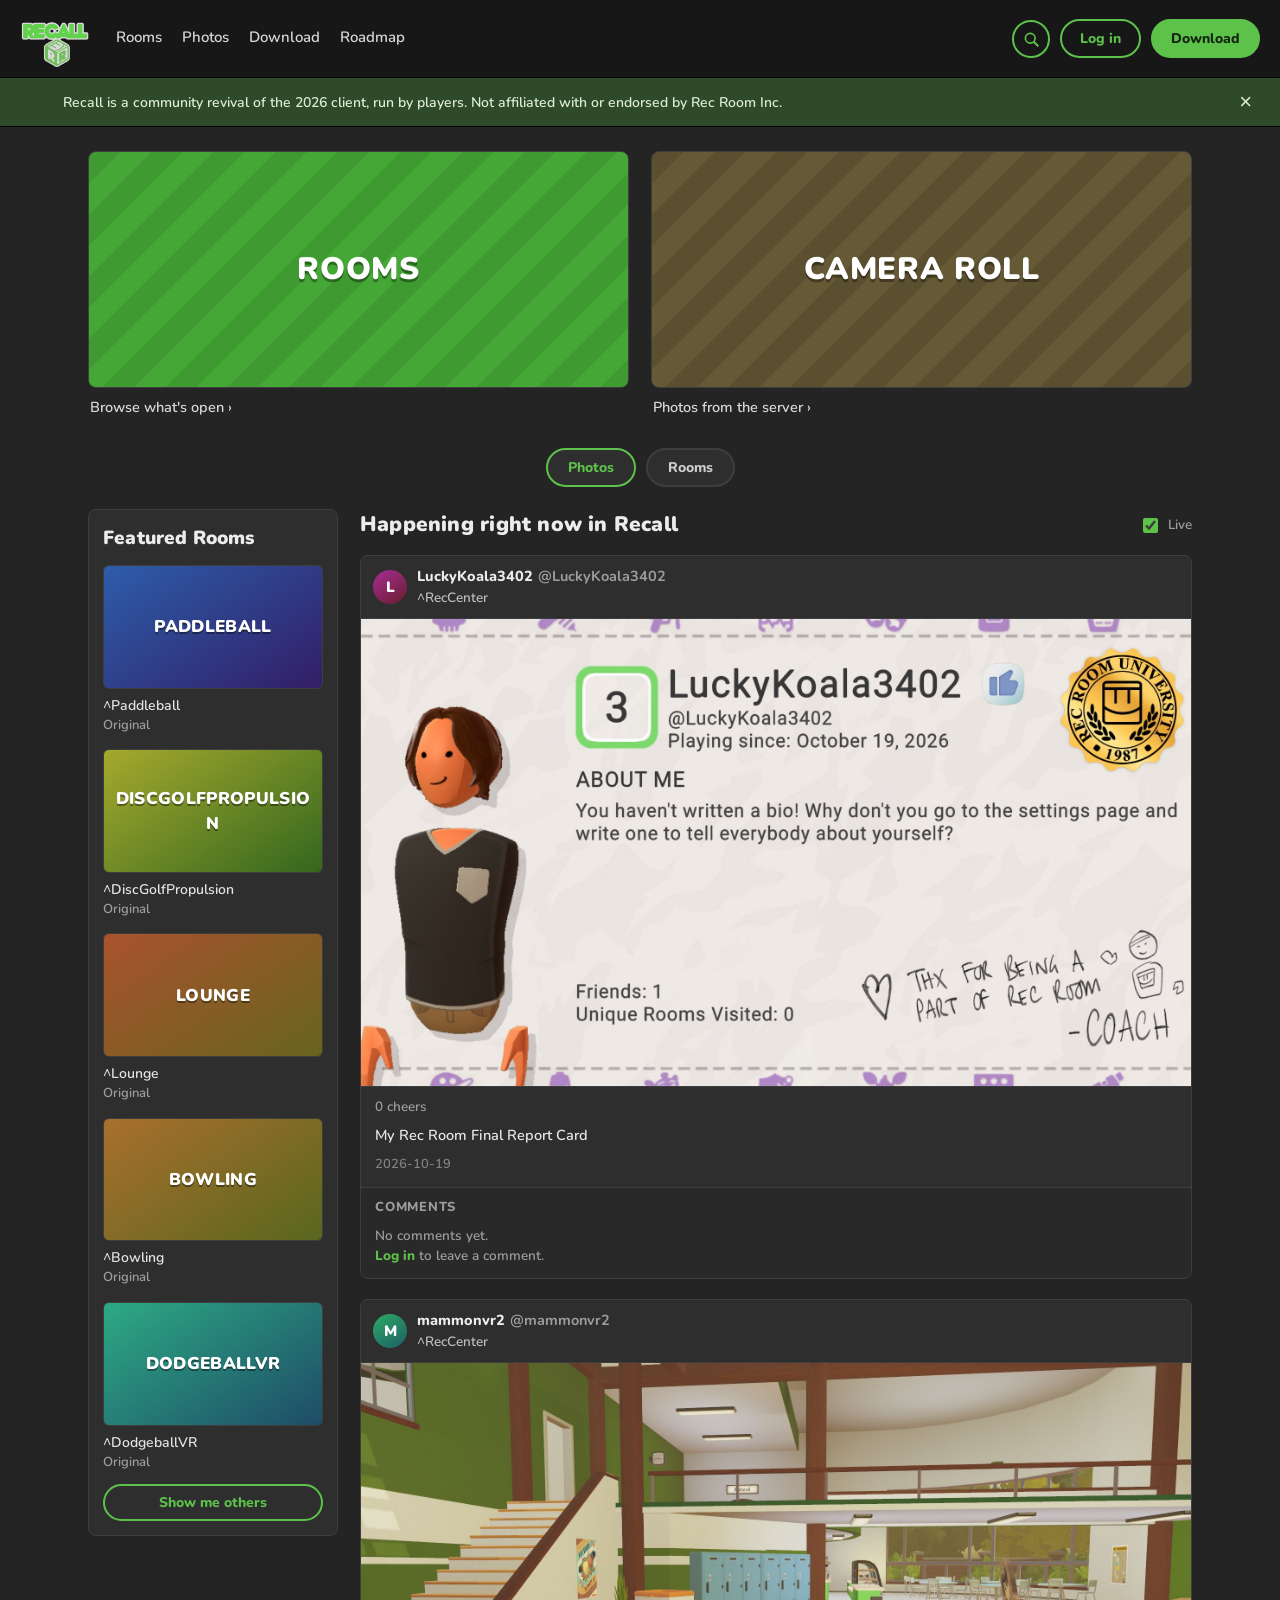
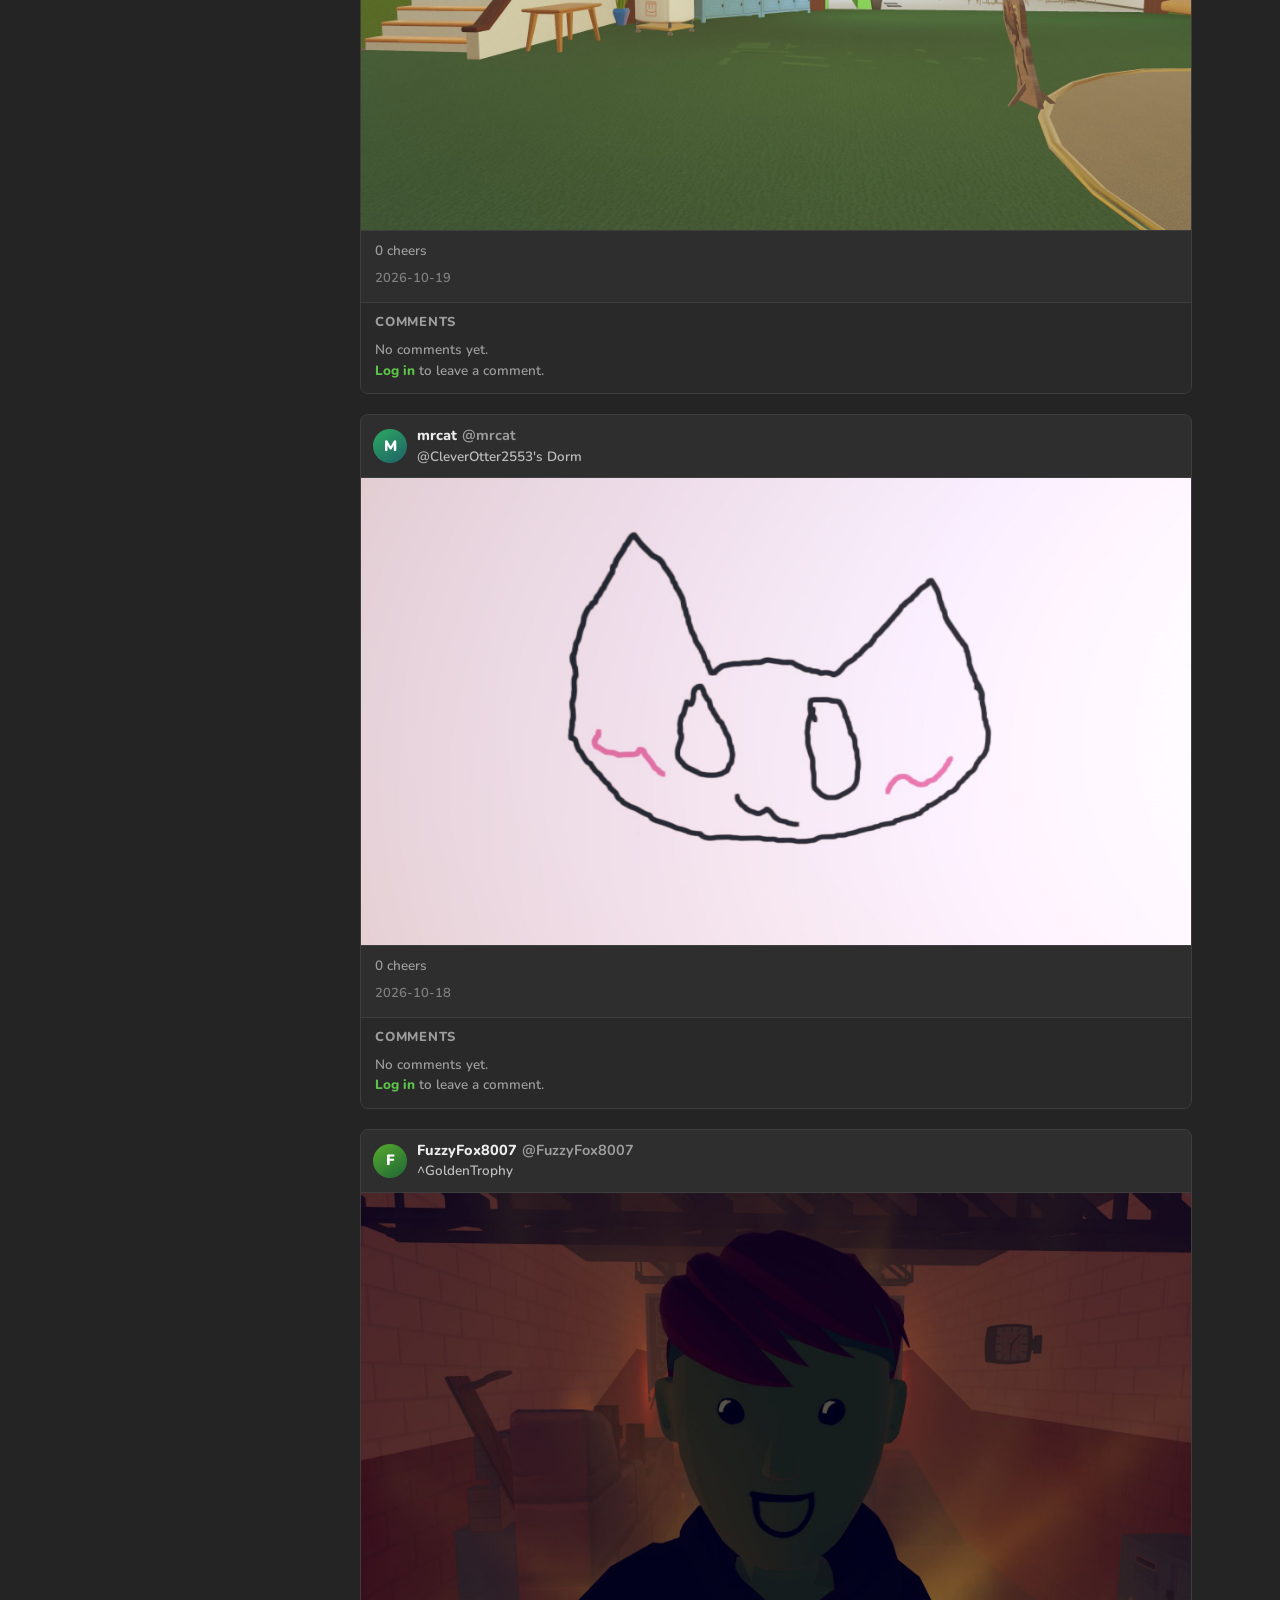
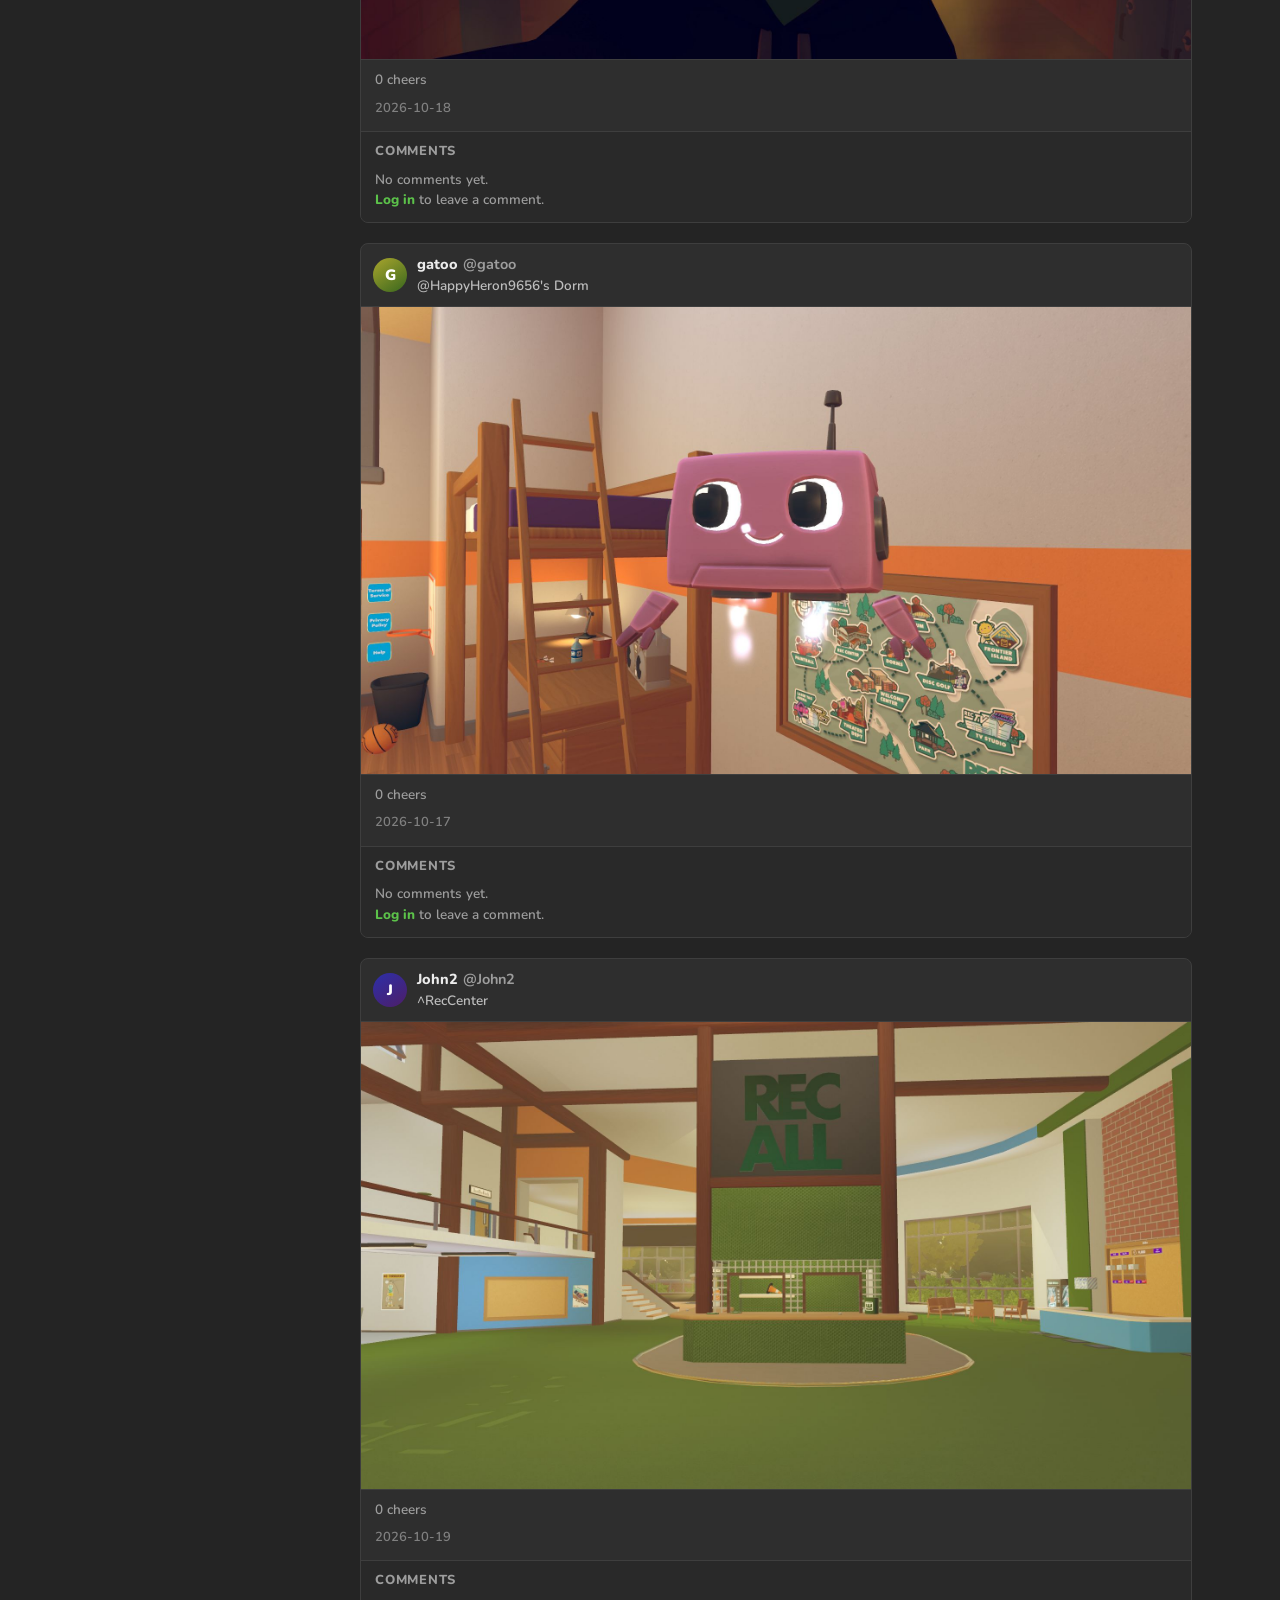
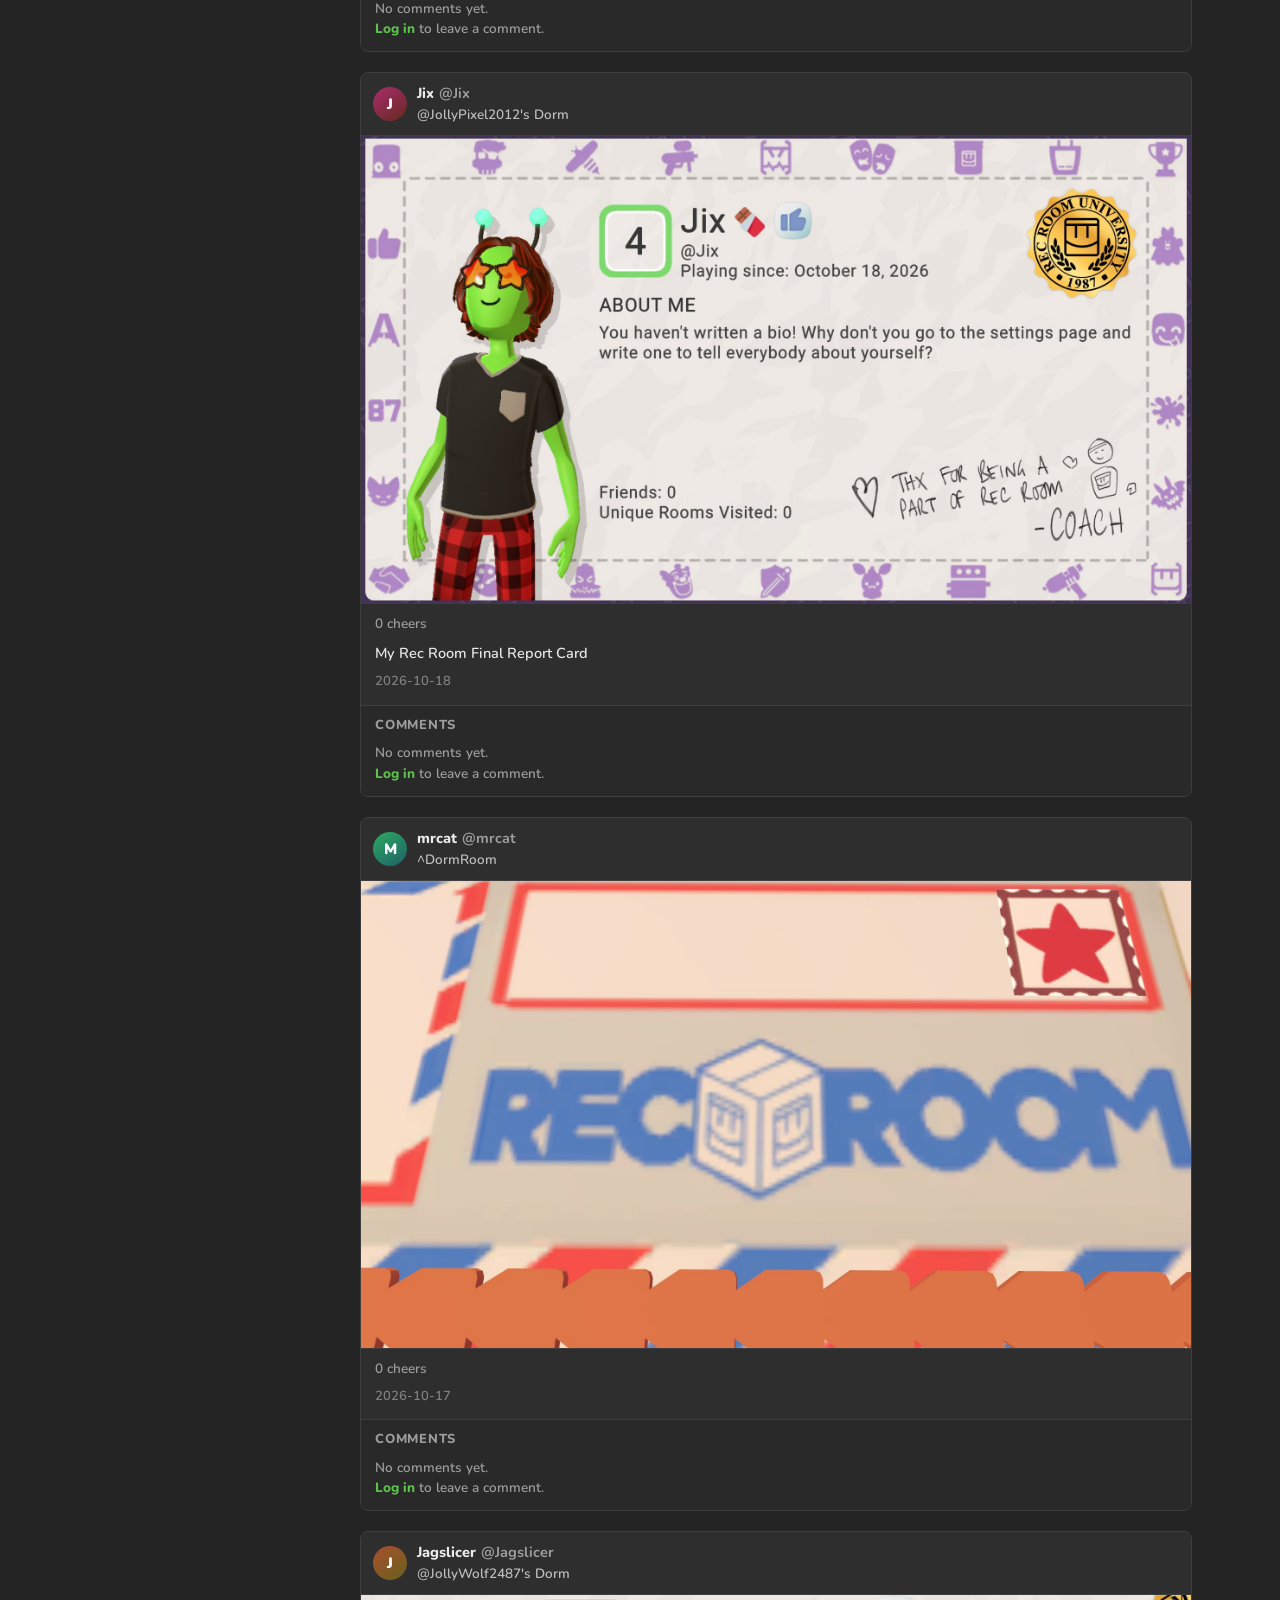
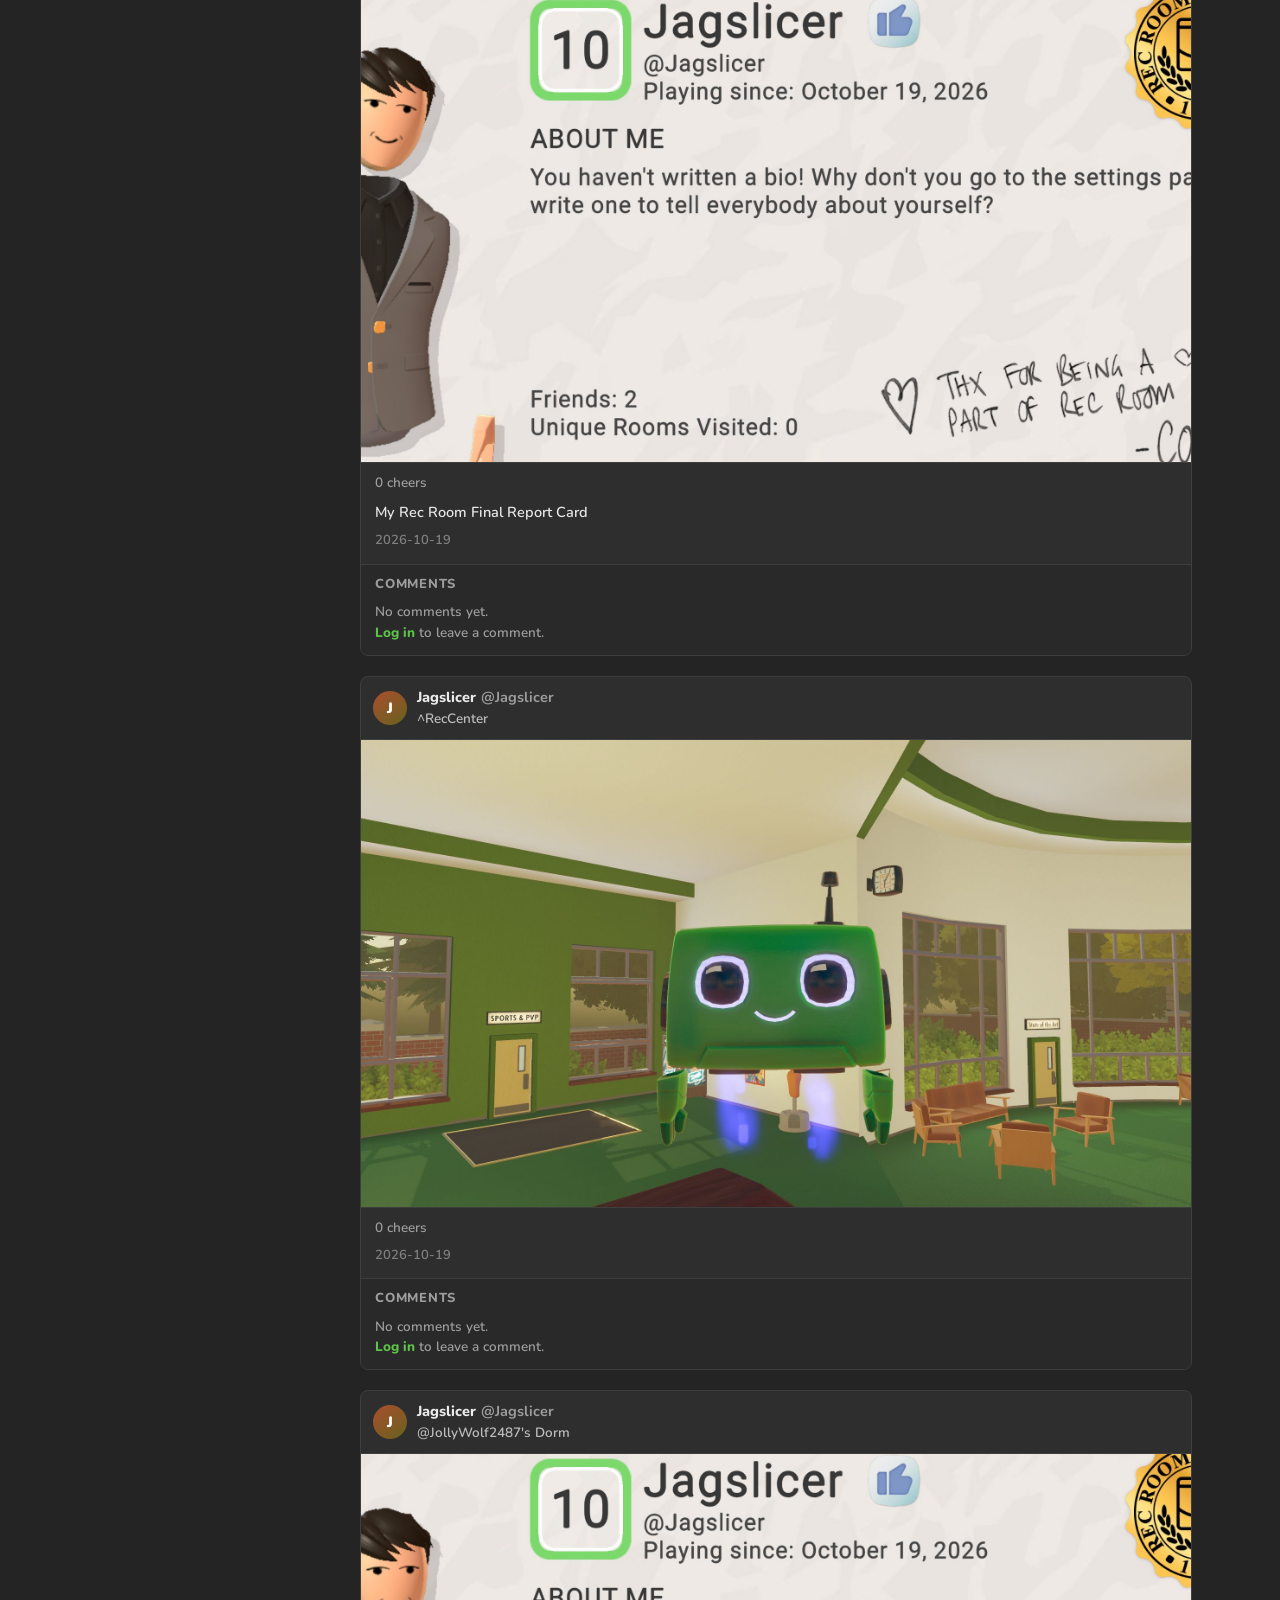
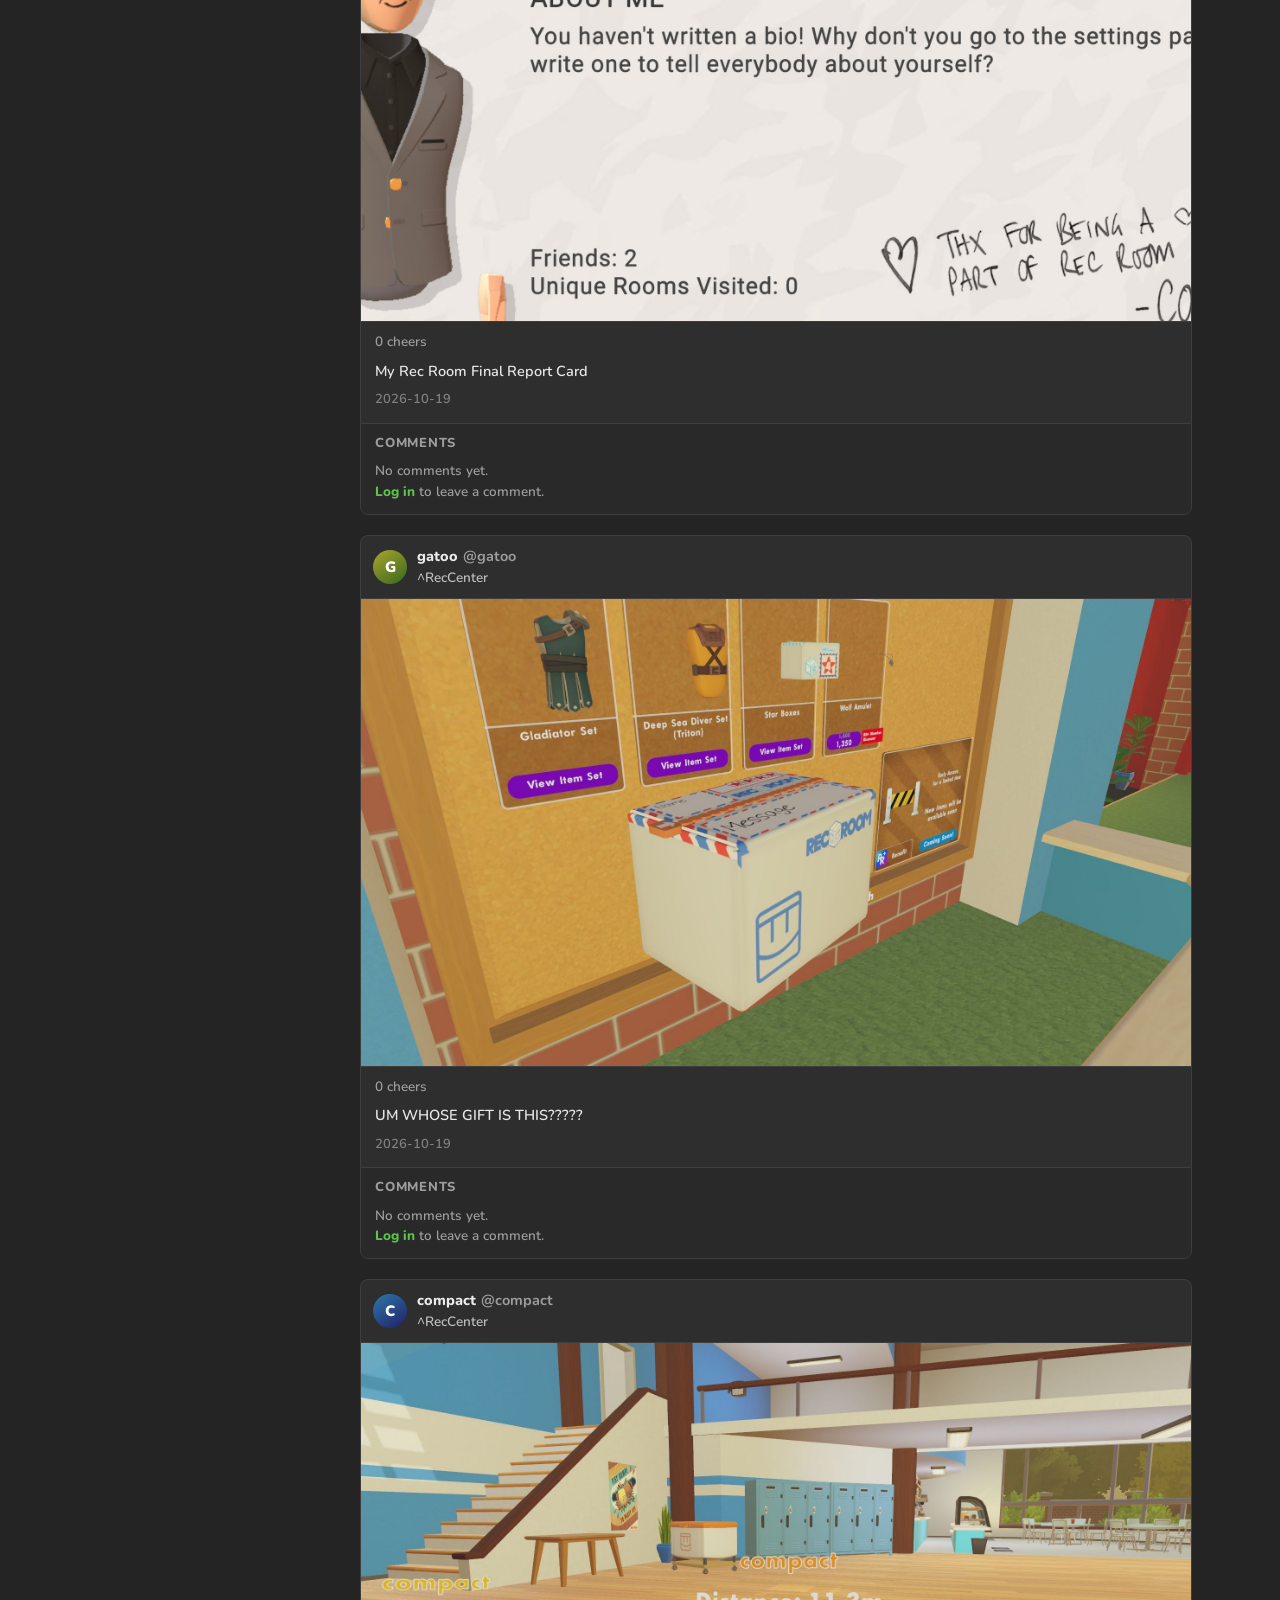
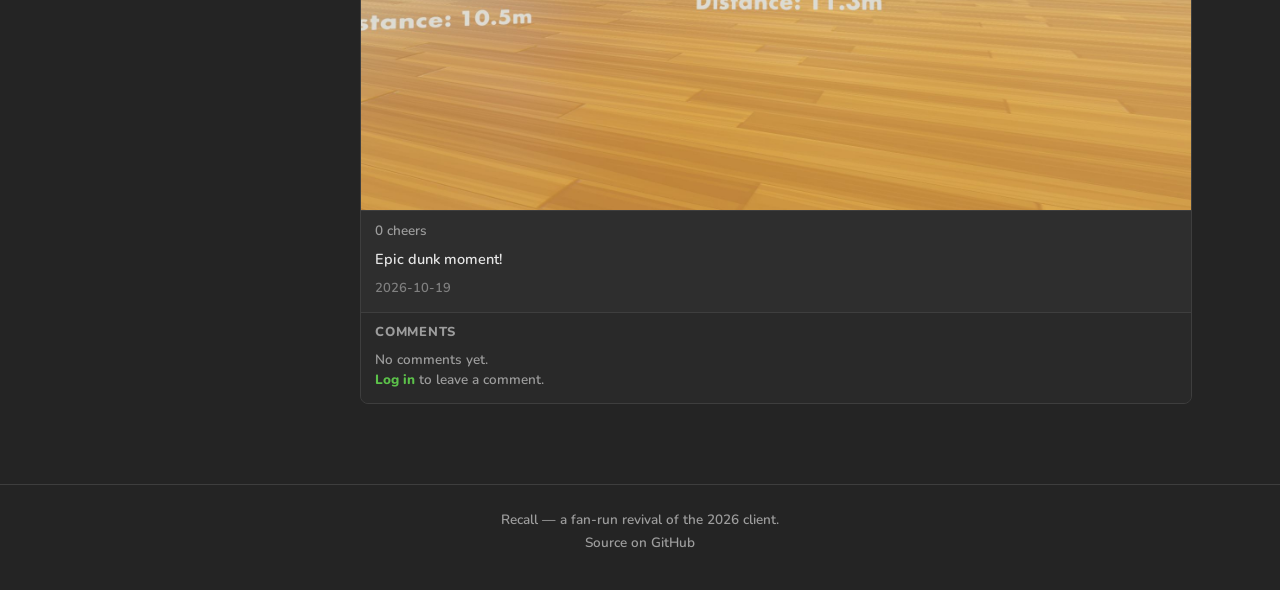
==== commit e0eb29ee: "Add Roadmap page and nav link Co-Authored-By: Claude Opus 5.5 <noreply@anthropic.com>" ====
--- a/index.html
+++ b/index.html
@@ -24,6 +24,7 @@
 				<a href="#rooms">Rooms</a>
 				<a href="#feed">Photos</a>
 				<a href="download.html">Download</a>
+				<a href="roadmap.html">Roadmap</a>
 			</nav>
 			<div class="topbar-right" data-account></div>
 		</header>
--- a/styles.css
+++ b/styles.css
@@ -1308,3 +1308,20 @@
 		gap: 8px;
 	}
 }
+
+/* ---------- roadmap ---------- */
+.rm { max-width: 760px; margin: 0 auto; padding: 40px 16px 60px; }
+.rm h1 { font-size: 2rem; font-weight: 900; margin: 0 0 6px; }
+.rm-sub { color: var(--muted); margin: 0 0 32px; }
+.rm-list { list-style: none; margin: 0; padding: 0 0 0 28px; border-left: 3px solid var(--line); }
+.rm-item { position: relative; margin: 0 0 22px; background: var(--panel); border: 1px solid var(--line); border-radius: var(--radius); padding: 16px 18px; }
+.rm-item::before { content: ""; position: absolute; left: -38px; top: 20px; width: 14px; height: 14px; border-radius: 50%; background: var(--page); border: 3px solid var(--line); }
+.rm-item.is-done::before { background: var(--green); border-color: var(--green); }
+.rm-item.is-now { border-color: var(--green); }
+.rm-item.is-now::before { background: var(--page); border-color: var(--green); box-shadow: 0 0 0 4px rgba(92,194,74,.25); }
+.rm-when { font-size: .8rem; font-weight: 800; text-transform: uppercase; letter-spacing: .06em; color: var(--muted); }
+.rm-item.is-done .rm-when, .rm-item.is-now .rm-when { color: var(--green); }
+.rm-item h2 { font-size: 1.15rem; font-weight: 800; margin: 4px 0 6px; }
+.rm-item p { margin: 0; color: var(--muted); line-height: 1.5; }
+.rm-tag { display: inline-block; margin-left: 8px; font-size: .7rem; font-weight: 800; padding: 2px 8px; border-radius: 99px; background: var(--panel-2); color: var(--text); vertical-align: middle; }
+.rm-item.is-now .rm-tag { background: var(--green); color: #111; }
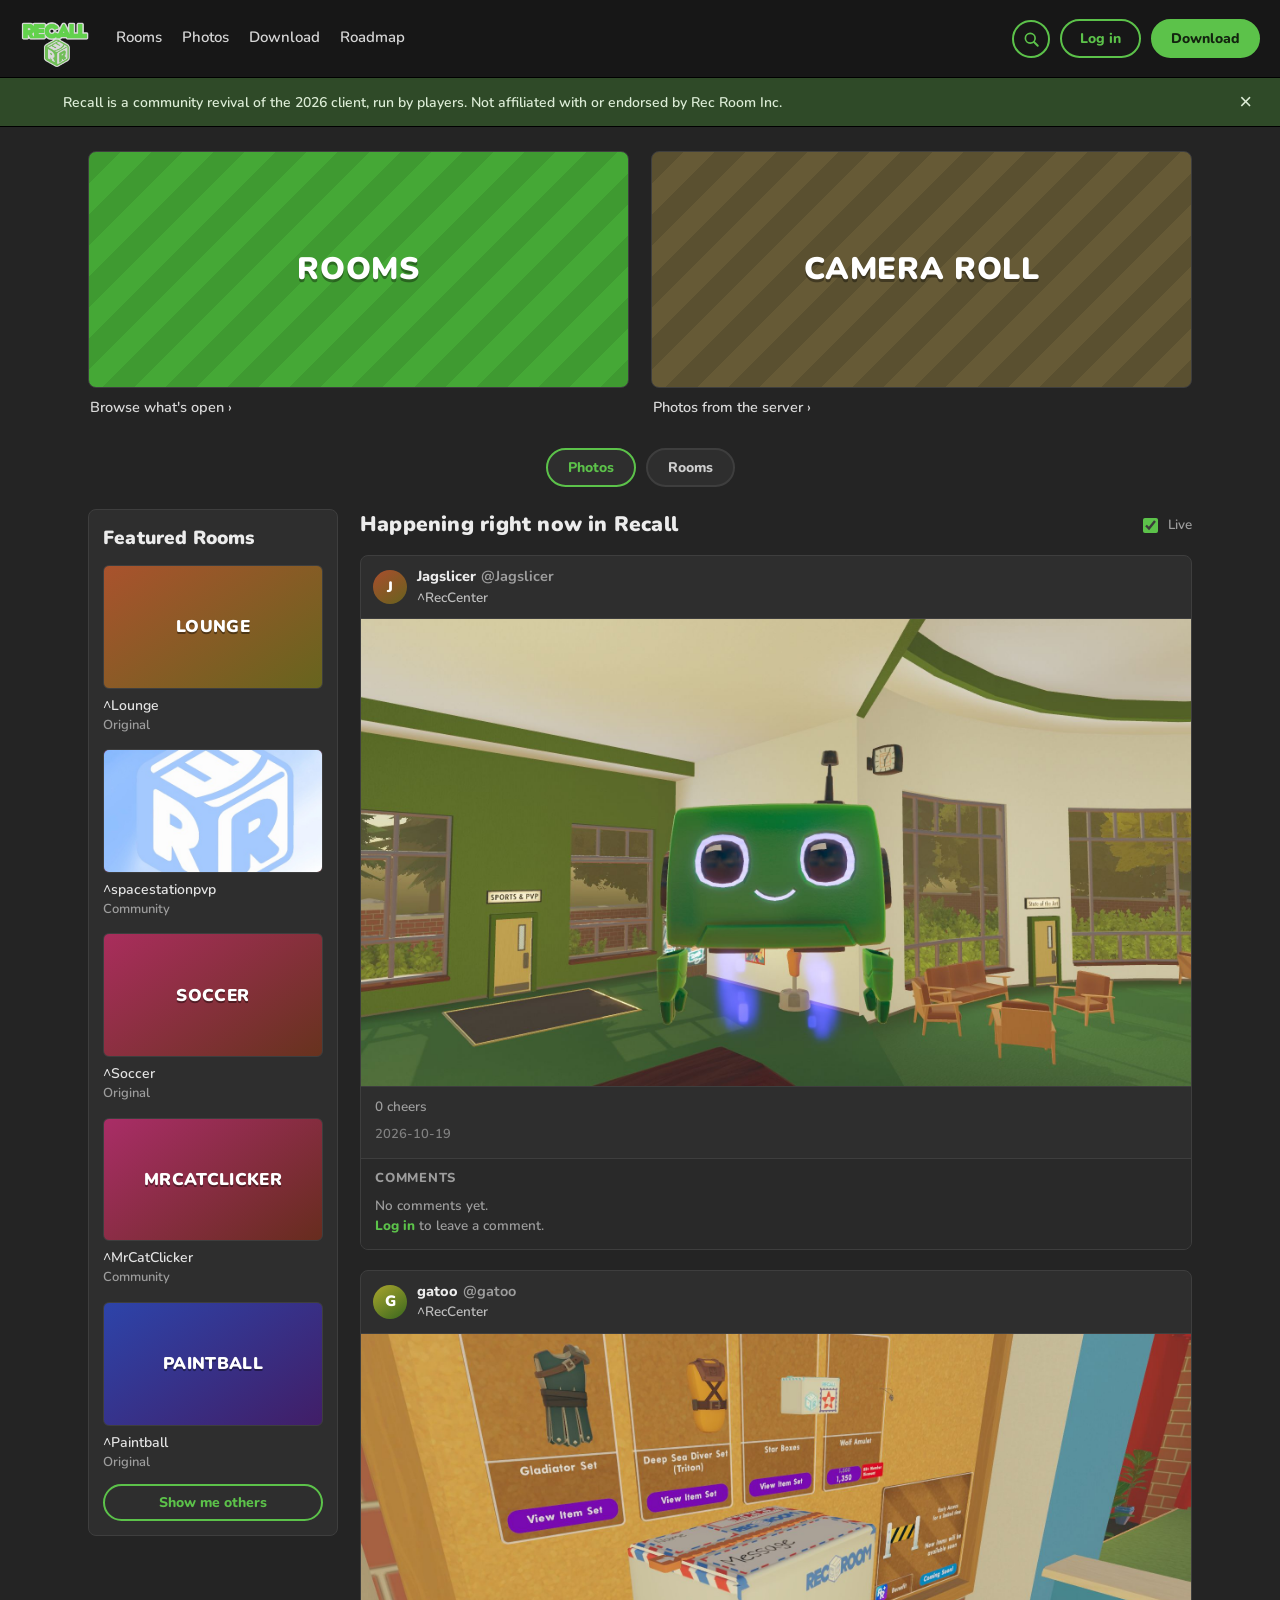
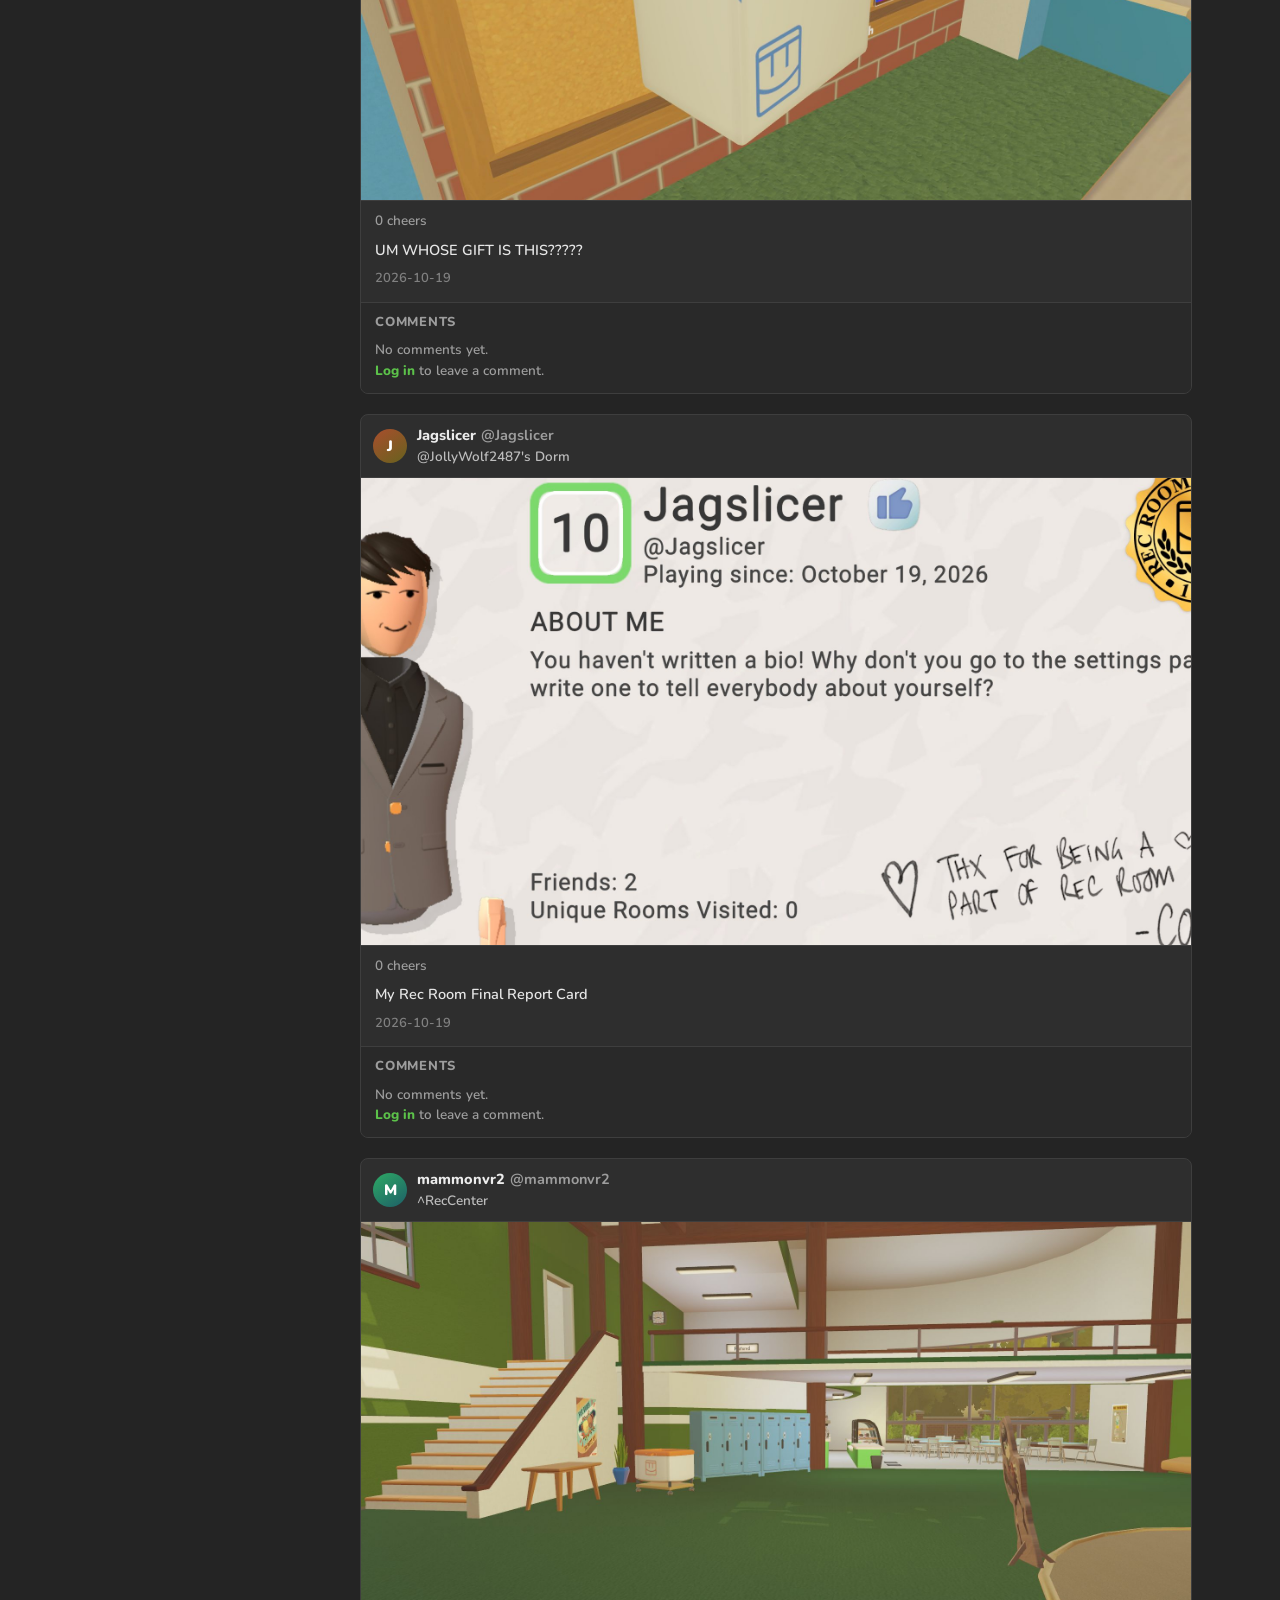
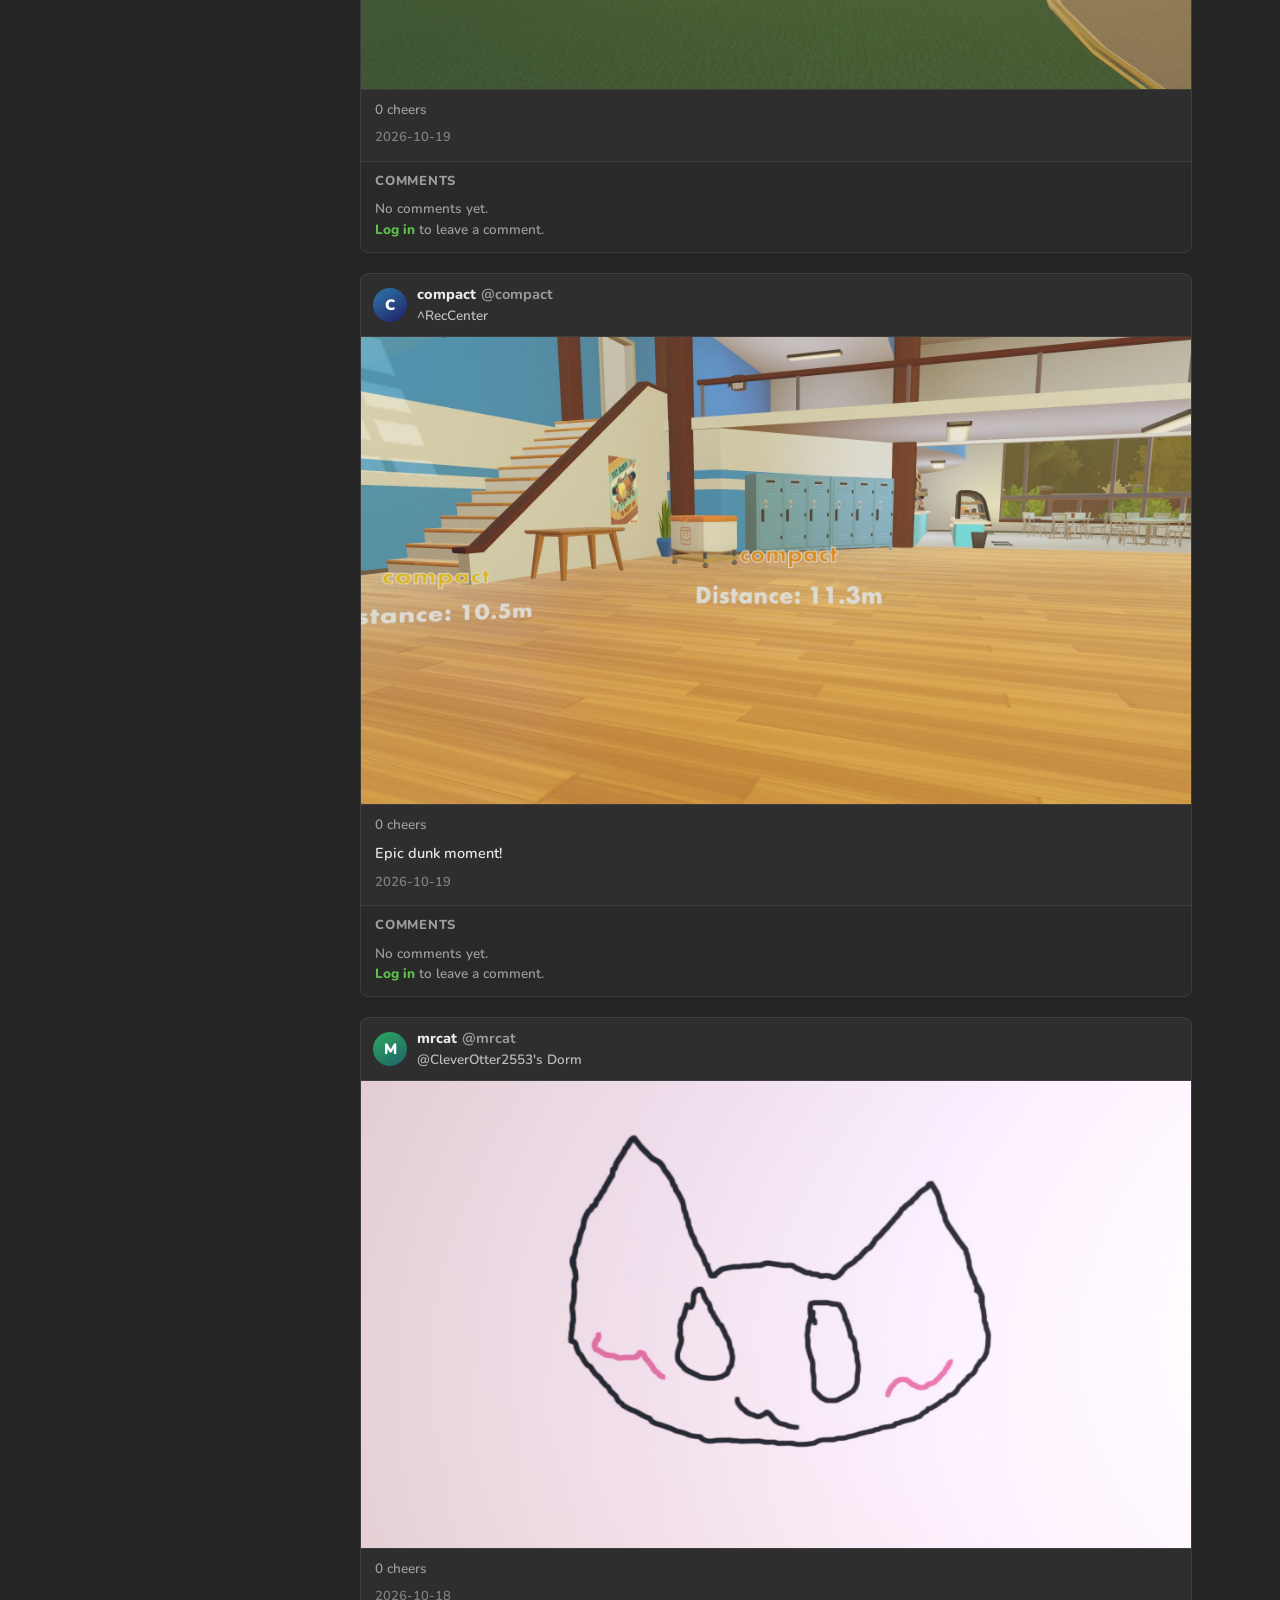
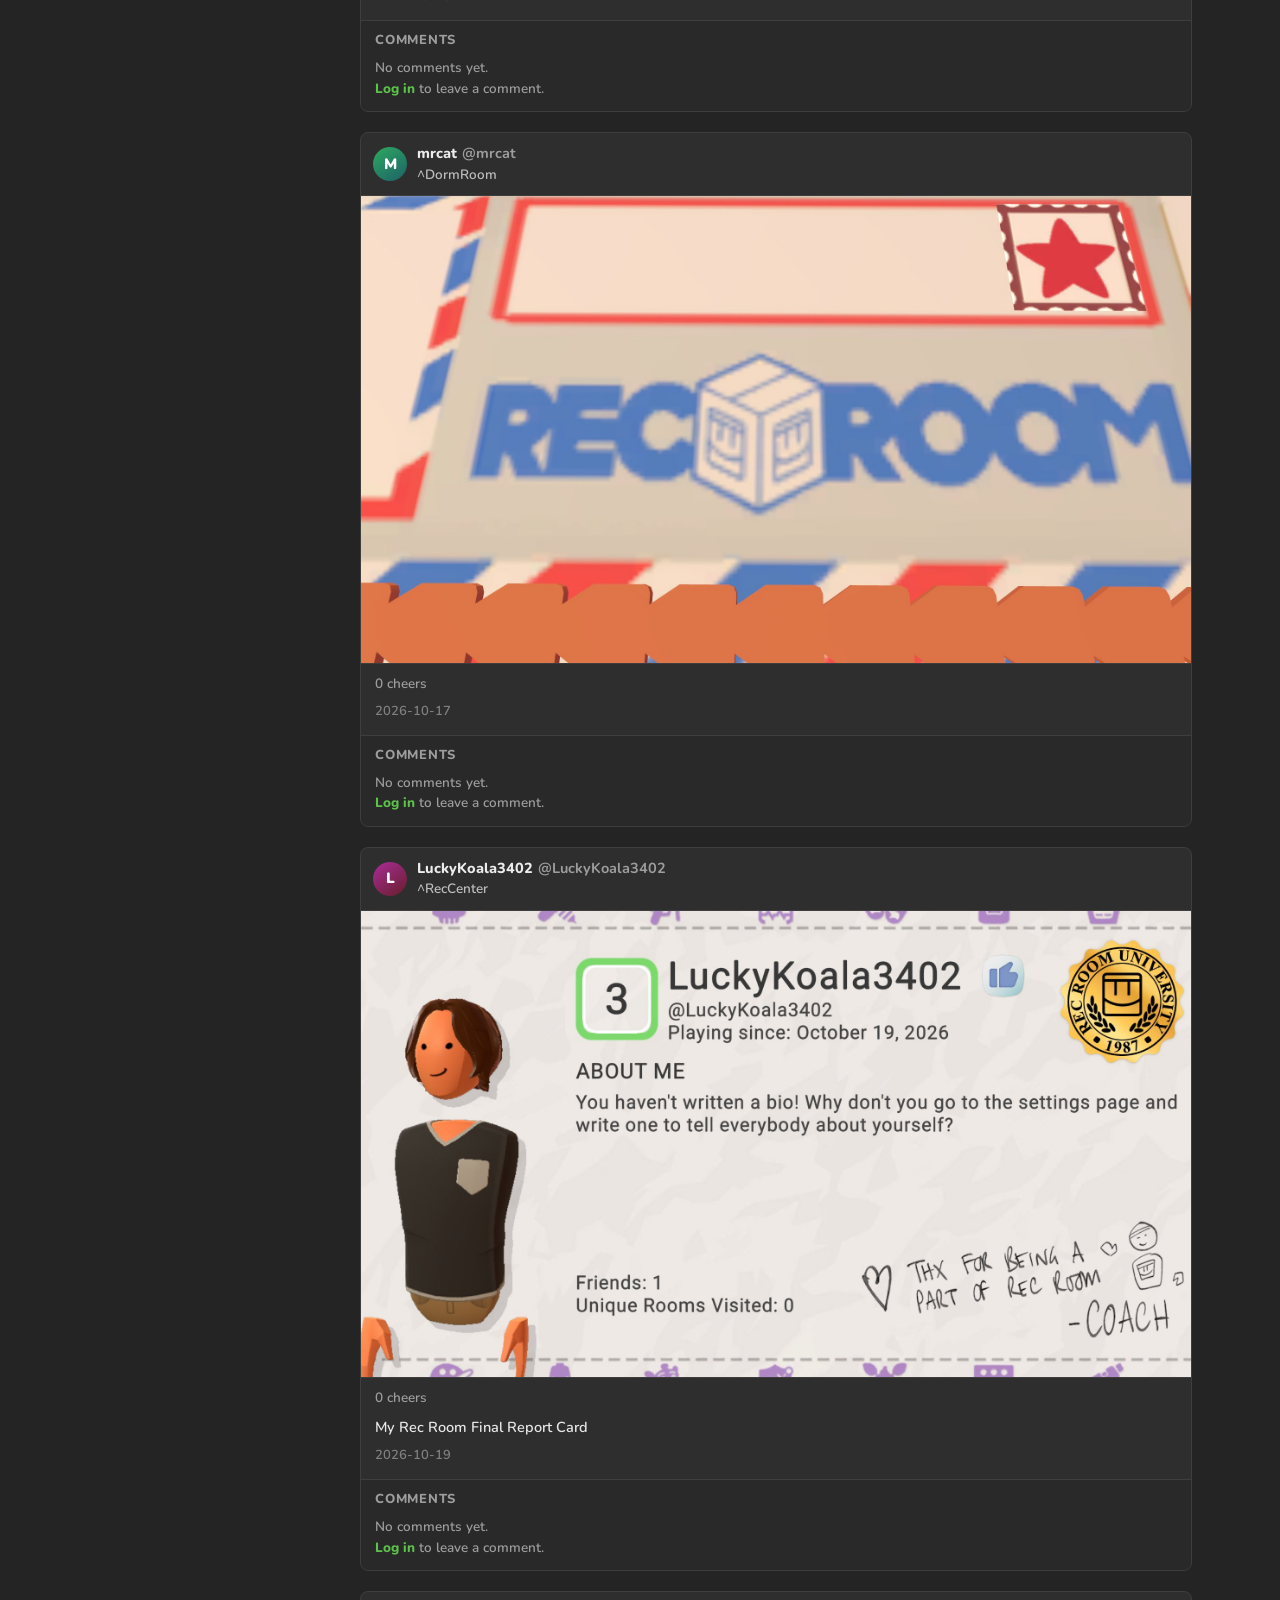
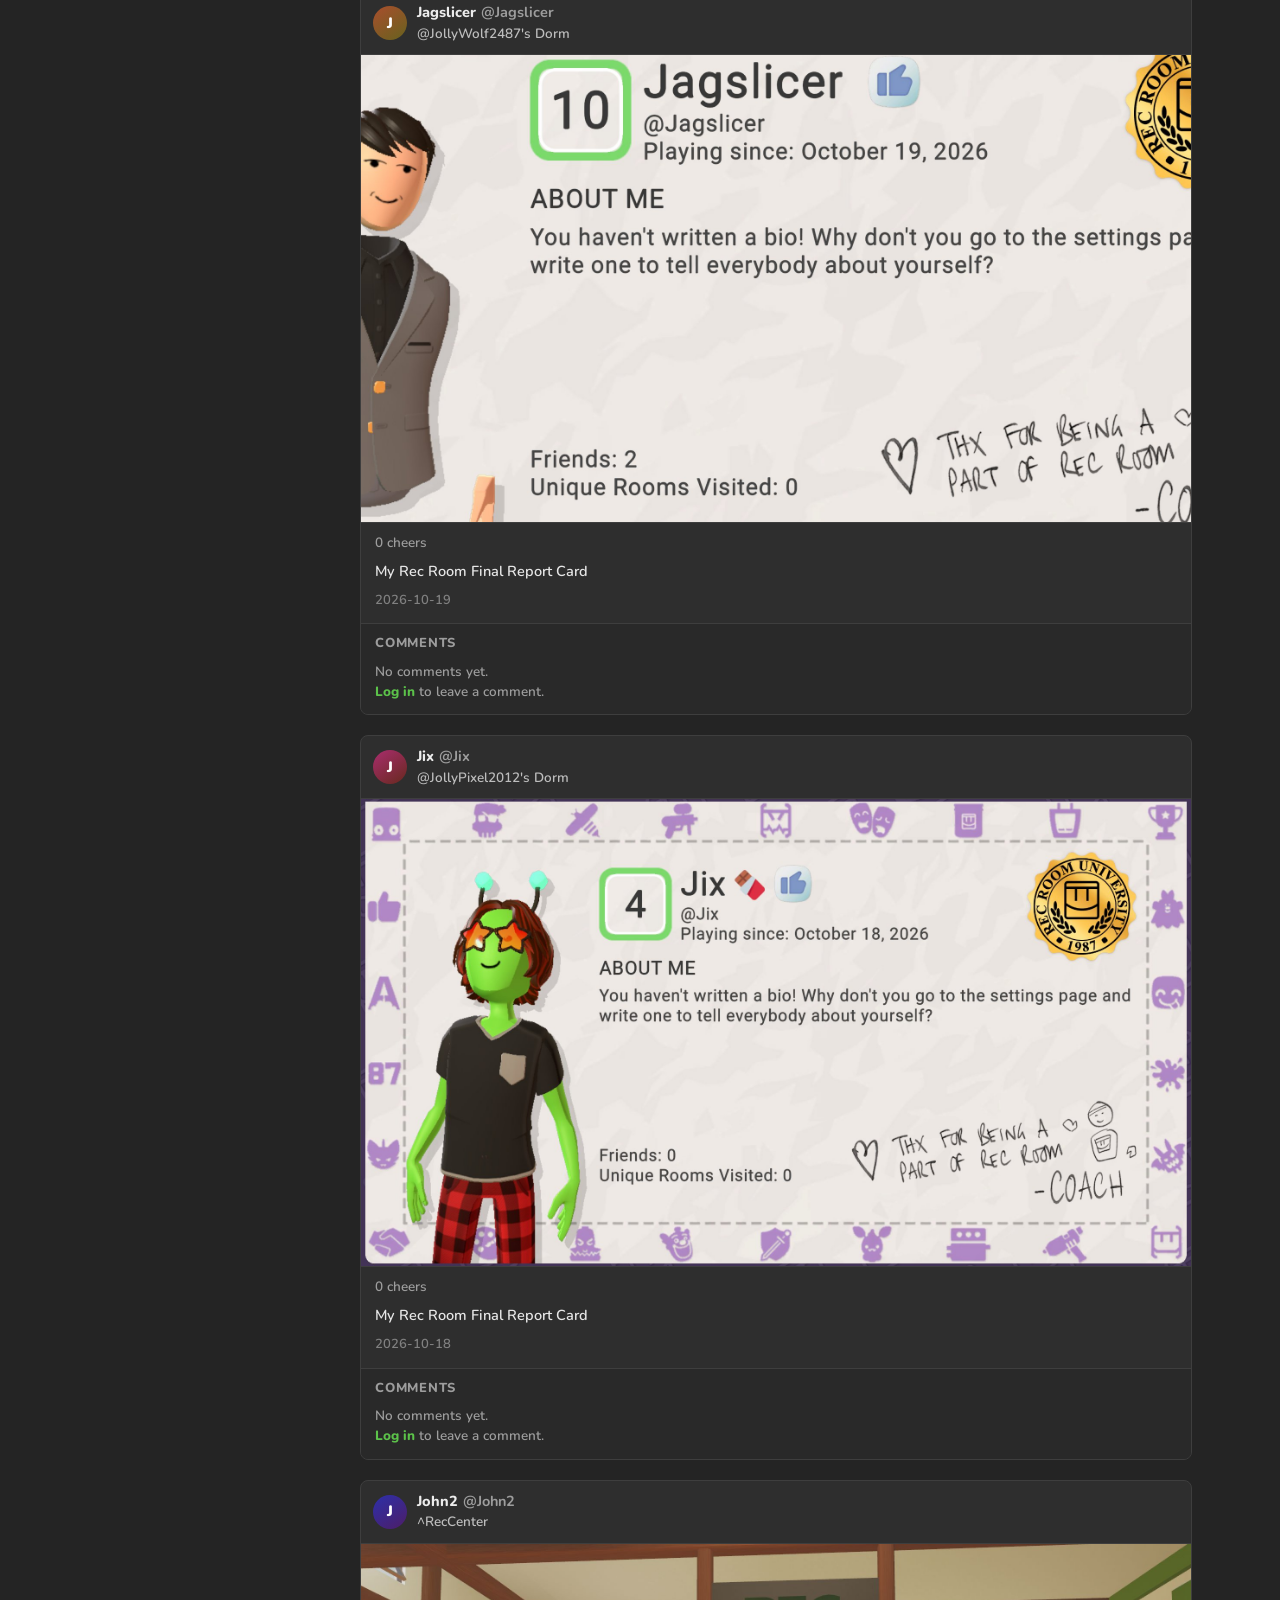
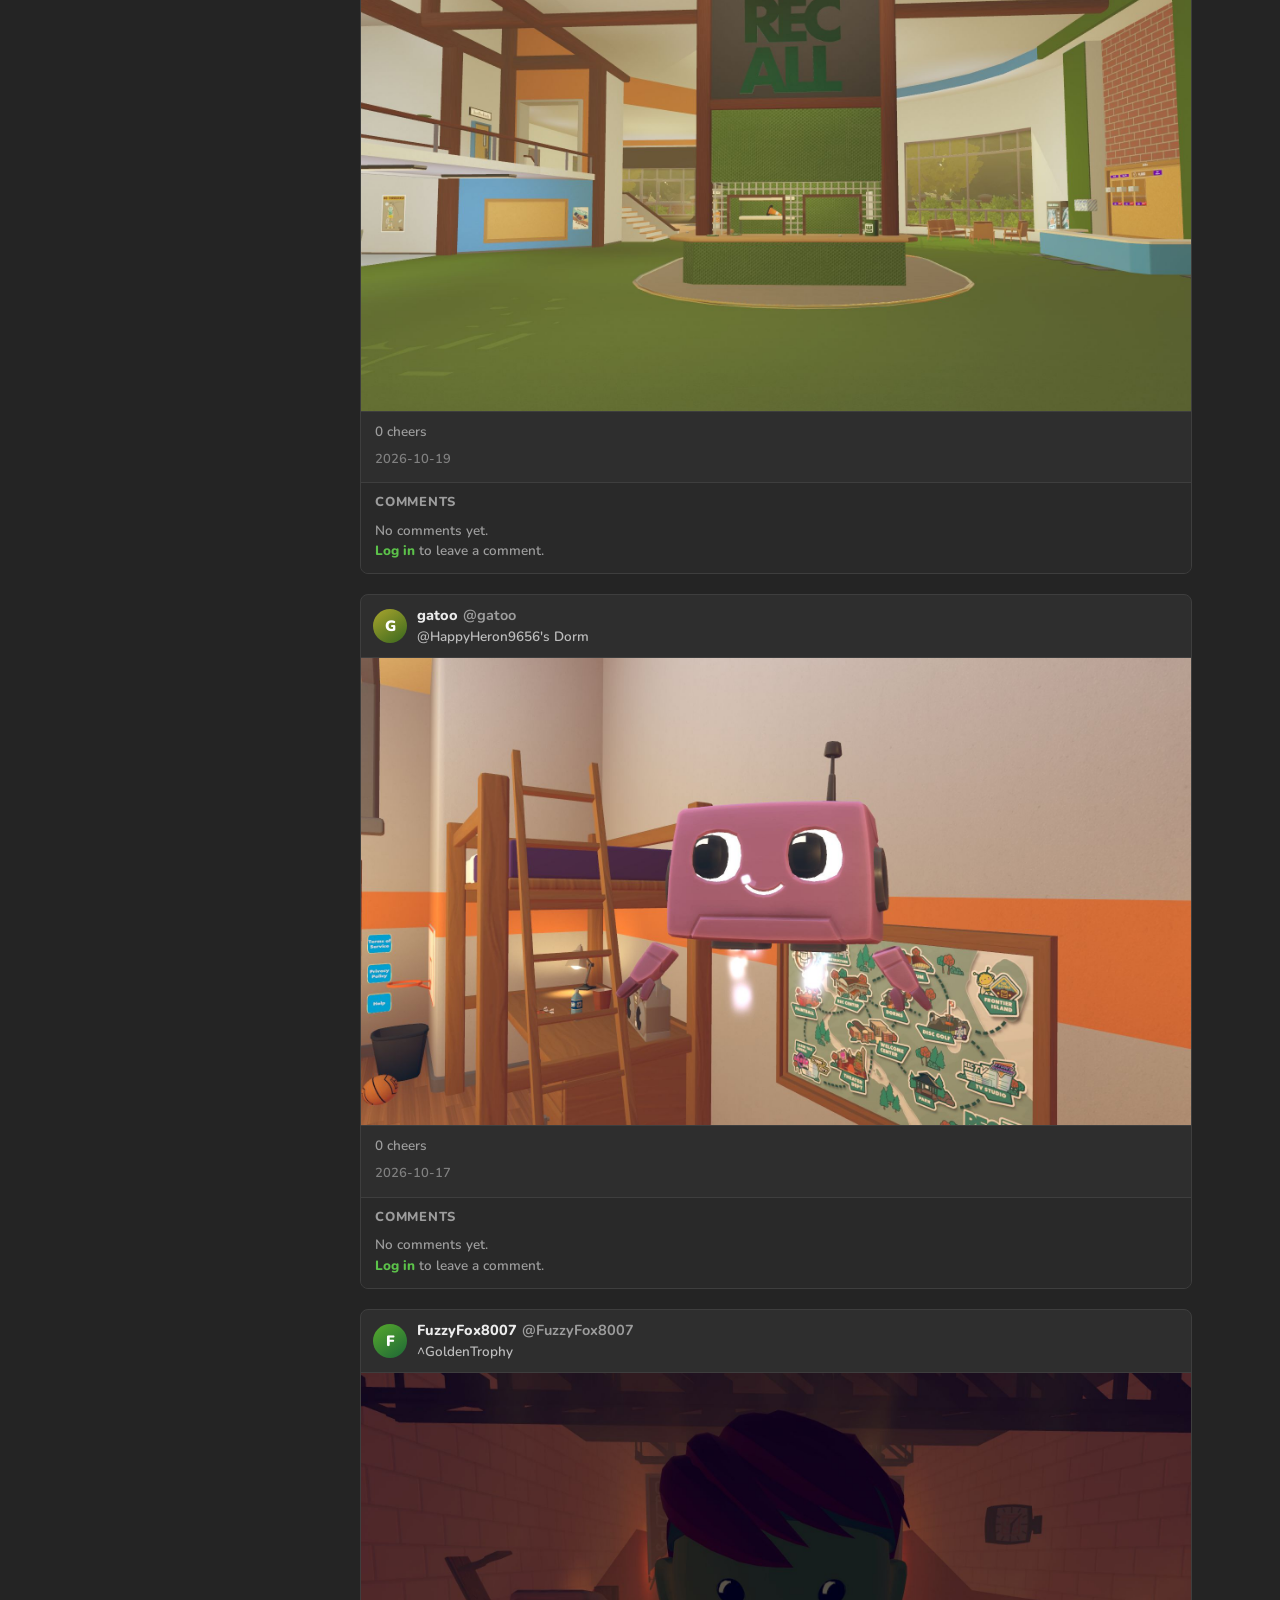
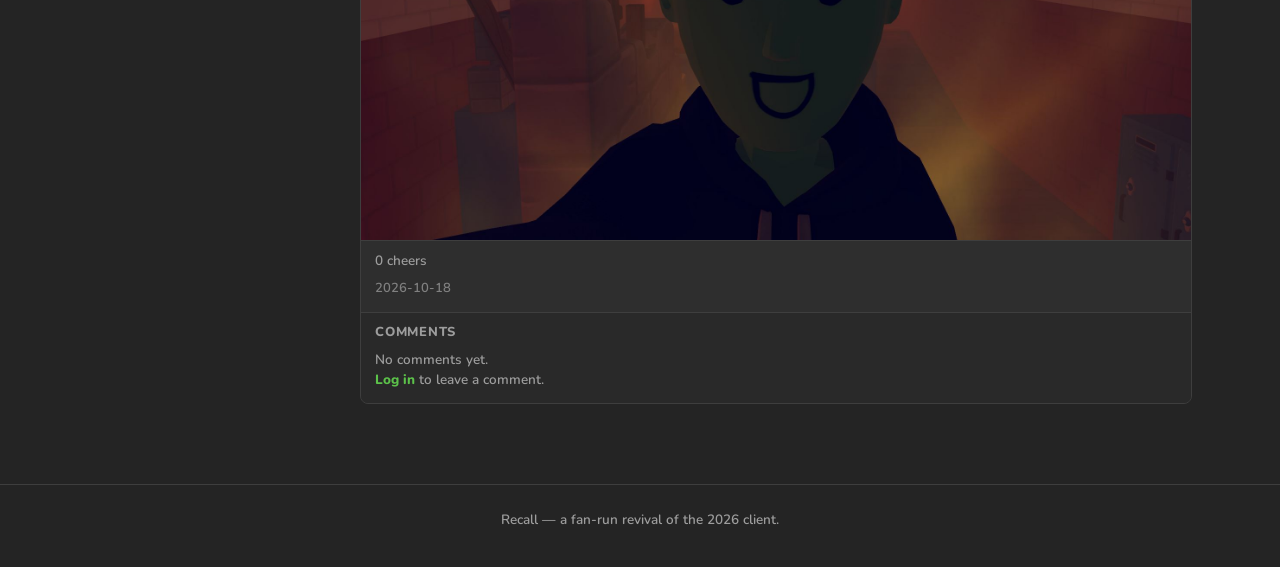
==== commit 7126769d: "Roadmap: stylized road and stops, drop emojis and old cards; remove GitHub footer link Co-Authored-B" ====
--- a/index.html
+++ b/index.html
@@ -83,7 +83,6 @@
 
 		<footer>
 			<p>Recall &mdash; a fan-run revival of the 2026 client.</p>
-			<p><a href="https://github.com/ry4nnnun/RecallRec.net">Source on GitHub</a></p>
 		</footer>
 
 		<div class="lightbox" data-lightbox hidden>
--- a/styles.css
+++ b/styles.css
@@ -1308,20 +1308,3 @@
 		gap: 8px;
 	}
 }
-
-/* ---------- roadmap ---------- */
-.rm { max-width: 760px; margin: 0 auto; padding: 40px 16px 60px; }
-.rm h1 { font-size: 2rem; font-weight: 900; margin: 0 0 6px; }
-.rm-sub { color: var(--muted); margin: 0 0 32px; }
-.rm-list { list-style: none; margin: 0; padding: 0 0 0 28px; border-left: 3px solid var(--line); }
-.rm-item { position: relative; margin: 0 0 22px; background: var(--panel); border: 1px solid var(--line); border-radius: var(--radius); padding: 16px 18px; }
-.rm-item::before { content: ""; position: absolute; left: -38px; top: 20px; width: 14px; height: 14px; border-radius: 50%; background: var(--page); border: 3px solid var(--line); }
-.rm-item.is-done::before { background: var(--green); border-color: var(--green); }
-.rm-item.is-now { border-color: var(--green); }
-.rm-item.is-now::before { background: var(--page); border-color: var(--green); box-shadow: 0 0 0 4px rgba(92,194,74,.25); }
-.rm-when { font-size: .8rem; font-weight: 800; text-transform: uppercase; letter-spacing: .06em; color: var(--muted); }
-.rm-item.is-done .rm-when, .rm-item.is-now .rm-when { color: var(--green); }
-.rm-item h2 { font-size: 1.15rem; font-weight: 800; margin: 4px 0 6px; }
-.rm-item p { margin: 0; color: var(--muted); line-height: 1.5; }
-.rm-tag { display: inline-block; margin-left: 8px; font-size: .7rem; font-weight: 800; padding: 2px 8px; border-radius: 99px; background: var(--panel-2); color: var(--text); vertical-align: middle; }
-.rm-item.is-now .rm-tag { background: var(--green); color: #111; }
